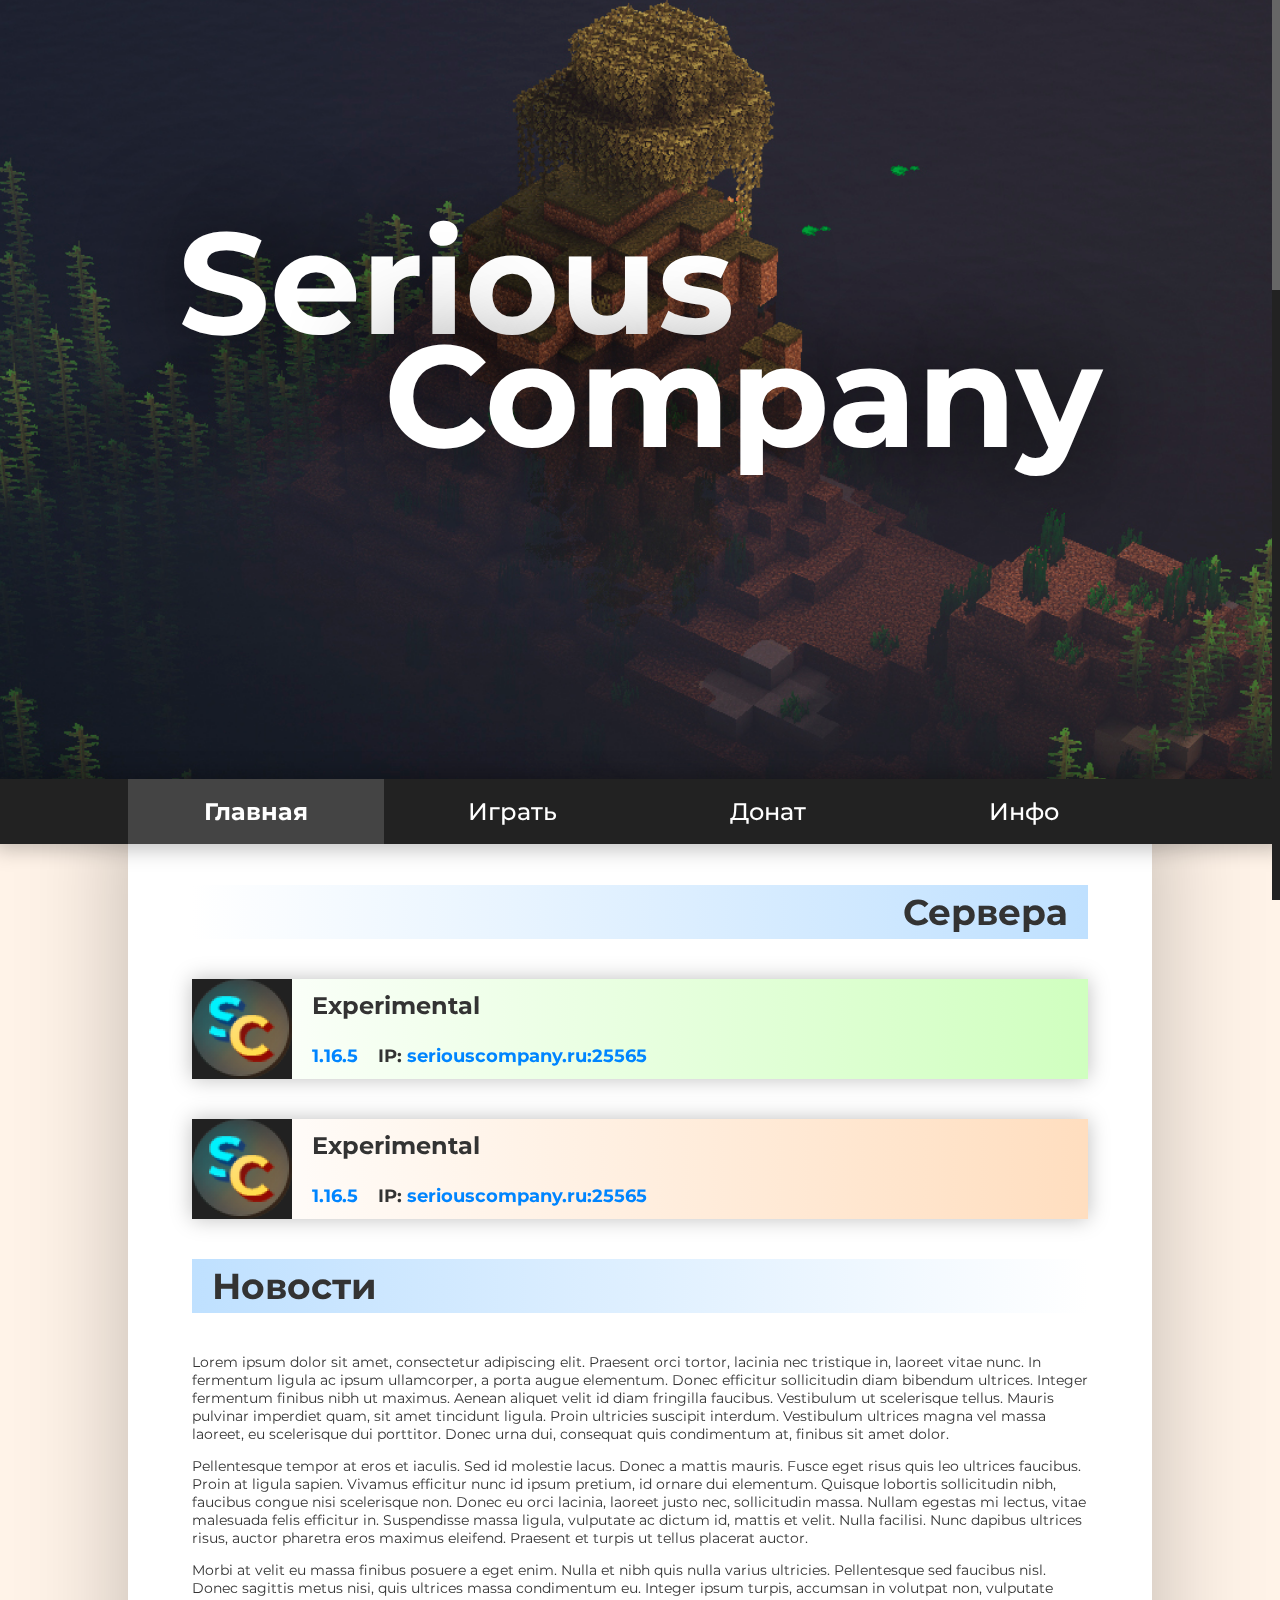
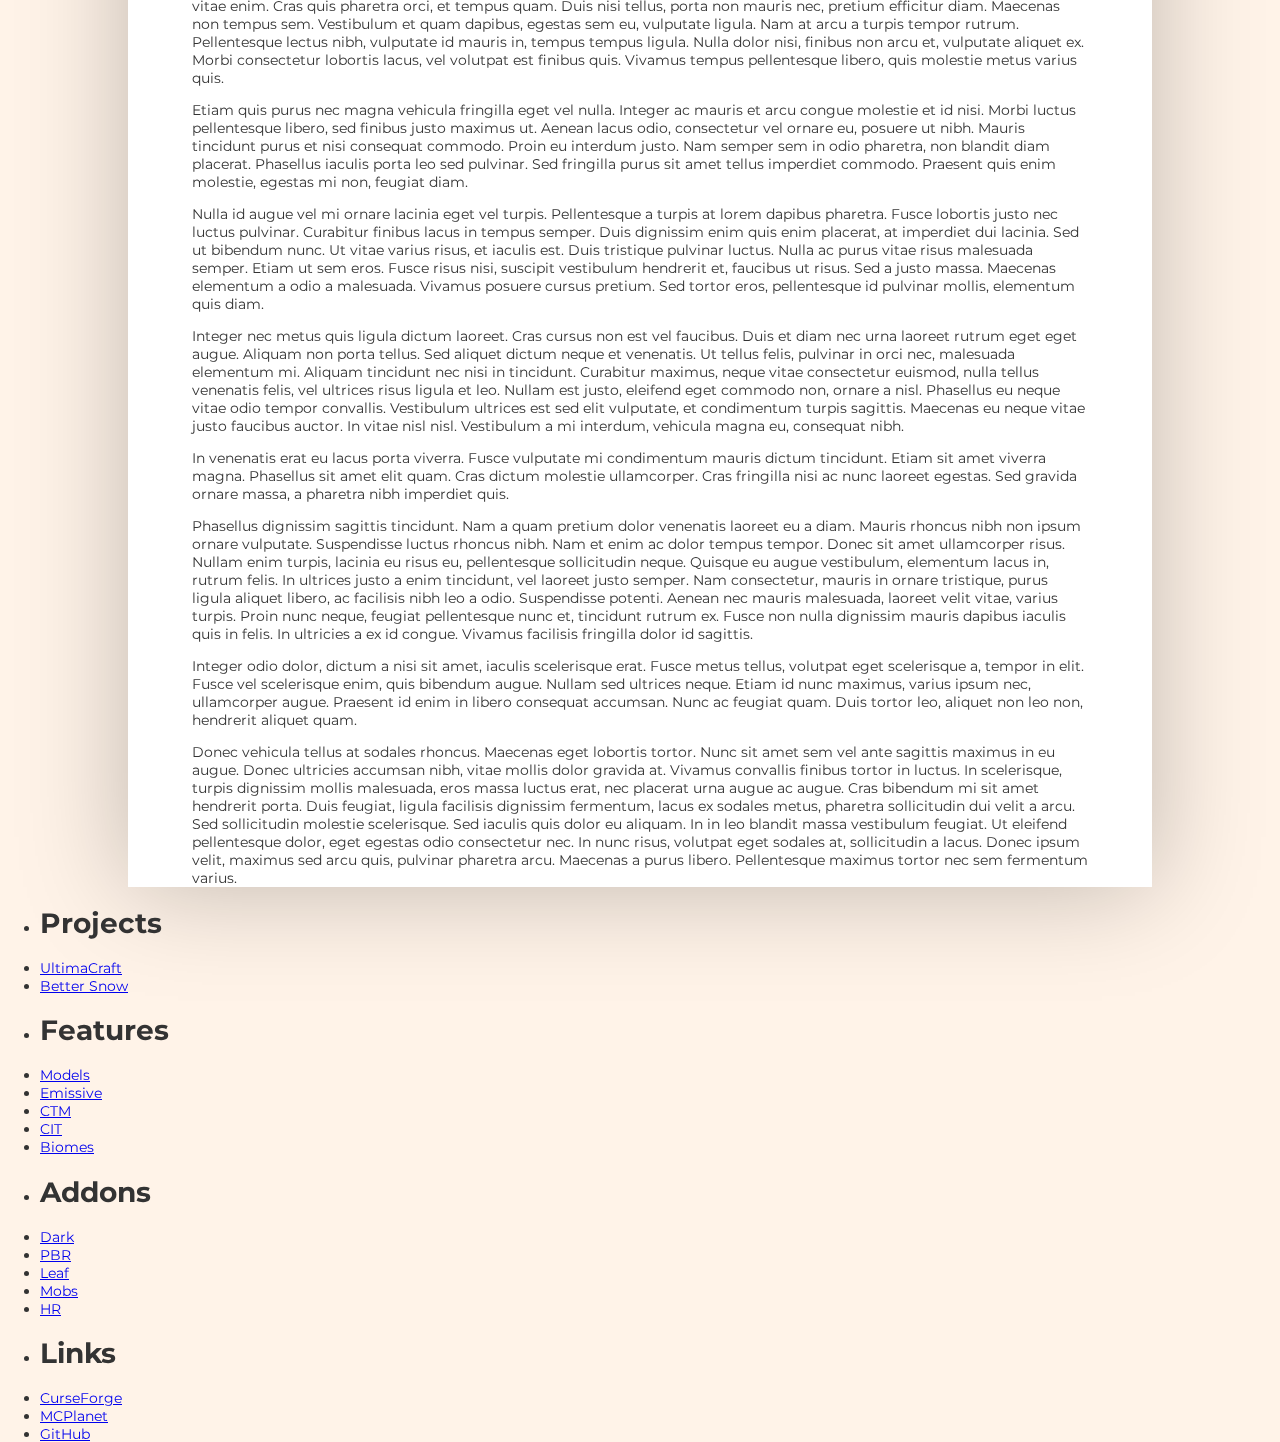
==== index.html @ ab9deaf8 "Update v.1.0" ====
<!DOCTYPE html>
<html lang="en">
  <head>
    <link rel="shortcut icon" href="images/u_favicon.ico" type="image/x-icon">
    <link rel="stylesheet" href="css/style.css">
    <script src="libs/jquery.js"></script>
    <script src="libs/smooth-scrollbar.js"></script>
    <meta charset="utf-8">
    <meta name="viewport" content="width=device-width">
    <title>UltimaCraft</title>
  </head>
  <body id="smooth-scroll">
    <header>
      <div id="logotype">
        <p class="parallax_close" id="serious">Serious</p>
        <p class="parallax_normal" id="company">Company</p>
      </div>
      <div id="header_slider_box">
        <ul id="header_slider"> 
          <li class="img_box"><img class="parallax_far" src="images/header_slider/main_bg1.jpg" alt=""></li>
        </ul>
      </div>
    </header>
        <menu class="menu_bar">
          <ul class="menu">
            <li class="menu_button active_page"><a class="menu_link" href="index.html">Главная</a></li>
            <li class="menu_button"><a class="menu_link" href="index.html">Играть</a></li>
            <li class="menu_button"><a class="menu_link" href="index.html">Донат</a></li>
            <li class="menu_button"><a class="menu_link" href="index.html">Инфо</a></li>
          </ul>
        </menu>
    <div id="page">
      <h1>Сервера</h1>
      <div class="server_box online"><img src="images/server_logos/logo_1.png" alt="">
        <div class="info">
          <h2>Experimental</h2>
          <div class="ip"><a>1.16.5</a>
            <p>IP: <a>seriouscompany.ru:25565</a></p>
          </div>
        </div>
      </div>
      <div class="server_box offline"><img src="images/server_logos/logo_1.png" alt="">
        <div class="info">
          <h2>Experimental</h2>
          <div class="ip"><a>1.16.5</a>
            <p>IP: <a>seriouscompany.ru:25565</a></p>
          </div>
        </div>
      </div>
      <h1>Новости</h1>
      <p>Lorem ipsum dolor sit amet, consectetur adipiscing elit. Praesent orci tortor, lacinia nec tristique in, laoreet vitae nunc. In fermentum ligula ac ipsum ullamcorper, a porta augue elementum. Donec efficitur sollicitudin diam bibendum ultrices. Integer fermentum finibus nibh ut maximus. Aenean aliquet velit id diam fringilla faucibus. Vestibulum ut scelerisque tellus. Mauris pulvinar imperdiet quam, sit amet tincidunt ligula. Proin ultricies suscipit interdum. Vestibulum ultrices magna vel massa laoreet, eu scelerisque dui porttitor. Donec urna dui, consequat quis condimentum at, finibus sit amet dolor.</p>
      <p>Pellentesque tempor at eros et iaculis. Sed id molestie lacus. Donec a mattis mauris. Fusce eget risus quis leo ultrices faucibus. Proin at ligula sapien. Vivamus efficitur nunc id ipsum pretium, id ornare dui elementum. Quisque lobortis sollicitudin nibh, faucibus congue nisi scelerisque non. Donec eu orci lacinia, laoreet justo nec, sollicitudin massa. Nullam egestas mi lectus, vitae malesuada felis efficitur in. Suspendisse massa ligula, vulputate ac dictum id, mattis et velit. Nulla facilisi. Nunc dapibus ultrices risus, auctor pharetra eros maximus eleifend. Praesent et turpis ut tellus placerat auctor.</p>
      <p>Morbi at velit eu massa finibus posuere a eget enim. Nulla et nibh quis nulla varius ultricies. Pellentesque sed faucibus nisl. Donec sagittis metus nisi, quis ultrices massa condimentum eu. Integer ipsum turpis, accumsan in volutpat non, vulputate vitae enim. Cras quis pharetra orci, et tempus quam. Duis nisi tellus, porta non mauris nec, pretium efficitur diam. Maecenas non tempus sem. Vestibulum et quam dapibus, egestas sem eu, vulputate ligula. Nam at arcu a turpis tempor rutrum. Pellentesque lectus nibh, vulputate id mauris in, tempus tempus ligula. Nulla dolor nisi, finibus non arcu et, vulputate aliquet ex. Morbi consectetur lobortis lacus, vel volutpat est finibus quis. Vivamus tempus pellentesque libero, quis molestie metus varius quis.</p>
      <p>Etiam quis purus nec magna vehicula fringilla eget vel nulla. Integer ac mauris et arcu congue molestie et id nisi. Morbi luctus pellentesque libero, sed finibus justo maximus ut. Aenean lacus odio, consectetur vel ornare eu, posuere ut nibh. Mauris tincidunt purus et nisi consequat commodo. Proin eu interdum justo. Nam semper sem in odio pharetra, non blandit diam placerat. Phasellus iaculis porta leo sed pulvinar. Sed fringilla purus sit amet tellus imperdiet commodo. Praesent quis enim molestie, egestas mi non, feugiat diam.</p>
      <p>Nulla id augue vel mi ornare lacinia eget vel turpis. Pellentesque a turpis at lorem dapibus pharetra. Fusce lobortis justo nec luctus pulvinar. Curabitur finibus lacus in tempus semper. Duis dignissim enim quis enim placerat, at imperdiet dui lacinia. Sed ut bibendum nunc. Ut vitae varius risus, et iaculis est. Duis tristique pulvinar luctus. Nulla ac purus vitae risus malesuada semper. Etiam ut sem eros. Fusce risus nisi, suscipit vestibulum hendrerit et, faucibus ut risus. Sed a justo massa. Maecenas elementum a odio a malesuada. Vivamus posuere cursus pretium. Sed tortor eros, pellentesque id pulvinar mollis, elementum quis diam.</p>
      <p>Integer nec metus quis ligula dictum laoreet. Cras cursus non est vel faucibus. Duis et diam nec urna laoreet rutrum eget eget augue. Aliquam non porta tellus. Sed aliquet dictum neque et venenatis. Ut tellus felis, pulvinar in orci nec, malesuada elementum mi. Aliquam tincidunt nec nisi in tincidunt. Curabitur maximus, neque vitae consectetur euismod, nulla tellus venenatis felis, vel ultrices risus ligula et leo. Nullam est justo, eleifend eget commodo non, ornare a nisl. Phasellus eu neque vitae odio tempor convallis. Vestibulum ultrices est sed elit vulputate, et condimentum turpis sagittis. Maecenas eu neque vitae justo faucibus auctor. In vitae nisl nisl. Vestibulum a mi interdum, vehicula magna eu, consequat nibh.</p>
      <p>In venenatis erat eu lacus porta viverra. Fusce vulputate mi condimentum mauris dictum tincidunt. Etiam sit amet viverra magna. Phasellus sit amet elit quam. Cras dictum molestie ullamcorper. Cras fringilla nisi ac nunc laoreet egestas. Sed gravida ornare massa, a pharetra nibh imperdiet quis.</p>
      <p>Phasellus dignissim sagittis tincidunt. Nam a quam pretium dolor venenatis laoreet eu a diam. Mauris rhoncus nibh non ipsum ornare vulputate. Suspendisse luctus rhoncus nibh. Nam et enim ac dolor tempus tempor. Donec sit amet ullamcorper risus. Nullam enim turpis, lacinia eu risus eu, pellentesque sollicitudin neque. Quisque eu augue vestibulum, elementum lacus in, rutrum felis. In ultrices justo a enim tincidunt, vel laoreet justo semper. Nam consectetur, mauris in ornare tristique, purus ligula aliquet libero, ac facilisis nibh leo a odio. Suspendisse potenti. Aenean nec mauris malesuada, laoreet velit vitae, varius turpis. Proin nunc neque, feugiat pellentesque nunc et, tincidunt rutrum ex. Fusce non nulla dignissim mauris dapibus iaculis quis in felis. In ultricies a ex id congue. Vivamus facilisis fringilla dolor id sagittis.</p>
      <p>Integer odio dolor, dictum a nisi sit amet, iaculis scelerisque erat. Fusce metus tellus, volutpat eget scelerisque a, tempor in elit. Fusce vel scelerisque enim, quis bibendum augue. Nullam sed ultrices neque. Etiam id nunc maximus, varius ipsum nec, ullamcorper augue. Praesent id enim in libero consequat accumsan. Nunc ac feugiat quam. Duis tortor leo, aliquet non leo non, hendrerit aliquet quam.</p>
      <p>Donec vehicula tellus at sodales rhoncus. Maecenas eget lobortis tortor. Nunc sit amet sem vel ante sagittis maximus in eu augue. Donec ultricies accumsan nibh, vitae mollis dolor gravida at. Vivamus convallis finibus tortor in luctus. In scelerisque, turpis dignissim mollis malesuada, eros massa luctus erat, nec placerat urna augue ac augue. Cras bibendum mi sit amet hendrerit porta. Duis feugiat, ligula facilisis dignissim fermentum, lacus ex sodales metus, pharetra sollicitudin dui velit a arcu. Sed sollicitudin molestie scelerisque. Sed iaculis quis dolor eu aliquam. In in leo blandit massa vestibulum feugiat. Ut eleifend pellentesque dolor, eget egestas odio consectetur nec. In nunc risus, volutpat eget sodales at, sollicitudin a lacus. Donec ipsum velit, maximus sed arcu quis, pulvinar pharetra arcu. Maecenas a purus libero. Pellentesque maximus tortor nec sem fermentum varius.</p>
    </div>
    <footer>
      <div id="navigation">
        <ul class="navList">
          <li class="navItem">
            <h1>Projects</h1>
          </li>
          <li class="navItem"><a href="index.html">UltimaCraft</a></li>
          <li class="navItem"><a href="better_snow.html" target="_blank">Better Snow</a></li>
        </ul>
        <ul class="navList">
          <li class="navItem">
            <h1>Features</h1>
          </li>
          <li class="navItem"><a href="models.html">Models</a></li>
          <li class="navItem"><a href="emissive.html">Emissive</a></li>
          <li class="navItem"><a href="ctm.html">CTM</a></li>
          <li class="navItem"><a href="cit.html">CIT</a></li>
          <li class="navItem"><a href="enhanced_biomes.html">Biomes</a></li>
        </ul>
        <ul class="navList">
          <li class="navItem">
            <h1>Addons</h1>
          </li>
          <li class="navItem"><a href="ultimacraft_dark.html">Dark</a></li>
          <li class="navItem"><a href="ultimacraft_pbr.html">PBR</a></li>
          <li class="navItem"><a href="ultimacraft_leaf.html">Leaf</a></li>
          <li class="navItem"><a href="ultimacraft_mobs.html">Mobs</a></li>
          <li class="navItem"><a href="ultimacraft_hr.html">HR</a></li>
        </ul>
        <ul class="navList">
          <li class="navItem">
            <h1>Links</h1>
          </li>
          <li class="navItem"><a href="https://www.curseforge.com/minecraft/texture-packs/ultimacraft" target="_blank">CurseForge</a></li>
          <li class="navItem"><a href="https://www.planetminecraft.com/texture-pack/ultimacraft-4486358" target="_blank">MCPlanet</a></li>
          <li class="navItem"><a href="#">GitHub</a></li>
        </ul>
      </div>
    </footer>
    <script src="js/main.js"></script>
    <script src="js/slides.js"></script>
    <script src="js/scroll-bar.js"></script>
  </body>
</html>
---- css/style.css ----
@import url("https://fonts.googleapis.com/css2?family=Montserrat:ital,wght@0,100;0,200;0,300;0,400;0,500;0,600;0,700;0,800;0,900;1,100;1,200;1,300;1,400;1,500;1,600;1,700;1,800;1,900&display=swap");
body {
  height: 100vh;
  width: 100vw;
  padding: 0;
  margin: 0;
  background-color: #FFF3E8;
  font-size: 1.4rem;
  color: #333333;
}

html {
  font-family: 'Montserrat', sans-serif;
  padding: 0;
  margin: 0;
  font-size: 62.5%;
}

.fixed {
  position: fixed;
  top: 0;
  left: 0;
}

.custom-scrollbar-thumb {
  background-color: #666666 !important;
  border-radius: 0 !important;
  transition: background-color .5s;
}

.custom-scrollbar-thumb:hover {
  background-color: #0085FF !important;
}

.custom-scrollbar-track {
  background-color: #222222 !important;
}

header {
  height: calc(600px + 20vh);
  width: 100%;
  background-color: #222222;
  background-size: cover;
  display: flex;
  justify-content: center;
  align-items: center;
}

#logotype {
  margin-top: 5%;
  width: 924px;
  z-index: 1;
}

#logotype p {
  margin: 0;
  font-size: 14.4rem;
  line-height: 12.8rem;
  font-weight: bold;
  color: white;
  display: block;
  text-shadow: 0 0 100px black;
}

#company {
  text-align: right;
}

#header_slider_box {
  position: absolute;
  overflow: hidden;
  width: inherit;
  height: inherit;
}

#header_slider {
  display: flex;
  position: relative;
  list-style-type: none;
  justify-content: center;
  width: inherit;
  height: inherit;
  margin: 0;
  padding: 0;
  overflow: hidden;
  z-index: 0;
}

.img_box {
  position: absolute;
  box-sizing: border-box;
  width: auto;
  height: auto;
  opacity: 0;
  -webkit-transition: opacity 5s;
  -moz-transition: opacity 5s;
  -o-transition: opacity 5s;
  transition: opacity 5s;
}

.img_box img {
  pointer-events: none;
  width: inherit;
  height: inherit;
}

.showing {
  opacity: 1;
}

.menu_bar {
  margin: 0;
  margin-top: -1px;
  padding: 0;
  box-sizing: border-box;
  width: 100%;
  background-color: #222222;
  position: absolute;
  box-shadow: 0 0 20px 5px rgba(0, 0, 0, 0.25);
  z-index: 4;
}

.menu {
  margin: 0 auto 0 auto;
  padding: 0;
  width: 1024px;
  display: flex;
  justify-content: space-between;
  flex-flow: row;
  list-style-type: none;
}

.menu_button {
  width: 100%;
}

.menu_link {
  font-size: 2.4rem;
  font-weight: 500;
  text-decoration: none;
  color: #ffffff;
  display: block;
  text-align: center;
  vertical-align: middle;
  padding: 1.8rem;
  transition: background-color .5s, color .5s;
}

.menu_link:hover {
  background-color: #0085FF;
}

.active_page .menu_link {
  background-color: #444444;
  font-weight: 700;
}

#page {
  max-width: 1024px;
  margin: 0 auto 0 auto;
  box-sizing: border-box;
  padding: 0 5vw;
  background-color: #ffffff;
  box-shadow: 0 0 100px rgba(0, 0, 0, 0.25);
}

#page h1 {
  font-size: 3.6rem;
  background: linear-gradient(0.25turn, rgba(0, 133, 255, 0.25), #ffffff);
  padding: .5rem 2rem;
  margin: 4rem 0;
}

#page h1:nth-child(odd) {
  text-align: right;
  background: linear-gradient(0.25turn, #ffffff, rgba(0, 133, 255, 0.25));
}

.server_box {
  box-shadow: 0 0 20px rgba(0, 0, 0, 0.25);
  box-sizing: border-box;
  background-color: #ffffff;
  display: flex;
  margin-bottom: 4rem;
}

.server_box::last-child {
  margin-bottom: 0;
}

.server_box img {
  width: 10rem;
  height: 10rem;
}

.server_box .info {
  margin-left: 2rem;
  display: flex;
  flex-direction: column;
  justify-content: space-around;
}

.server_box .info h2 {
  font-weight: bold;
  font-size: 2.4rem;
  margin: 0;
}

.server_box .ip {
  display: flex;
  flex-direction: row;
  justify-content: space-between;
}

.server_box .ip a, .server_box .ip p {
  font-weight: bold;
  font-size: 1.8rem;
  margin: 0;
  margin-right: 2rem;
}

.server_box .ip a {
  color: #0085FF;
}

.online {
  background: linear-gradient(0.25turn, #ffffff, rgba(67, 255, 1, 0.25));
}

.offline {
  background: linear-gradient(0.25turn, #ffffff, rgba(255, 123, 1, 0.25));
}
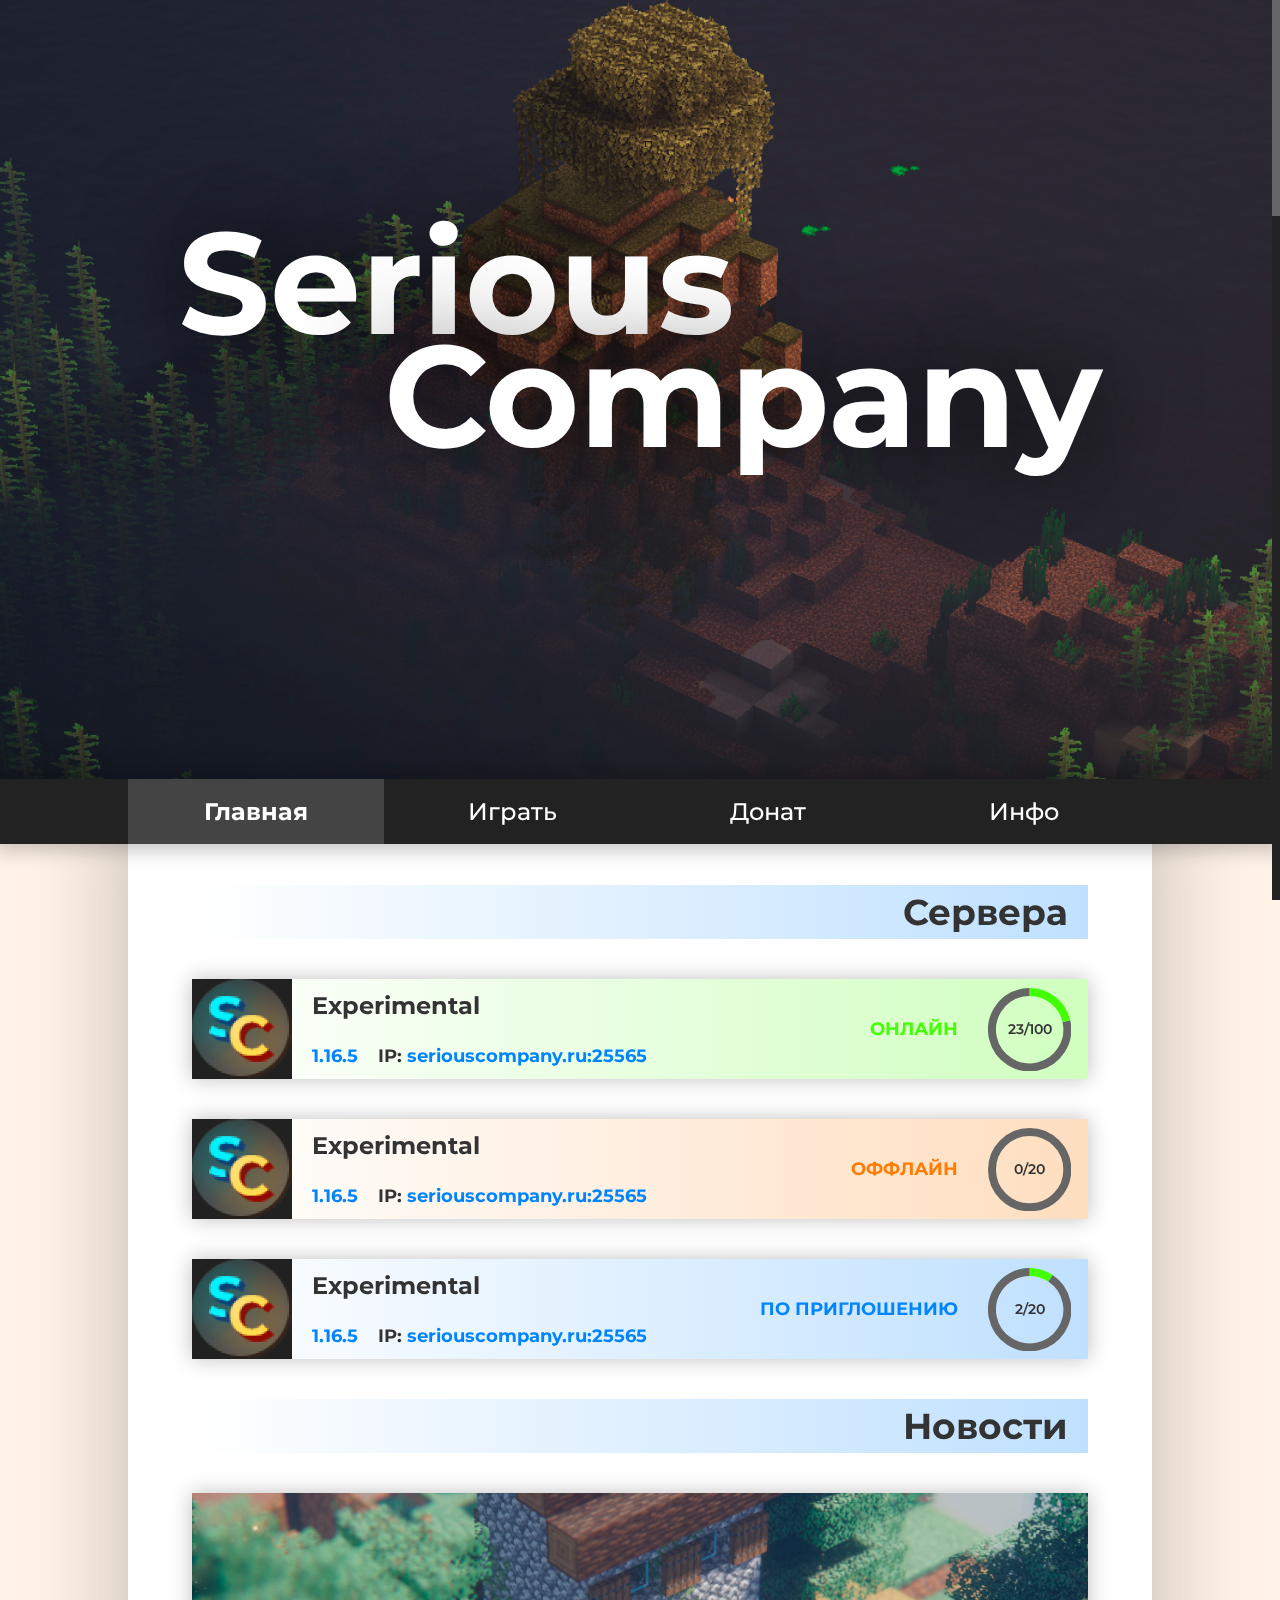
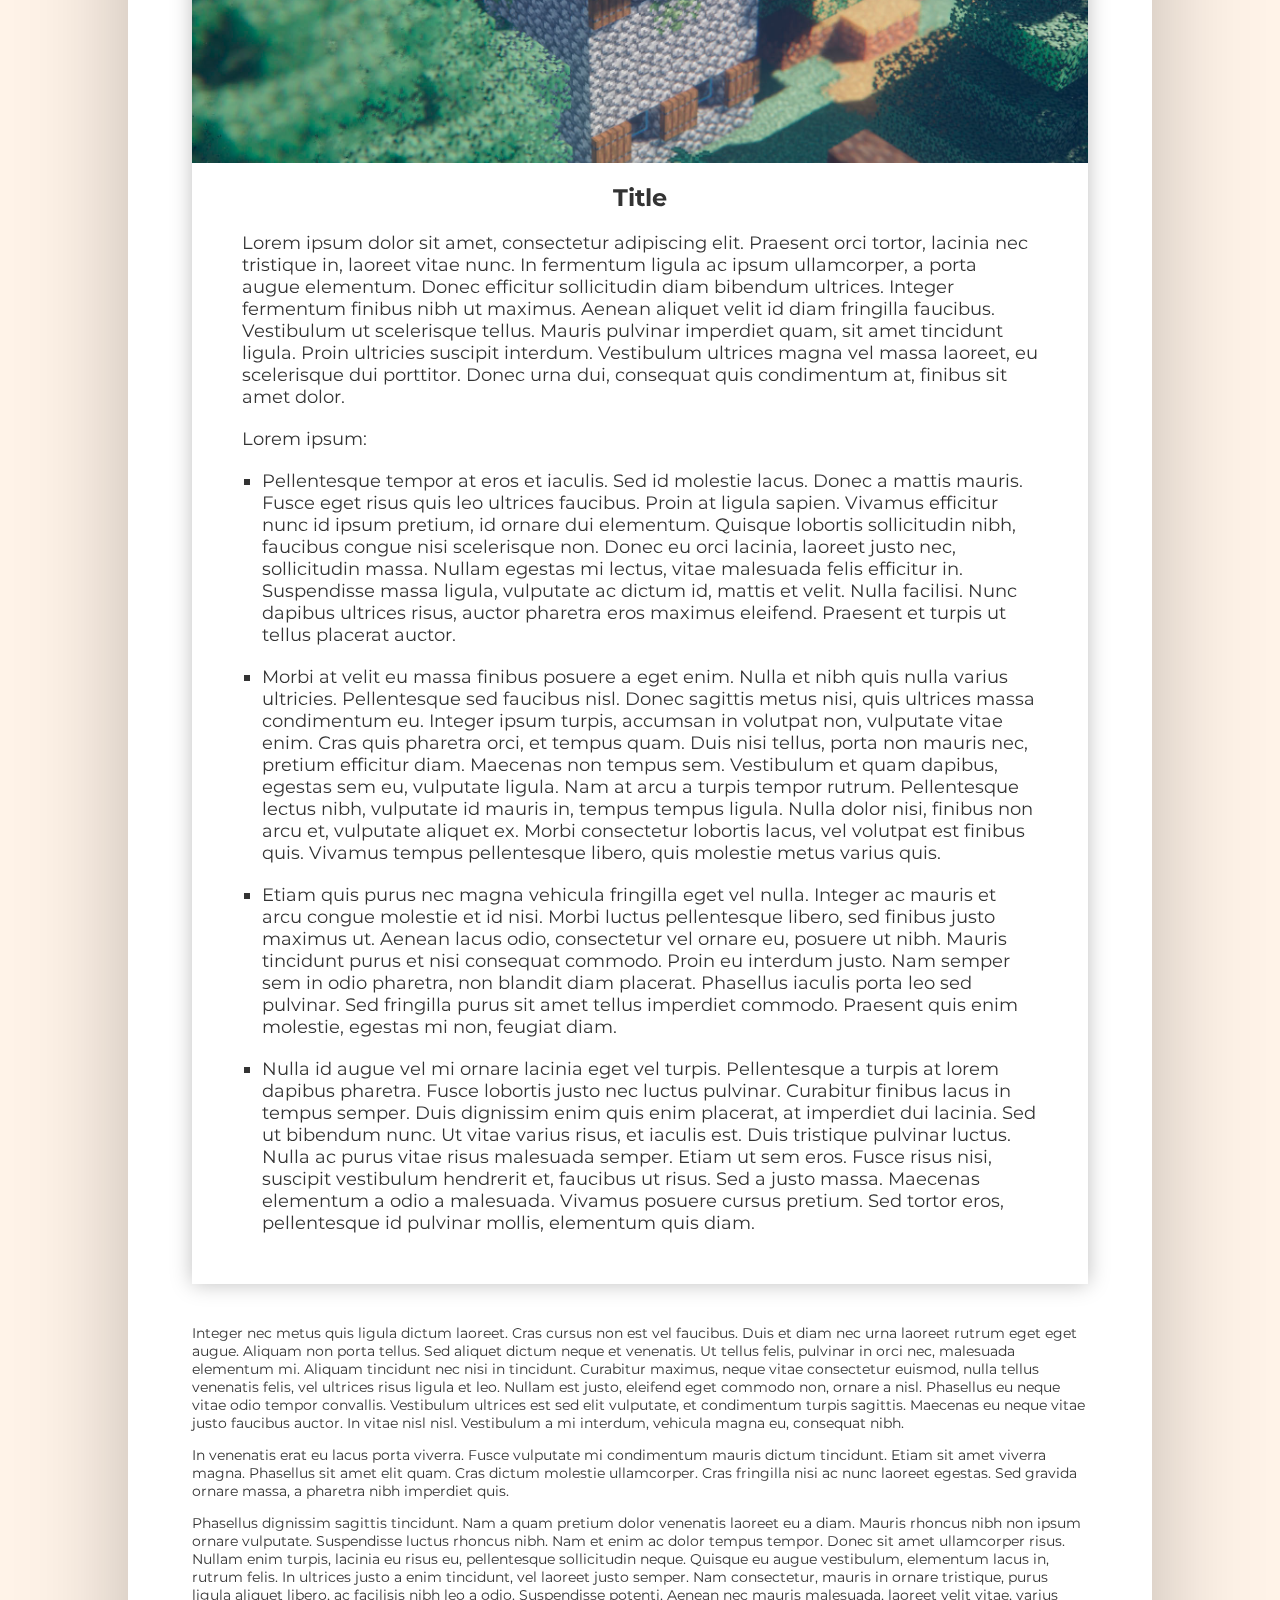
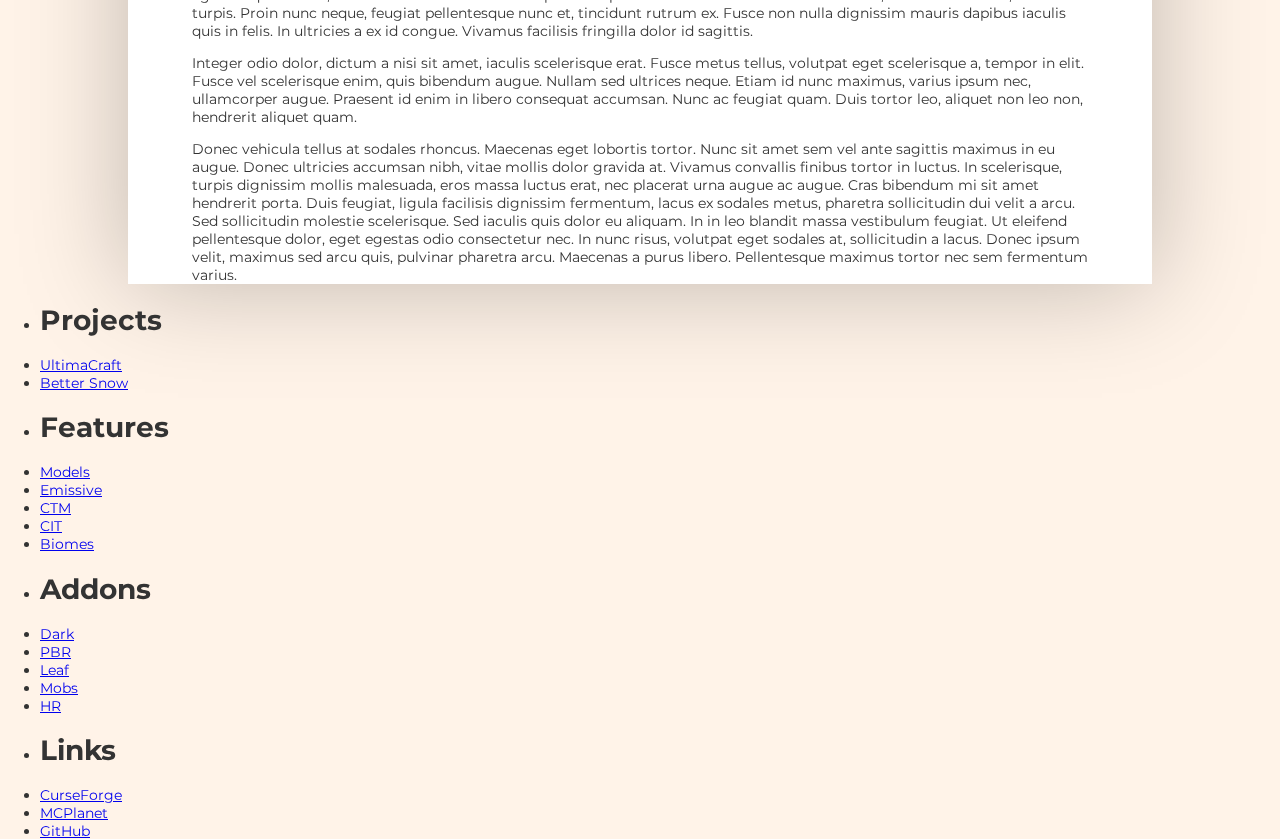
==== commit 693f1b22: "Update v.1.1" ====
--- a/index.html
+++ b/index.html
@@ -5,8 +5,10 @@
     <link rel="stylesheet" href="css/style.css">
     <script src="libs/jquery.js"></script>
     <script src="libs/smooth-scrollbar.js"></script>
+    <script src="libs/circle-progress.min.js"></script>
     <meta charset="utf-8">
     <meta name="viewport" content="width=device-width">
+    <meta content="width=1180" name="viewport" id="viewport">
     <title>UltimaCraft</title>
   </head>
   <body id="smooth-scroll">
@@ -31,28 +33,66 @@
         </menu>
     <div id="page">
       <h1>Сервера</h1>
-      <div class="server_box online"><img src="images/server_logos/logo_1.png" alt="">
-        <div class="info">
-          <h2>Experimental</h2>
-          <div class="ip"><a>1.16.5</a>
-            <p>IP: <a>seriouscompany.ru:25565</a></p>
+      <div class="server_box online">
+        <div class="left_part"><img src="images/server_logos/logo_1.png" alt=""/>
+          <div class="info">
+            <h2>Experimental</h2>
+            <div class="ip"><a>1.16.5</a>
+              <p>IP: <a>seriouscompany.ru:25565</a></p>
+            </div>
+          </div>
+        </div>
+        <div class="right_part"> 
+          <div class="status"> 
+            <p>онлайн</p>
+            <div class="circle_bar" id="server1"><span>23/100</span></div>
           </div>
         </div>
       </div>
-      <div class="server_box offline"><img src="images/server_logos/logo_1.png" alt="">
-        <div class="info">
-          <h2>Experimental</h2>
-          <div class="ip"><a>1.16.5</a>
-            <p>IP: <a>seriouscompany.ru:25565</a></p>
+      <div class="server_box offline">
+        <div class="left_part"><img src="images/server_logos/logo_1.png" alt=""/>
+          <div class="info">
+            <h2>Experimental</h2>
+            <div class="ip"><a>1.16.5</a>
+              <p>IP: <a>seriouscompany.ru:25565</a></p>
+            </div>
+          </div>
+        </div>
+        <div class="right_part"> 
+          <div class="status"> 
+            <p>оффлайн</p>
+            <div class="circle_bar" id="server2"><span>0/20</span></div>
+          </div>
+        </div>
+      </div>
+      <div class="server_box only_registered">
+        <div class="left_part"><img src="images/server_logos/logo_1.png" alt=""/>
+          <div class="info">
+            <h2>Experimental</h2>
+            <div class="ip"><a>1.16.5</a>
+              <p>IP: <a>seriouscompany.ru:25565</a></p>
+            </div>
+          </div>
+        </div>
+        <div class="right_part"> 
+          <div class="status"> 
+            <p>по приглошению</p>
+            <div class="circle_bar" id="server3"><span>2/20</span></div>
           </div>
         </div>
       </div>
       <h1>Новости</h1>
-      <p>Lorem ipsum dolor sit amet, consectetur adipiscing elit. Praesent orci tortor, lacinia nec tristique in, laoreet vitae nunc. In fermentum ligula ac ipsum ullamcorper, a porta augue elementum. Donec efficitur sollicitudin diam bibendum ultrices. Integer fermentum finibus nibh ut maximus. Aenean aliquet velit id diam fringilla faucibus. Vestibulum ut scelerisque tellus. Mauris pulvinar imperdiet quam, sit amet tincidunt ligula. Proin ultricies suscipit interdum. Vestibulum ultrices magna vel massa laoreet, eu scelerisque dui porttitor. Donec urna dui, consequat quis condimentum at, finibus sit amet dolor.</p>
-      <p>Pellentesque tempor at eros et iaculis. Sed id molestie lacus. Donec a mattis mauris. Fusce eget risus quis leo ultrices faucibus. Proin at ligula sapien. Vivamus efficitur nunc id ipsum pretium, id ornare dui elementum. Quisque lobortis sollicitudin nibh, faucibus congue nisi scelerisque non. Donec eu orci lacinia, laoreet justo nec, sollicitudin massa. Nullam egestas mi lectus, vitae malesuada felis efficitur in. Suspendisse massa ligula, vulputate ac dictum id, mattis et velit. Nulla facilisi. Nunc dapibus ultrices risus, auctor pharetra eros maximus eleifend. Praesent et turpis ut tellus placerat auctor.</p>
-      <p>Morbi at velit eu massa finibus posuere a eget enim. Nulla et nibh quis nulla varius ultricies. Pellentesque sed faucibus nisl. Donec sagittis metus nisi, quis ultrices massa condimentum eu. Integer ipsum turpis, accumsan in volutpat non, vulputate vitae enim. Cras quis pharetra orci, et tempus quam. Duis nisi tellus, porta non mauris nec, pretium efficitur diam. Maecenas non tempus sem. Vestibulum et quam dapibus, egestas sem eu, vulputate ligula. Nam at arcu a turpis tempor rutrum. Pellentesque lectus nibh, vulputate id mauris in, tempus tempus ligula. Nulla dolor nisi, finibus non arcu et, vulputate aliquet ex. Morbi consectetur lobortis lacus, vel volutpat est finibus quis. Vivamus tempus pellentesque libero, quis molestie metus varius quis.</p>
-      <p>Etiam quis purus nec magna vehicula fringilla eget vel nulla. Integer ac mauris et arcu congue molestie et id nisi. Morbi luctus pellentesque libero, sed finibus justo maximus ut. Aenean lacus odio, consectetur vel ornare eu, posuere ut nibh. Mauris tincidunt purus et nisi consequat commodo. Proin eu interdum justo. Nam semper sem in odio pharetra, non blandit diam placerat. Phasellus iaculis porta leo sed pulvinar. Sed fringilla purus sit amet tellus imperdiet commodo. Praesent quis enim molestie, egestas mi non, feugiat diam.</p>
-      <p>Nulla id augue vel mi ornare lacinia eget vel turpis. Pellentesque a turpis at lorem dapibus pharetra. Fusce lobortis justo nec luctus pulvinar. Curabitur finibus lacus in tempus semper. Duis dignissim enim quis enim placerat, at imperdiet dui lacinia. Sed ut bibendum nunc. Ut vitae varius risus, et iaculis est. Duis tristique pulvinar luctus. Nulla ac purus vitae risus malesuada semper. Etiam ut sem eros. Fusce risus nisi, suscipit vestibulum hendrerit et, faucibus ut risus. Sed a justo massa. Maecenas elementum a odio a malesuada. Vivamus posuere cursus pretium. Sed tortor eros, pellentesque id pulvinar mollis, elementum quis diam.</p>
+      <div class="news_block">
+        <div class="news_header"><img src="images/header_slider/main_bg3.jpg" alt=""></div>
+        <h2>Title</h2>
+        <p>Lorem ipsum dolor sit amet, consectetur adipiscing elit. Praesent orci tortor, lacinia nec tristique in, laoreet vitae nunc. In fermentum ligula ac ipsum ullamcorper, a porta augue elementum. Donec efficitur sollicitudin diam bibendum ultrices. Integer fermentum finibus nibh ut maximus. Aenean aliquet velit id diam fringilla faucibus. Vestibulum ut scelerisque tellus. Mauris pulvinar imperdiet quam, sit amet tincidunt ligula. Proin ultricies suscipit interdum. Vestibulum ultrices magna vel massa laoreet, eu scelerisque dui porttitor. Donec urna dui, consequat quis condimentum at, finibus sit amet dolor.</p>
+        <ul>Lorem ipsum: 
+          <li>Pellentesque tempor at eros et iaculis. Sed id molestie lacus. Donec a mattis mauris. Fusce eget risus quis leo ultrices faucibus. Proin at ligula sapien. Vivamus efficitur nunc id ipsum pretium, id ornare dui elementum. Quisque lobortis sollicitudin nibh, faucibus congue nisi scelerisque non. Donec eu orci lacinia, laoreet justo nec, sollicitudin massa. Nullam egestas mi lectus, vitae malesuada felis efficitur in. Suspendisse massa ligula, vulputate ac dictum id, mattis et velit. Nulla facilisi. Nunc dapibus ultrices risus, auctor pharetra eros maximus eleifend. Praesent et turpis ut tellus placerat auctor.</li>
+          <li>Morbi at velit eu massa finibus posuere a eget enim. Nulla et nibh quis nulla varius ultricies. Pellentesque sed faucibus nisl. Donec sagittis metus nisi, quis ultrices massa condimentum eu. Integer ipsum turpis, accumsan in volutpat non, vulputate vitae enim. Cras quis pharetra orci, et tempus quam. Duis nisi tellus, porta non mauris nec, pretium efficitur diam. Maecenas non tempus sem. Vestibulum et quam dapibus, egestas sem eu, vulputate ligula. Nam at arcu a turpis tempor rutrum. Pellentesque lectus nibh, vulputate id mauris in, tempus tempus ligula. Nulla dolor nisi, finibus non arcu et, vulputate aliquet ex. Morbi consectetur lobortis lacus, vel volutpat est finibus quis. Vivamus tempus pellentesque libero, quis molestie metus varius quis.</li>
+          <li>Etiam quis purus nec magna vehicula fringilla eget vel nulla. Integer ac mauris et arcu congue molestie et id nisi. Morbi luctus pellentesque libero, sed finibus justo maximus ut. Aenean lacus odio, consectetur vel ornare eu, posuere ut nibh. Mauris tincidunt purus et nisi consequat commodo. Proin eu interdum justo. Nam semper sem in odio pharetra, non blandit diam placerat. Phasellus iaculis porta leo sed pulvinar. Sed fringilla purus sit amet tellus imperdiet commodo. Praesent quis enim molestie, egestas mi non, feugiat diam.</li>
+          <li>Nulla id augue vel mi ornare lacinia eget vel turpis. Pellentesque a turpis at lorem dapibus pharetra. Fusce lobortis justo nec luctus pulvinar. Curabitur finibus lacus in tempus semper. Duis dignissim enim quis enim placerat, at imperdiet dui lacinia. Sed ut bibendum nunc. Ut vitae varius risus, et iaculis est. Duis tristique pulvinar luctus. Nulla ac purus vitae risus malesuada semper. Etiam ut sem eros. Fusce risus nisi, suscipit vestibulum hendrerit et, faucibus ut risus. Sed a justo massa. Maecenas elementum a odio a malesuada. Vivamus posuere cursus pretium. Sed tortor eros, pellentesque id pulvinar mollis, elementum quis diam.</li>
+        </ul>
+      </div>
       <p>Integer nec metus quis ligula dictum laoreet. Cras cursus non est vel faucibus. Duis et diam nec urna laoreet rutrum eget eget augue. Aliquam non porta tellus. Sed aliquet dictum neque et venenatis. Ut tellus felis, pulvinar in orci nec, malesuada elementum mi. Aliquam tincidunt nec nisi in tincidunt. Curabitur maximus, neque vitae consectetur euismod, nulla tellus venenatis felis, vel ultrices risus ligula et leo. Nullam est justo, eleifend eget commodo non, ornare a nisl. Phasellus eu neque vitae odio tempor convallis. Vestibulum ultrices est sed elit vulputate, et condimentum turpis sagittis. Maecenas eu neque vitae justo faucibus auctor. In vitae nisl nisl. Vestibulum a mi interdum, vehicula magna eu, consequat nibh.</p>
       <p>In venenatis erat eu lacus porta viverra. Fusce vulputate mi condimentum mauris dictum tincidunt. Etiam sit amet viverra magna. Phasellus sit amet elit quam. Cras dictum molestie ullamcorper. Cras fringilla nisi ac nunc laoreet egestas. Sed gravida ornare massa, a pharetra nibh imperdiet quis.</p>
       <p>Phasellus dignissim sagittis tincidunt. Nam a quam pretium dolor venenatis laoreet eu a diam. Mauris rhoncus nibh non ipsum ornare vulputate. Suspendisse luctus rhoncus nibh. Nam et enim ac dolor tempus tempor. Donec sit amet ullamcorper risus. Nullam enim turpis, lacinia eu risus eu, pellentesque sollicitudin neque. Quisque eu augue vestibulum, elementum lacus in, rutrum felis. In ultrices justo a enim tincidunt, vel laoreet justo semper. Nam consectetur, mauris in ornare tristique, purus ligula aliquet libero, ac facilisis nibh leo a odio. Suspendisse potenti. Aenean nec mauris malesuada, laoreet velit vitae, varius turpis. Proin nunc neque, feugiat pellentesque nunc et, tincidunt rutrum ex. Fusce non nulla dignissim mauris dapibus iaculis quis in felis. In ultricies a ex id congue. Vivamus facilisis fringilla dolor id sagittis.</p>
@@ -101,5 +141,6 @@
     <script src="js/main.js"></script>
     <script src="js/slides.js"></script>
     <script src="js/scroll-bar.js"></script>
+    <script src="js/online_circles.js"></script>
   </body>
 </html>--- a/css/style.css
+++ b/css/style.css
@@ -168,6 +168,7 @@
   font-size: 3.6rem;
   background: linear-gradient(0.25turn, rgba(0, 133, 255, 0.25), #ffffff);
   padding: .5rem 2rem;
+  font-weight: bold;
   margin: 4rem 0;
 }
 
@@ -181,6 +182,7 @@
   box-sizing: border-box;
   background-color: #ffffff;
   display: flex;
+  justify-content: space-between;
   margin-bottom: 4rem;
 }
 
@@ -188,45 +190,144 @@
   margin-bottom: 0;
 }
 
-.server_box img {
+.server_box .left_part {
+  display: flex;
+}
+
+.server_box .left_part img {
   width: 10rem;
   height: 10rem;
 }
 
-.server_box .info {
+.server_box .left_part .info {
   margin-left: 2rem;
   display: flex;
   flex-direction: column;
   justify-content: space-around;
 }
 
-.server_box .info h2 {
+.server_box .left_part .info h2 {
   font-weight: bold;
   font-size: 2.4rem;
   margin: 0;
 }
 
-.server_box .ip {
+.server_box .left_part .ip {
   display: flex;
   flex-direction: row;
   justify-content: space-between;
 }
 
-.server_box .ip a, .server_box .ip p {
+.server_box .left_part .ip a, .server_box .left_part .ip p {
   font-weight: bold;
   font-size: 1.8rem;
   margin: 0;
   margin-right: 2rem;
 }
 
-.server_box .ip a {
+.server_box .left_part .ip a {
   color: #0085FF;
+}
+
+.server_box .right_part {
+  display: flex;
+  align-items: center;
+}
+
+.status {
+  display: flex;
+  align-items: center;
+}
+
+.status p {
+  margin-left: auto;
+  text-align: right;
+  font-weight: bold;
+  margin-right: 3rem;
+  text-transform: uppercase;
+  font-size: 1.8rem;
 }
 
 .online {
   background: linear-gradient(0.25turn, #ffffff, rgba(67, 255, 1, 0.25));
 }
 
+.online .status p {
+  color: #43FF01;
+}
+
 .offline {
   background: linear-gradient(0.25turn, #ffffff, rgba(255, 123, 1, 0.25));
 }
+
+.offline .status p {
+  color: #FF7B01;
+}
+
+.only_registered {
+  background: linear-gradient(0.25turn, #ffffff, rgba(0, 133, 255, 0.25));
+}
+
+.only_registered .status p {
+  color: #0085FF;
+}
+
+.circle_bar {
+  position: relative;
+  display: flex;
+  justify-content: center;
+  align-items: center;
+}
+
+.circle_bar span {
+  font-size: 1.4rem;
+  font-weight: 600;
+  position: absolute;
+}
+
+.news_block {
+  box-shadow: 0 0 20px rgba(0, 0, 0, 0.25);
+  box-sizing: border-box;
+  background-color: #ffffff;
+  position: relative;
+  display: flex;
+  flex-direction: column;
+  justify-content: space-between;
+  margin-bottom: 4rem;
+  padding-bottom: 5rem;
+}
+
+.news_block::last-child {
+  margin-bottom: 0;
+}
+
+.news_block .news_header {
+  max-height: 30vh;
+  overflow: hidden;
+  display: flex;
+  align-items: center;
+}
+
+.news_block .news_header img {
+  width: 100%;
+}
+
+.news_block h2 {
+  font-size: 2.4rem;
+  text-align: center;
+  margin: 2rem 0 0 0;
+}
+
+.news_block p, .news_block ul, .news_block li {
+  margin: 2rem 5rem 0 5rem;
+  padding: 0;
+  font-size: 1.8rem;
+}
+
+.news_block ul {
+  list-style: square;
+}
+
+.news_block li {
+  margin: 2rem 0 0 2rem;
+}
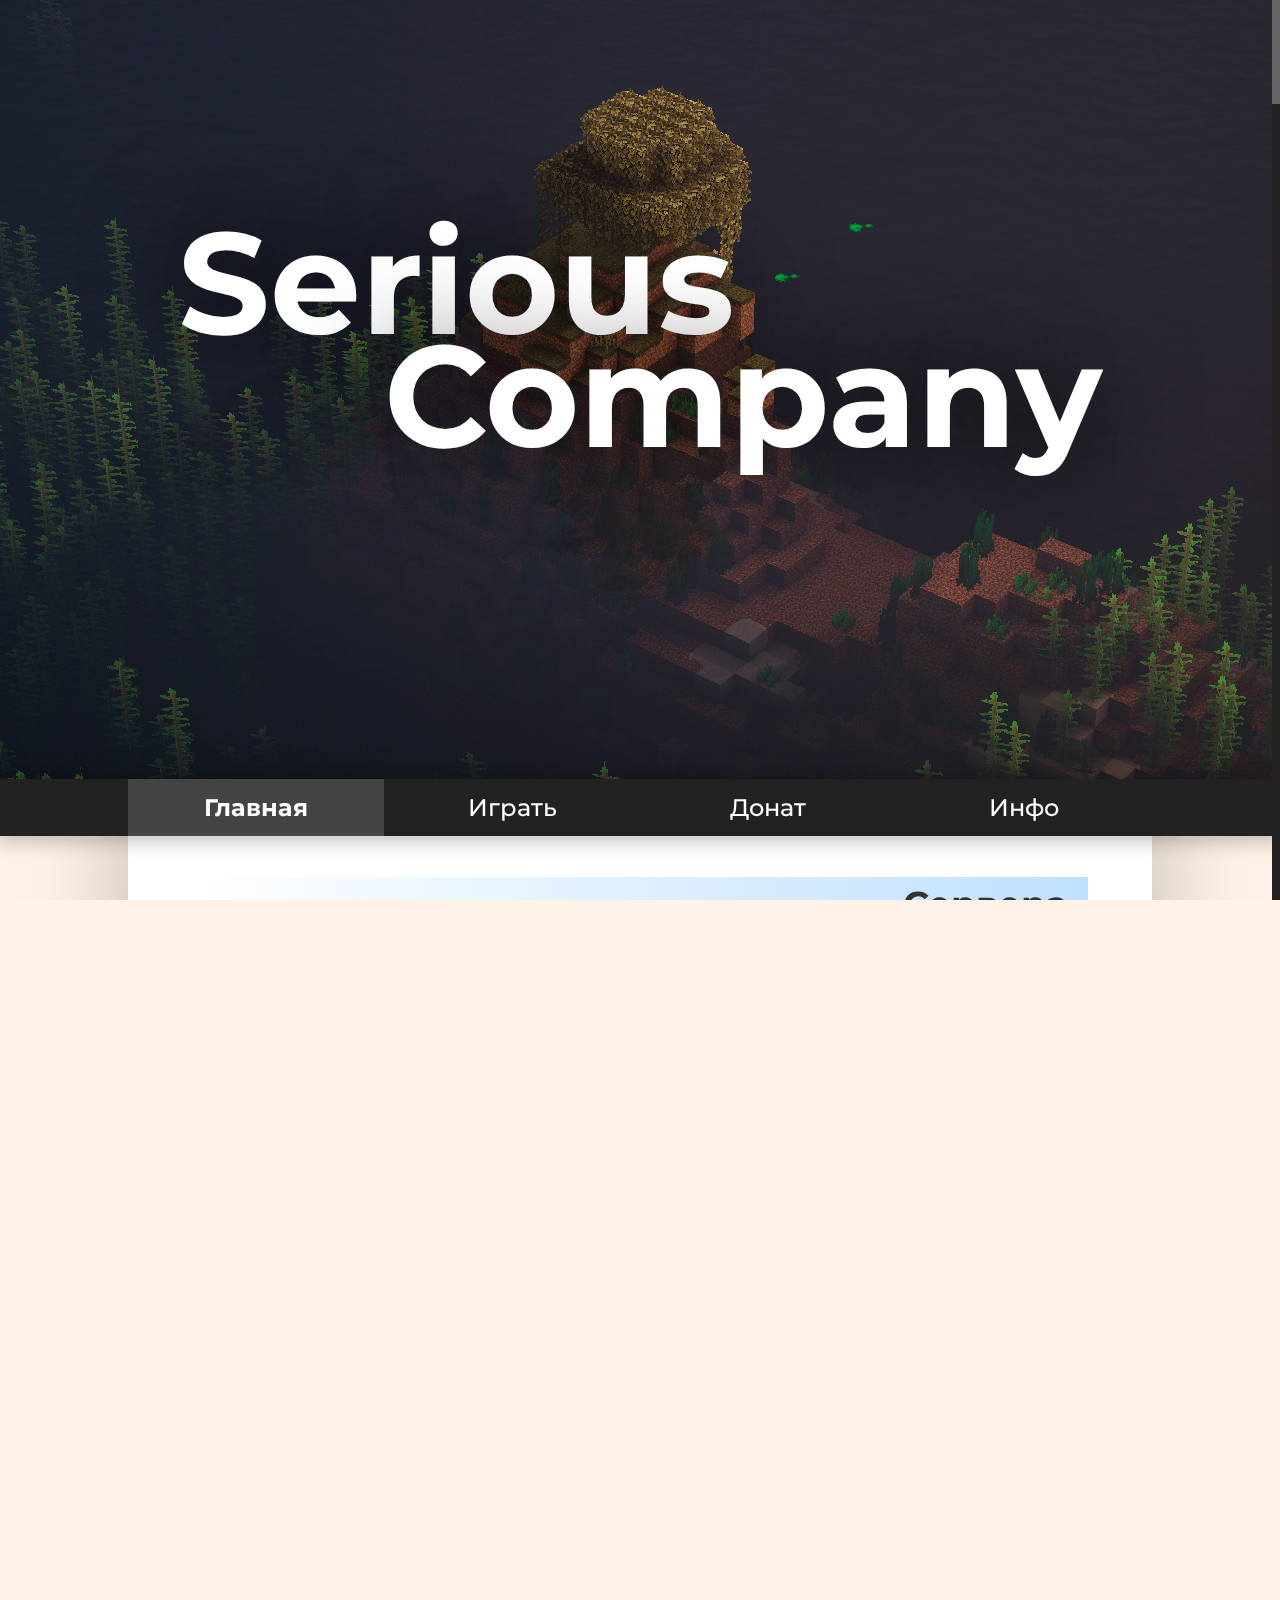
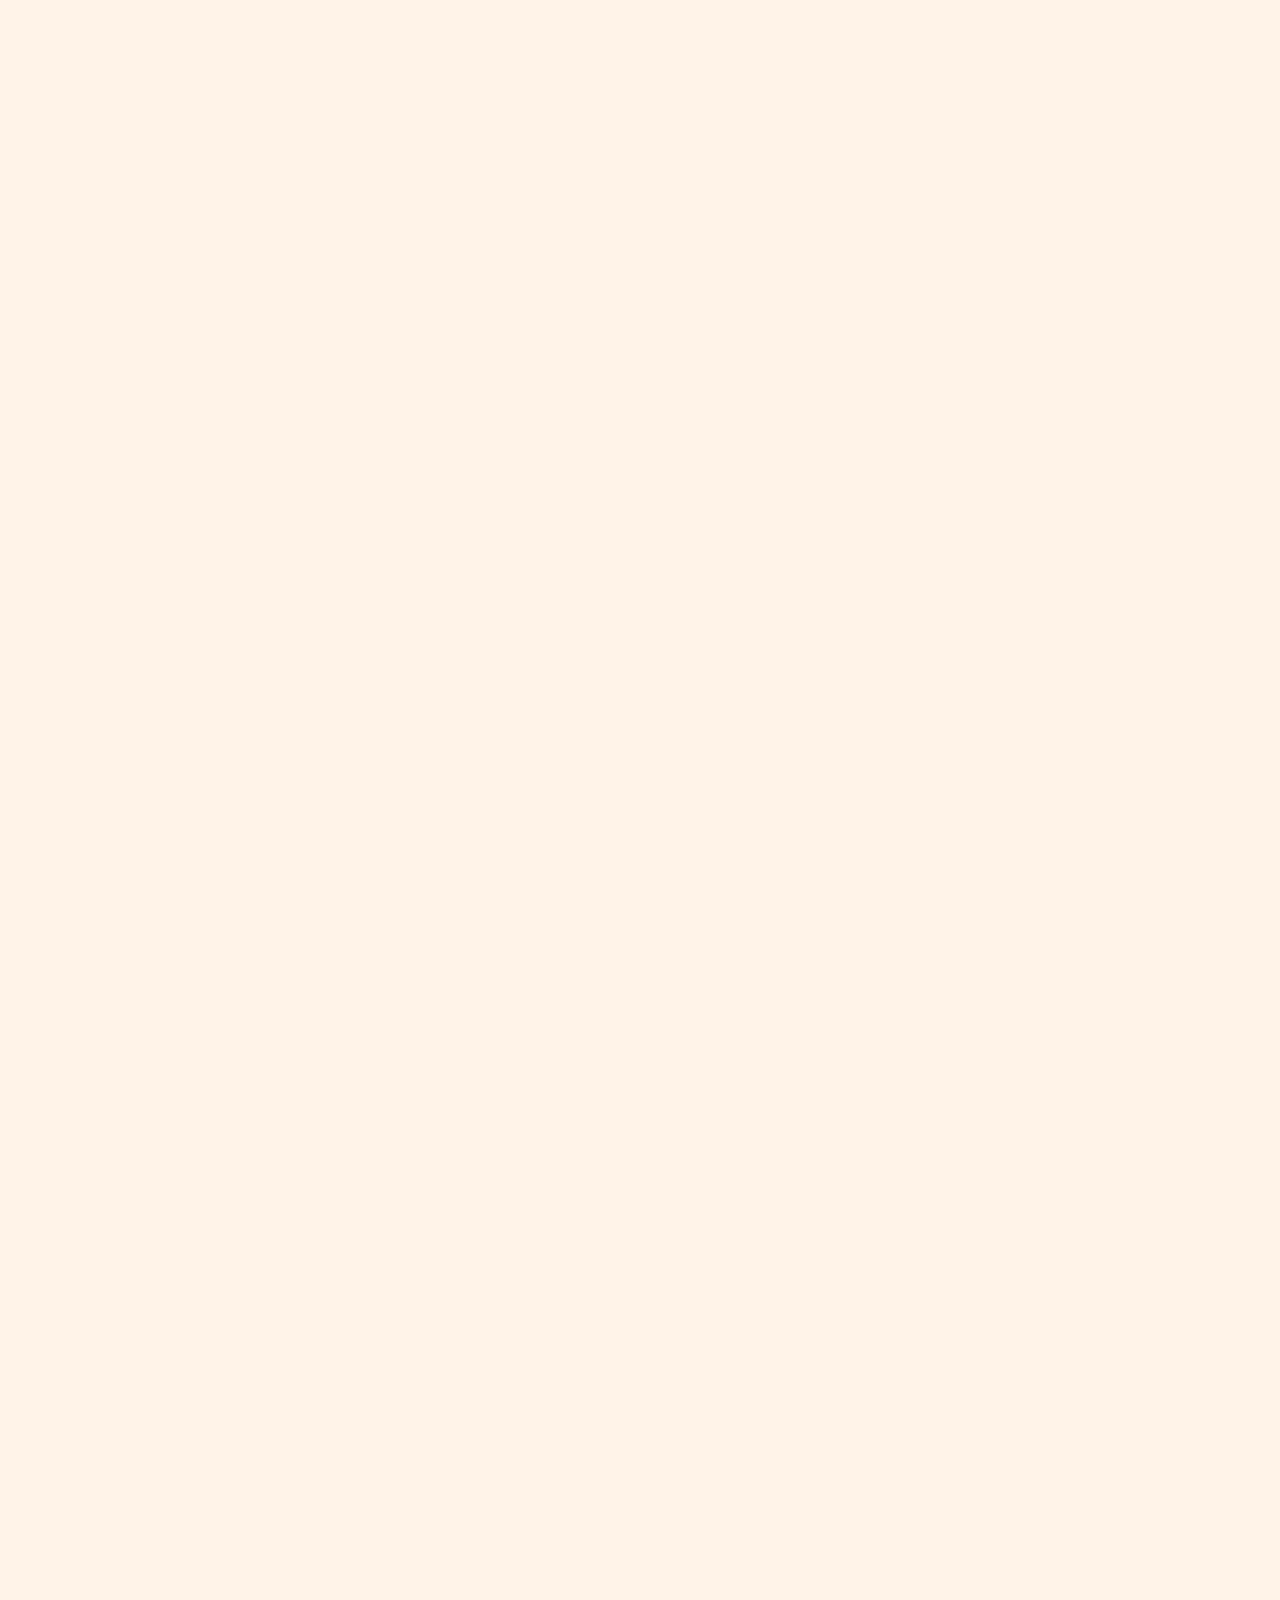
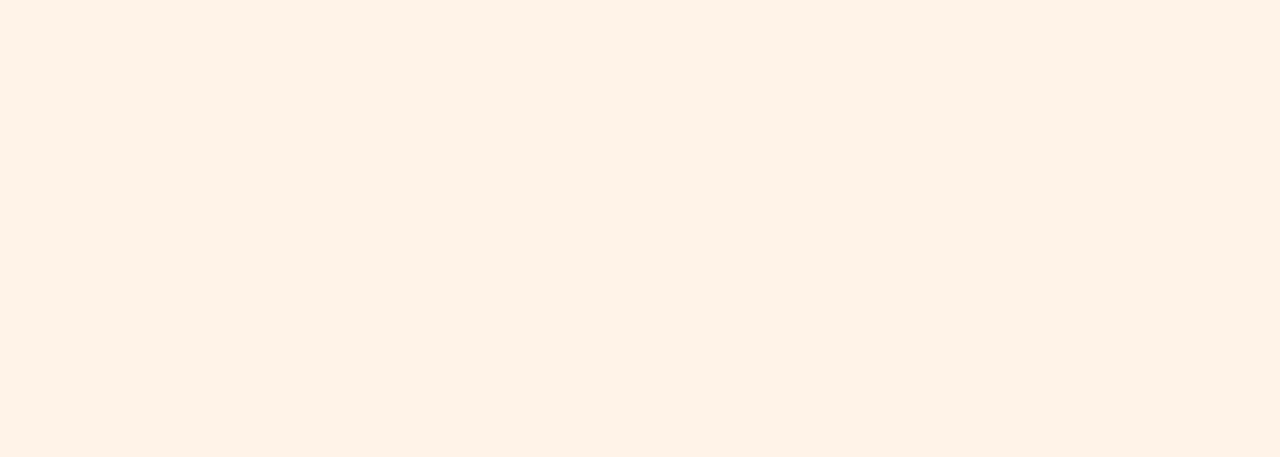
==== commit b4203b26: "Update v.1.2" ====
--- a/index.html
+++ b/index.html
@@ -32,7 +32,7 @@
           </ul>
         </menu>
     <div id="page">
-      <h1>Сервера</h1>
+      <h1 class="right">Сервера</h1>
       <div class="server_box online">
         <div class="left_part"><img src="images/server_logos/logo_1.png" alt=""/>
           <div class="info">
@@ -81,23 +81,60 @@
           </div>
         </div>
       </div>
-      <h1>Новости</h1>
-      <div class="news_block">
-        <div class="news_header"><img src="images/header_slider/main_bg3.jpg" alt=""></div>
+      <h1 class="left">Новости</h1>
+      <div class="news_block" id="post1">
+        <div class="news_header"><img class="parallax_poster" src="images/header_slider/main_bg3.jpg" alt=""></div>
         <h2>Title</h2>
-        <p>Lorem ipsum dolor sit amet, consectetur adipiscing elit. Praesent orci tortor, lacinia nec tristique in, laoreet vitae nunc. In fermentum ligula ac ipsum ullamcorper, a porta augue elementum. Donec efficitur sollicitudin diam bibendum ultrices. Integer fermentum finibus nibh ut maximus. Aenean aliquet velit id diam fringilla faucibus. Vestibulum ut scelerisque tellus. Mauris pulvinar imperdiet quam, sit amet tincidunt ligula. Proin ultricies suscipit interdum. Vestibulum ultrices magna vel massa laoreet, eu scelerisque dui porttitor. Donec urna dui, consequat quis condimentum at, finibus sit amet dolor.</p>
-        <ul>Lorem ipsum: 
-          <li>Pellentesque tempor at eros et iaculis. Sed id molestie lacus. Donec a mattis mauris. Fusce eget risus quis leo ultrices faucibus. Proin at ligula sapien. Vivamus efficitur nunc id ipsum pretium, id ornare dui elementum. Quisque lobortis sollicitudin nibh, faucibus congue nisi scelerisque non. Donec eu orci lacinia, laoreet justo nec, sollicitudin massa. Nullam egestas mi lectus, vitae malesuada felis efficitur in. Suspendisse massa ligula, vulputate ac dictum id, mattis et velit. Nulla facilisi. Nunc dapibus ultrices risus, auctor pharetra eros maximus eleifend. Praesent et turpis ut tellus placerat auctor.</li>
-          <li>Morbi at velit eu massa finibus posuere a eget enim. Nulla et nibh quis nulla varius ultricies. Pellentesque sed faucibus nisl. Donec sagittis metus nisi, quis ultrices massa condimentum eu. Integer ipsum turpis, accumsan in volutpat non, vulputate vitae enim. Cras quis pharetra orci, et tempus quam. Duis nisi tellus, porta non mauris nec, pretium efficitur diam. Maecenas non tempus sem. Vestibulum et quam dapibus, egestas sem eu, vulputate ligula. Nam at arcu a turpis tempor rutrum. Pellentesque lectus nibh, vulputate id mauris in, tempus tempus ligula. Nulla dolor nisi, finibus non arcu et, vulputate aliquet ex. Morbi consectetur lobortis lacus, vel volutpat est finibus quis. Vivamus tempus pellentesque libero, quis molestie metus varius quis.</li>
-          <li>Etiam quis purus nec magna vehicula fringilla eget vel nulla. Integer ac mauris et arcu congue molestie et id nisi. Morbi luctus pellentesque libero, sed finibus justo maximus ut. Aenean lacus odio, consectetur vel ornare eu, posuere ut nibh. Mauris tincidunt purus et nisi consequat commodo. Proin eu interdum justo. Nam semper sem in odio pharetra, non blandit diam placerat. Phasellus iaculis porta leo sed pulvinar. Sed fringilla purus sit amet tellus imperdiet commodo. Praesent quis enim molestie, egestas mi non, feugiat diam.</li>
-          <li>Nulla id augue vel mi ornare lacinia eget vel turpis. Pellentesque a turpis at lorem dapibus pharetra. Fusce lobortis justo nec luctus pulvinar. Curabitur finibus lacus in tempus semper. Duis dignissim enim quis enim placerat, at imperdiet dui lacinia. Sed ut bibendum nunc. Ut vitae varius risus, et iaculis est. Duis tristique pulvinar luctus. Nulla ac purus vitae risus malesuada semper. Etiam ut sem eros. Fusce risus nisi, suscipit vestibulum hendrerit et, faucibus ut risus. Sed a justo massa. Maecenas elementum a odio a malesuada. Vivamus posuere cursus pretium. Sed tortor eros, pellentesque id pulvinar mollis, elementum quis diam.</li>
-        </ul>
+        <p>Lorem ipsum dolor sit amet, consectetur adipiscing elit. <b>Praesent orci tortor</b>, lacinia nec tristique in, laoreet vitae nunc. </p>
+        <hr>
+        <p>In fermentum ligula ac ipsum ullamcorper, a porta augue elementum. Donec efficitur sollicitudin diam bibendum ultrices. Integer fermentum finibus nibh ut maximus. Aenean aliquet velit id diam fringilla faucibus. Vestibulum ut scelerisque tellus. Mauris pulvinar imperdiet quam, sit amet tincidunt ligula. Proin ultricies suscipit interdum. Vestibulum ultrices magna vel massa laoreet, eu scelerisque dui porttitor. Donec urna dui, consequat quis condimentum at, finibus sit amet dolor. </p><a class="show" href="#" alt="">↓ more ↓</a>
+        <div class="content"><img src="images/header_slider/main_bg5.jpg" alt="">
+          <p>In fermentum ligula ac ipsum ullamcorper, a porta augue elementum. Donec efficitur sollicitudin diam bibendum ultrices. Integer fermentum finibus nibh ut maximus. Aenean aliquet velit id diam fringilla faucibus. Vestibulum ut scelerisque tellus. Mauris pulvinar imperdiet quam, sit amet tincidunt ligula. Proin ultricies suscipit interdum. Vestibulum ultrices magna vel massa laoreet, eu scelerisque dui porttitor. Donec urna dui, consequat quis condimentum at, finibus sit amet dolor. </p><iframe width="560" height="315" src="https://www.youtube.com/embed/nravt7tOcFU" frameborder="0" allow="accelerometer; autoplay; clipboard-write; encrypted-media; gyroscope; picture-in-picture" allowfullscreen></iframe>
+          <ul>Lorem ipsum: 
+            <li><i>Pellentesque tempor at eros et iaculis</i>. Sed id molestie lacus. Donec a mattis mauris. Fusce eget risus quis leo ultrices faucibus. Proin at ligula sapien. Vivamus efficitur nunc id ipsum pretium, id ornare dui elementum. Quisque lobortis sollicitudin nibh, faucibus congue nisi scelerisque non. Donec eu orci lacinia, laoreet justo nec, sollicitudin massa. Nullam egestas mi lectus, vitae malesuada felis efficitur in. Suspendisse massa ligula, vulputate ac dictum id, mattis et velit. Nulla facilisi. Nunc dapibus ultrices risus, auctor pharetra eros maximus eleifend. Praesent et turpis ut tellus placerat auctor.</li>
+            <li><u>Morbi at velit eu massa finibus posuere a eget enim</u>. Nulla et nibh quis nulla varius ultricies. Pellentesque sed faucibus nisl. Donec sagittis metus nisi, quis ultrices massa condimentum eu. Integer ipsum turpis, accumsan in volutpat non, vulputate vitae enim. Cras quis pharetra orci, et tempus quam. Duis nisi tellus, porta non mauris nec, pretium efficitur diam. Maecenas non tempus sem. Vestibulum et quam dapibus, egestas sem eu, vulputate ligula. Nam at arcu a turpis tempor rutrum. Pellentesque lectus nibh, vulputate id mauris in, tempus tempus ligula. Nulla dolor nisi, finibus non arcu et, vulputate aliquet ex. Morbi consectetur lobortis lacus, vel volutpat est finibus quis. Vivamus tempus pellentesque libero, quis molestie metus varius quis.</li>
+            <li><a href="#">Etiam quis purus nec magna vehicula fringilla eget vel nulla</a>. Integer ac mauris et arcu congue molestie et id nisi. Morbi luctus pellentesque libero, sed finibus justo maximus ut. Aenean lacus odio, consectetur vel ornare eu, posuere ut nibh. Mauris tincidunt purus et nisi consequat commodo. Proin eu interdum justo. Nam semper sem in odio pharetra, non blandit diam placerat. Phasellus iaculis porta leo sed pulvinar. Sed fringilla purus sit amet tellus imperdiet commodo. Praesent quis enim molestie, egestas mi non, feugiat diam.</li>
+            <li>Nulla id augue vel mi ornare lacinia eget vel turpis. Pellentesque a turpis at lorem dapibus pharetra. Fusce lobortis justo nec luctus pulvinar. Curabitur finibus lacus in tempus semper. Duis dignissim enim quis enim placerat, at imperdiet dui lacinia. Sed ut bibendum nunc. Ut vitae varius risus, et iaculis est. Duis tristique pulvinar luctus. Nulla ac purus vitae risus malesuada semper. Etiam ut sem eros. Fusce risus nisi, suscipit vestibulum hendrerit et, faucibus ut risus. Sed a justo massa. Maecenas elementum a odio a malesuada. Vivamus posuere cursus pretium. Sed tortor eros, pellentesque id pulvinar mollis, elementum quis diam.</li>
+          </ul>
+        </div><a class="hide" href="#" alt="">↑ less ↑</a>
+        <div class="publication">
+          <time datetime="2021-03-23 10:37">23.03.2021 10:37</time><span>published by _GrandMagus_</span>
+        </div>
       </div>
-      <p>Integer nec metus quis ligula dictum laoreet. Cras cursus non est vel faucibus. Duis et diam nec urna laoreet rutrum eget eget augue. Aliquam non porta tellus. Sed aliquet dictum neque et venenatis. Ut tellus felis, pulvinar in orci nec, malesuada elementum mi. Aliquam tincidunt nec nisi in tincidunt. Curabitur maximus, neque vitae consectetur euismod, nulla tellus venenatis felis, vel ultrices risus ligula et leo. Nullam est justo, eleifend eget commodo non, ornare a nisl. Phasellus eu neque vitae odio tempor convallis. Vestibulum ultrices est sed elit vulputate, et condimentum turpis sagittis. Maecenas eu neque vitae justo faucibus auctor. In vitae nisl nisl. Vestibulum a mi interdum, vehicula magna eu, consequat nibh.</p>
-      <p>In venenatis erat eu lacus porta viverra. Fusce vulputate mi condimentum mauris dictum tincidunt. Etiam sit amet viverra magna. Phasellus sit amet elit quam. Cras dictum molestie ullamcorper. Cras fringilla nisi ac nunc laoreet egestas. Sed gravida ornare massa, a pharetra nibh imperdiet quis.</p>
-      <p>Phasellus dignissim sagittis tincidunt. Nam a quam pretium dolor venenatis laoreet eu a diam. Mauris rhoncus nibh non ipsum ornare vulputate. Suspendisse luctus rhoncus nibh. Nam et enim ac dolor tempus tempor. Donec sit amet ullamcorper risus. Nullam enim turpis, lacinia eu risus eu, pellentesque sollicitudin neque. Quisque eu augue vestibulum, elementum lacus in, rutrum felis. In ultrices justo a enim tincidunt, vel laoreet justo semper. Nam consectetur, mauris in ornare tristique, purus ligula aliquet libero, ac facilisis nibh leo a odio. Suspendisse potenti. Aenean nec mauris malesuada, laoreet velit vitae, varius turpis. Proin nunc neque, feugiat pellentesque nunc et, tincidunt rutrum ex. Fusce non nulla dignissim mauris dapibus iaculis quis in felis. In ultricies a ex id congue. Vivamus facilisis fringilla dolor id sagittis.</p>
-      <p>Integer odio dolor, dictum a nisi sit amet, iaculis scelerisque erat. Fusce metus tellus, volutpat eget scelerisque a, tempor in elit. Fusce vel scelerisque enim, quis bibendum augue. Nullam sed ultrices neque. Etiam id nunc maximus, varius ipsum nec, ullamcorper augue. Praesent id enim in libero consequat accumsan. Nunc ac feugiat quam. Duis tortor leo, aliquet non leo non, hendrerit aliquet quam.</p>
-      <p>Donec vehicula tellus at sodales rhoncus. Maecenas eget lobortis tortor. Nunc sit amet sem vel ante sagittis maximus in eu augue. Donec ultricies accumsan nibh, vitae mollis dolor gravida at. Vivamus convallis finibus tortor in luctus. In scelerisque, turpis dignissim mollis malesuada, eros massa luctus erat, nec placerat urna augue ac augue. Cras bibendum mi sit amet hendrerit porta. Duis feugiat, ligula facilisis dignissim fermentum, lacus ex sodales metus, pharetra sollicitudin dui velit a arcu. Sed sollicitudin molestie scelerisque. Sed iaculis quis dolor eu aliquam. In in leo blandit massa vestibulum feugiat. Ut eleifend pellentesque dolor, eget egestas odio consectetur nec. In nunc risus, volutpat eget sodales at, sollicitudin a lacus. Donec ipsum velit, maximus sed arcu quis, pulvinar pharetra arcu. Maecenas a purus libero. Pellentesque maximus tortor nec sem fermentum varius.</p>
+      <div class="news_block" id="post2">
+        <h2>Title</h2>
+        <p>Lorem ipsum dolor sit amet, consectetur adipiscing elit. <b>Praesent orci tortor</b>, lacinia nec tristique in, laoreet vitae nunc. </p>
+        <p>In fermentum ligula ac ipsum ullamcorper, a porta augue elementum. Donec efficitur sollicitudin diam bibendum ultrices. Integer fermentum finibus nibh ut maximus. Aenean aliquet velit id diam fringilla faucibus. Vestibulum ut scelerisque tellus. Mauris pulvinar imperdiet quam, sit amet tincidunt ligula. Proin ultricies suscipit interdum. Vestibulum ultrices magna vel massa laoreet, eu scelerisque dui porttitor. Donec urna dui, consequat quis condimentum at, finibus sit amet dolor. </p><a class="show" href="#" alt="">↓ more ↓</a>
+        <div class="content"><img src="images/header_slider/main_bg5.jpg" alt="">
+          <p>In fermentum ligula ac ipsum ullamcorper, a porta augue elementum. Donec efficitur sollicitudin diam bibendum ultrices. Integer fermentum finibus nibh ut maximus. Aenean aliquet velit id diam fringilla faucibus. Vestibulum ut scelerisque tellus. Mauris pulvinar imperdiet quam, sit amet tincidunt ligula. Proin ultricies suscipit interdum. Vestibulum ultrices magna vel massa laoreet, eu scelerisque dui porttitor. Donec urna dui, consequat quis condimentum at, finibus sit amet dolor. </p>
+          <ul>Lorem ipsum: 
+            <li><i>Pellentesque tempor at eros et iaculis</i>. Sed id molestie lacus. Donec a mattis mauris. Fusce eget risus quis leo ultrices faucibus. Proin at ligula sapien. Vivamus efficitur nunc id ipsum pretium, id ornare dui elementum. Quisque lobortis sollicitudin nibh, faucibus congue nisi scelerisque non. Donec eu orci lacinia, laoreet justo nec, sollicitudin massa. Nullam egestas mi lectus, vitae malesuada felis efficitur in. Suspendisse massa ligula, vulputate ac dictum id, mattis et velit. Nulla facilisi. Nunc dapibus ultrices risus, auctor pharetra eros maximus eleifend. Praesent et turpis ut tellus placerat auctor.</li>
+            <li><u>Morbi at velit eu massa finibus posuere a eget enim</u>. Nulla et nibh quis nulla varius ultricies. Pellentesque sed faucibus nisl. Donec sagittis metus nisi, quis ultrices massa condimentum eu. Integer ipsum turpis, accumsan in volutpat non, vulputate vitae enim. Cras quis pharetra orci, et tempus quam. Duis nisi tellus, porta non mauris nec, pretium efficitur diam. Maecenas non tempus sem. Vestibulum et quam dapibus, egestas sem eu, vulputate ligula. Nam at arcu a turpis tempor rutrum. Pellentesque lectus nibh, vulputate id mauris in, tempus tempus ligula. Nulla dolor nisi, finibus non arcu et, vulputate aliquet ex. Morbi consectetur lobortis lacus, vel volutpat est finibus quis. Vivamus tempus pellentesque libero, quis molestie metus varius quis.</li>
+            <li><a href="#">Etiam quis purus nec magna vehicula fringilla eget vel nulla</a>. Integer ac mauris et arcu congue molestie et id nisi. Morbi luctus pellentesque libero, sed finibus justo maximus ut. Aenean lacus odio, consectetur vel ornare eu, posuere ut nibh. Mauris tincidunt purus et nisi consequat commodo. Proin eu interdum justo. Nam semper sem in odio pharetra, non blandit diam placerat. Phasellus iaculis porta leo sed pulvinar. Sed fringilla purus sit amet tellus imperdiet commodo. Praesent quis enim molestie, egestas mi non, feugiat diam.</li>
+            <li>Nulla id augue vel mi ornare lacinia eget vel turpis. Pellentesque a turpis at lorem dapibus pharetra. Fusce lobortis justo nec luctus pulvinar. Curabitur finibus lacus in tempus semper. Duis dignissim enim quis enim placerat, at imperdiet dui lacinia. Sed ut bibendum nunc. Ut vitae varius risus, et iaculis est. Duis tristique pulvinar luctus. Nulla ac purus vitae risus malesuada semper. Etiam ut sem eros. Fusce risus nisi, suscipit vestibulum hendrerit et, faucibus ut risus. Sed a justo massa. Maecenas elementum a odio a malesuada. Vivamus posuere cursus pretium. Sed tortor eros, pellentesque id pulvinar mollis, elementum quis diam.</li>
+          </ul>
+        </div><a class="hide" href="#" alt="">↑ less ↑</a>
+        <div class="publication">
+          <time datetime="2021-03-23 10:37">23.03.2021 10:37</time><span>published by _GrandMagus_</span>
+        </div>
+      </div>
+      <div class="news_block" id="post3">
+        <h2>Title</h2>
+        <p>Lorem ipsum dolor sit amet, consectetur adipiscing elit. <b>Praesent orci tortor</b>, lacinia nec tristique in, laoreet vitae nunc. </p>
+        <p>In fermentum ligula ac ipsum ullamcorper, a porta augue elementum. Donec efficitur sollicitudin diam bibendum ultrices. Integer fermentum finibus nibh ut maximus. Aenean aliquet velit id diam fringilla faucibus. Vestibulum ut scelerisque tellus. Mauris pulvinar imperdiet quam, sit amet tincidunt ligula. Proin ultricies suscipit interdum. Vestibulum ultrices magna vel massa laoreet, eu scelerisque dui porttitor. Donec urna dui, consequat quis condimentum at, finibus sit amet dolor. </p><a class="show" href="#" alt="">↓ more ↓</a>
+        <div class="content"><img src="images/header_slider/main_bg5.jpg" alt="">
+          <p>In fermentum ligula ac ipsum ullamcorper, a porta augue elementum. Donec efficitur sollicitudin diam bibendum ultrices. Integer fermentum finibus nibh ut maximus. Aenean aliquet velit id diam fringilla faucibus. Vestibulum ut scelerisque tellus. Mauris pulvinar imperdiet quam, sit amet tincidunt ligula. Proin ultricies suscipit interdum. Vestibulum ultrices magna vel massa laoreet, eu scelerisque dui porttitor. Donec urna dui, consequat quis condimentum at, finibus sit amet dolor. </p>
+          <ul>Lorem ipsum: 
+            <li><i>Pellentesque tempor at eros et iaculis</i>. Sed id molestie lacus. Donec a mattis mauris. Fusce eget risus quis leo ultrices faucibus. Proin at ligula sapien. Vivamus efficitur nunc id ipsum pretium, id ornare dui elementum. Quisque lobortis sollicitudin nibh, faucibus congue nisi scelerisque non. Donec eu orci lacinia, laoreet justo nec, sollicitudin massa. Nullam egestas mi lectus, vitae malesuada felis efficitur in. Suspendisse massa ligula, vulputate ac dictum id, mattis et velit. Nulla facilisi. Nunc dapibus ultrices risus, auctor pharetra eros maximus eleifend. Praesent et turpis ut tellus placerat auctor.</li>
+            <li><u>Morbi at velit eu massa finibus posuere a eget enim</u>. Nulla et nibh quis nulla varius ultricies. Pellentesque sed faucibus nisl. Donec sagittis metus nisi, quis ultrices massa condimentum eu. Integer ipsum turpis, accumsan in volutpat non, vulputate vitae enim. Cras quis pharetra orci, et tempus quam. Duis nisi tellus, porta non mauris nec, pretium efficitur diam. Maecenas non tempus sem. Vestibulum et quam dapibus, egestas sem eu, vulputate ligula. Nam at arcu a turpis tempor rutrum. Pellentesque lectus nibh, vulputate id mauris in, tempus tempus ligula. Nulla dolor nisi, finibus non arcu et, vulputate aliquet ex. Morbi consectetur lobortis lacus, vel volutpat est finibus quis. Vivamus tempus pellentesque libero, quis molestie metus varius quis.</li>
+            <li><a href="#">Etiam quis purus nec magna vehicula fringilla eget vel nulla</a>. Integer ac mauris et arcu congue molestie et id nisi. Morbi luctus pellentesque libero, sed finibus justo maximus ut. Aenean lacus odio, consectetur vel ornare eu, posuere ut nibh. Mauris tincidunt purus et nisi consequat commodo. Proin eu interdum justo. Nam semper sem in odio pharetra, non blandit diam placerat. Phasellus iaculis porta leo sed pulvinar. Sed fringilla purus sit amet tellus imperdiet commodo. Praesent quis enim molestie, egestas mi non, feugiat diam.</li>
+            <li>Nulla id augue vel mi ornare lacinia eget vel turpis. Pellentesque a turpis at lorem dapibus pharetra. Fusce lobortis justo nec luctus pulvinar. Curabitur finibus lacus in tempus semper. Duis dignissim enim quis enim placerat, at imperdiet dui lacinia. Sed ut bibendum nunc. Ut vitae varius risus, et iaculis est. Duis tristique pulvinar luctus. Nulla ac purus vitae risus malesuada semper. Etiam ut sem eros. Fusce risus nisi, suscipit vestibulum hendrerit et, faucibus ut risus. Sed a justo massa. Maecenas elementum a odio a malesuada. Vivamus posuere cursus pretium. Sed tortor eros, pellentesque id pulvinar mollis, elementum quis diam.</li>
+          </ul>
+        </div><a class="hide" href="#" alt="">↑ less ↑</a>
+        <div class="publication">
+          <time datetime="2021-03-23 10:37">23.03.2021 10:37</time><span>published by _GrandMagus_</span>
+        </div>
+      </div>
     </div>
     <footer>
       <div id="navigation">
@@ -142,5 +179,6 @@
     <script src="js/slides.js"></script>
     <script src="js/scroll-bar.js"></script>
     <script src="js/online_circles.js"></script>
+    <script src="js/toggle_block.js"></script>
   </body>
 </html>--- a/css/style.css
+++ b/css/style.css
@@ -14,6 +14,7 @@
   padding: 0;
   margin: 0;
   font-size: 62.5%;
+  overflow: hidden;
 }
 
 .fixed {
@@ -34,6 +35,7 @@
 
 .custom-scrollbar-track {
   background-color: #222222 !important;
+  margin: 0 !important;
 }
 
 header {
@@ -60,6 +62,10 @@
   color: white;
   display: block;
   text-shadow: 0 0 100px black;
+}
+
+#serious, #company {
+  transition: transform 50ms;
 }
 
 #company {
@@ -142,8 +148,8 @@
   display: block;
   text-align: center;
   vertical-align: middle;
-  padding: 1.8rem;
-  transition: background-color .5s, color .5s;
+  padding: 1.4rem;
+  transition: background-color .5s, color .5s, padding .1s, font-size .1s;
 }
 
 .menu_link:hover {
@@ -159,12 +165,12 @@
   max-width: 1024px;
   margin: 0 auto 0 auto;
   box-sizing: border-box;
-  padding: 0 5vw;
+  padding: 0 5vw 3vh 5vw;
   background-color: #ffffff;
   box-shadow: 0 0 100px rgba(0, 0, 0, 0.25);
 }
 
-#page h1 {
+#page .right, #page .left {
   font-size: 3.6rem;
   background: linear-gradient(0.25turn, rgba(0, 133, 255, 0.25), #ffffff);
   padding: .5rem 2rem;
@@ -172,7 +178,7 @@
   margin: 4rem 0;
 }
 
-#page h1:nth-child(odd) {
+#page .right {
   text-align: right;
   background: linear-gradient(0.25turn, #ffffff, rgba(0, 133, 255, 0.25));
 }
@@ -294,7 +300,10 @@
   flex-direction: column;
   justify-content: space-between;
   margin-bottom: 4rem;
+  overflow: hidden;
   padding-bottom: 5rem;
+  max-width: auto;
+  transition: max-width 1s;
 }
 
 .news_block::last-child {
@@ -310,6 +319,7 @@
 
 .news_block .news_header img {
   width: 100%;
+  margin: 0;
 }
 
 .news_block h2 {
@@ -318,16 +328,90 @@
   margin: 2rem 0 0 0;
 }
 
-.news_block p, .news_block ul, .news_block li {
+.content, .news_block {
+  position: relative;
+  display: flex;
+  flex-direction: column;
+}
+
+.content p, .content ul, .content li, .content hr, .content iframe, .content img, .content .text_box, .news_block p, .news_block ul, .news_block li, .news_block hr, .news_block iframe, .news_block img, .news_block .text_box {
   margin: 2rem 5rem 0 5rem;
   padding: 0;
   font-size: 1.8rem;
 }
 
-.news_block ul {
+.content ul, .news_block ul {
   list-style: square;
 }
 
-.news_block li {
+.content li, .news_block li {
   margin: 2rem 0 0 2rem;
 }
+
+.content a, .news_block a {
+  color: #0085FF;
+}
+
+.content hr, .news_block hr {
+  width: calc(100% - 10rem);
+}
+
+.content iframe, .news_block iframe {
+  margin-right: auto;
+  margin-left: auto;
+}
+
+.content iframe, .content img, .news_block iframe, .news_block img {
+  box-shadow: 0 0 20px rgba(0, 0, 0, 0.25);
+}
+
+.content .blue, .news_block .blue {
+  color: #0085FF;
+}
+
+.content .orange, .news_block .orange {
+  color: #FF7B01;
+}
+
+.content .green, .news_block .green {
+  color: #43FF01;
+}
+
+.content .text_box, .news_block .text_box {
+  position: relative;
+  overflow-y: scroll;
+  height: auto;
+}
+
+.content .text_box p, .news_block .text_box p {
+  margin: 0;
+  margin-top: 2rem;
+}
+
+.show, .hide {
+  display: inline;
+  color: #0085FF;
+  margin: 2rem auto 0 auto;
+  text-decoration: none;
+}
+
+.publication {
+  display: flex;
+  justify-content: space-between;
+  margin: 2rem 5rem 0 5rem;
+  padding: 0;
+  font-size: 1.2rem;
+  word-spacing: .5rem;
+  color: #666666;
+}
+
+.button {
+  padding: 1rem 3rem;
+  background-color: #333333;
+  color: white;
+  transition: background-color .5s;
+}
+
+.button:hover {
+  background-color: #0085FF;
+}
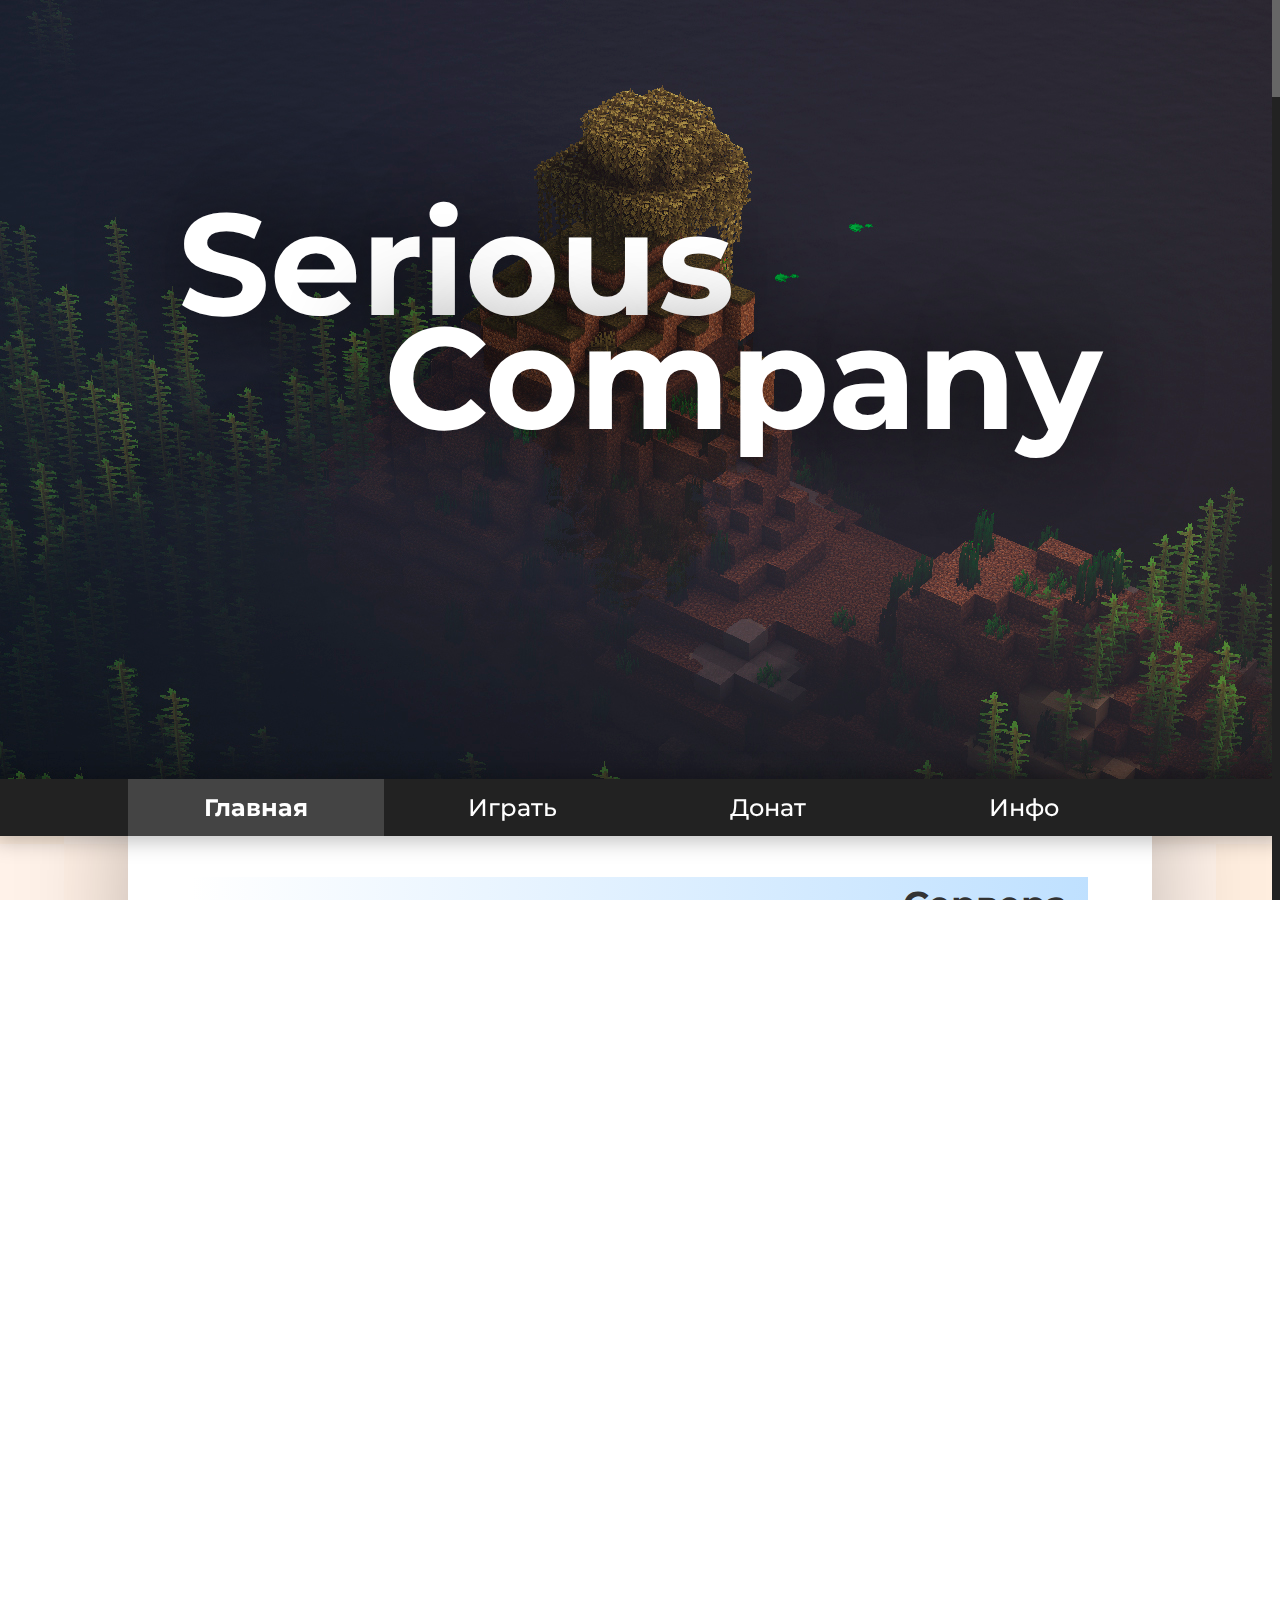
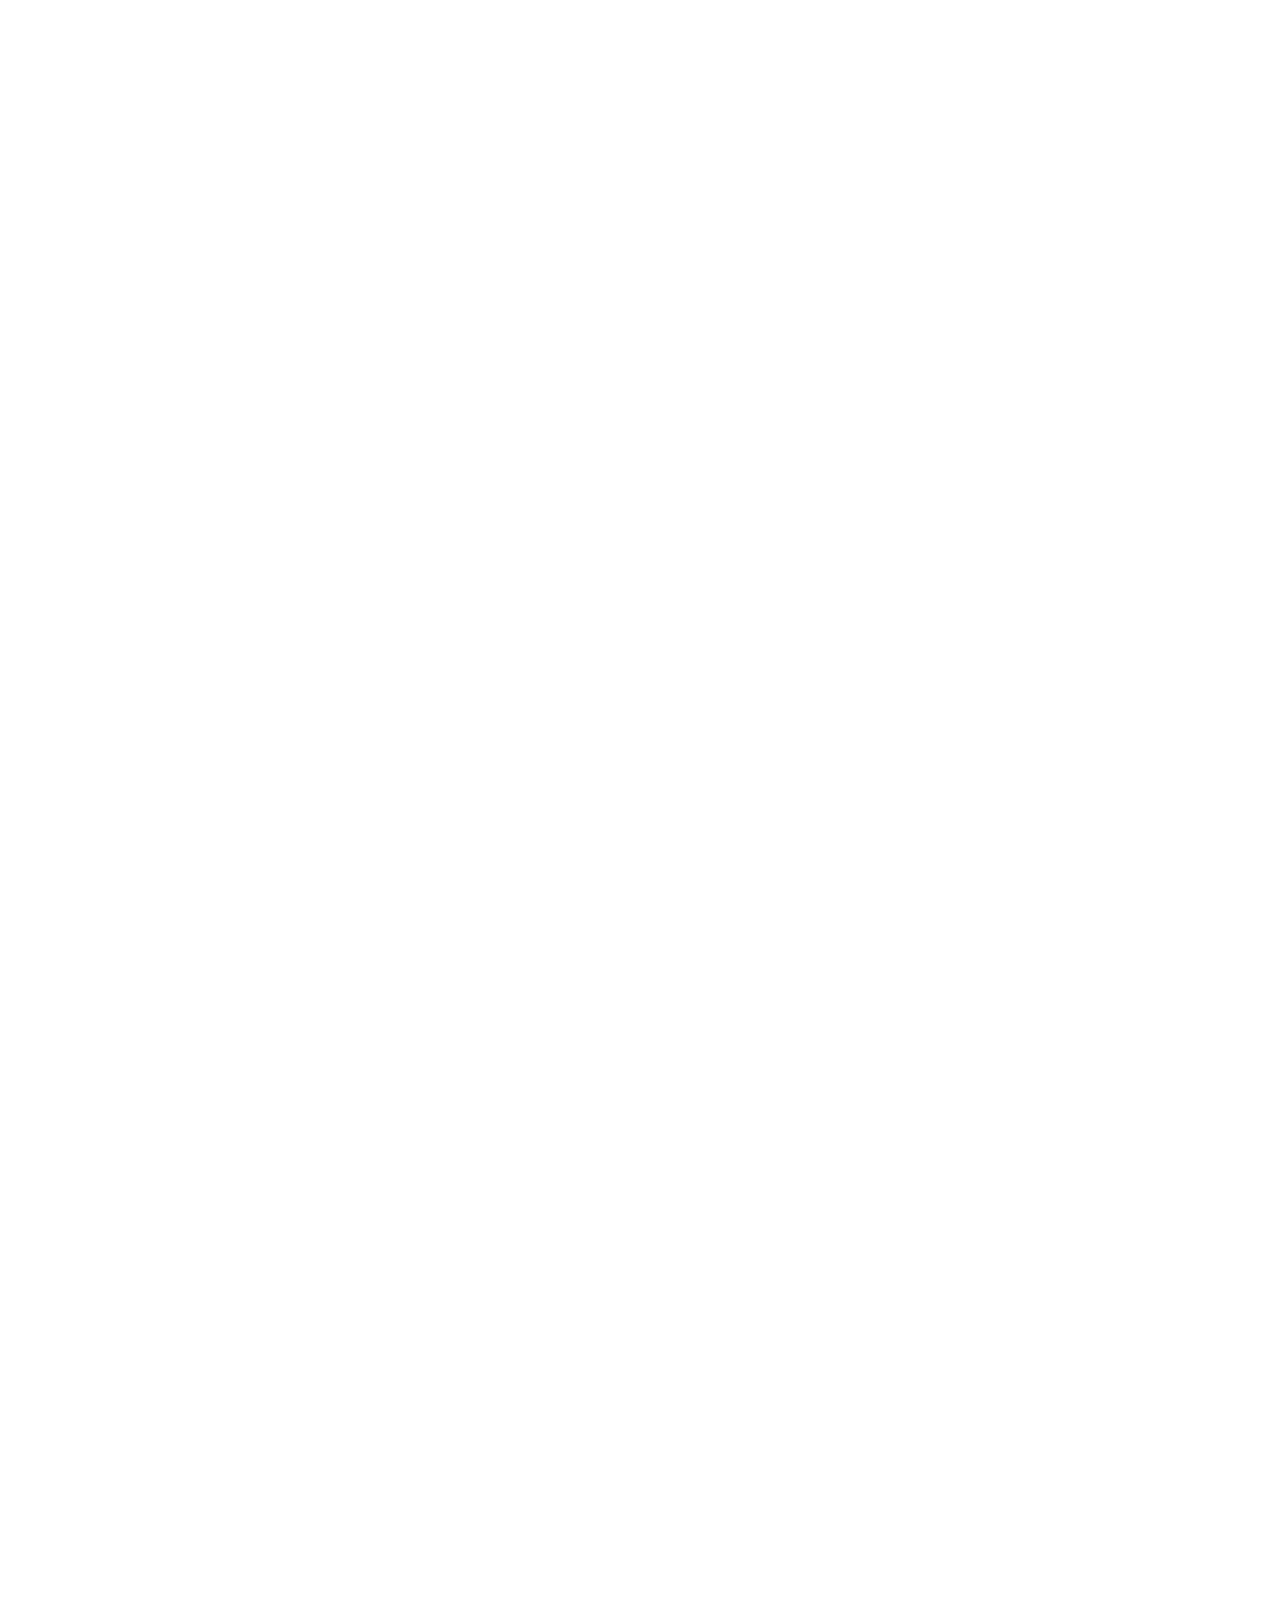
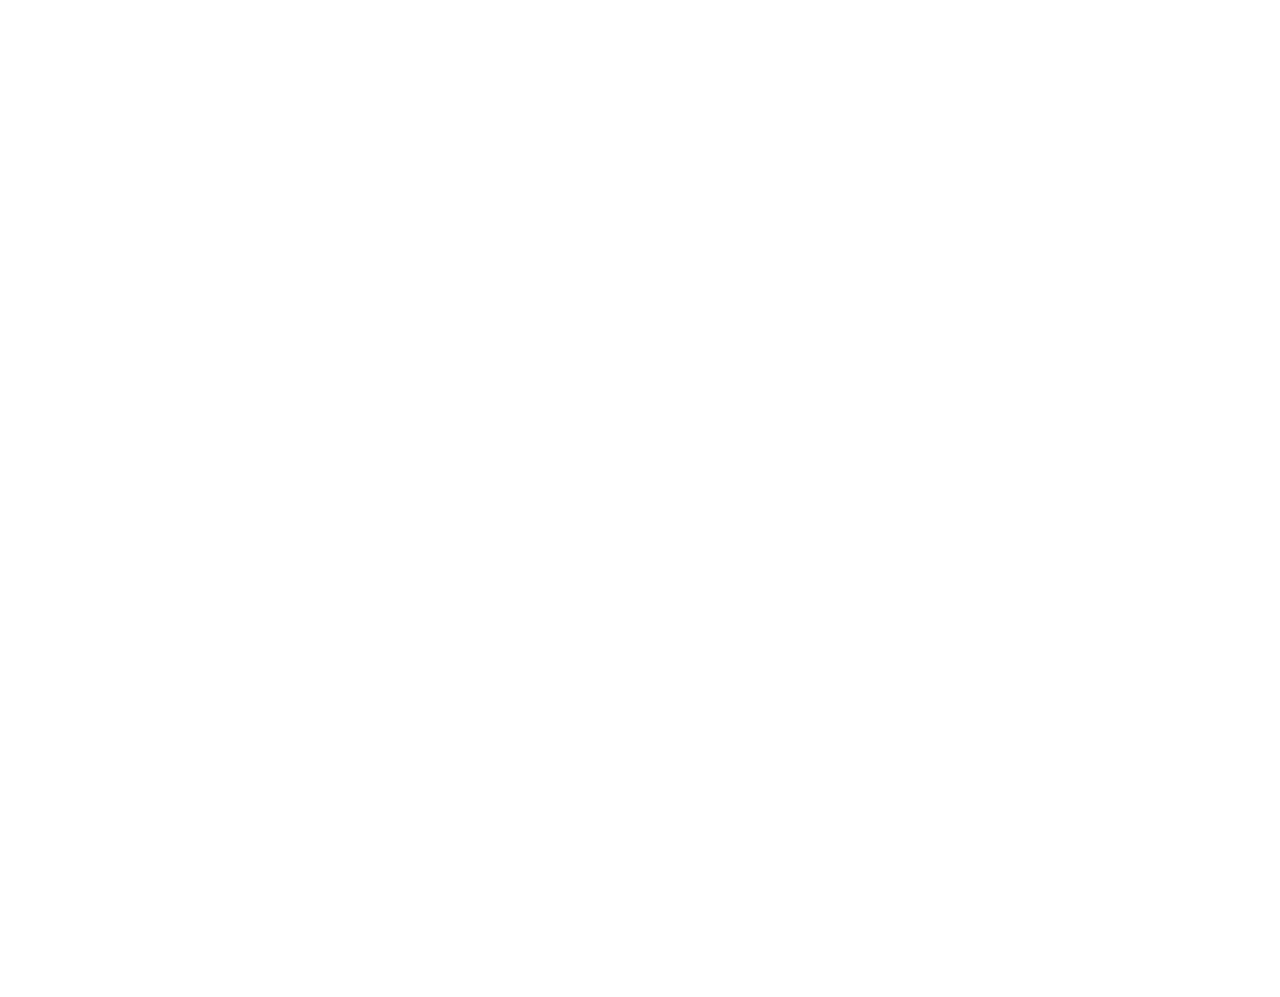
==== commit 923799db: "Update v.1.3" ====
--- a/index.html
+++ b/index.html
@@ -31,108 +31,112 @@
             <li class="menu_button"><a class="menu_link" href="index.html">Инфо</a></li>
           </ul>
         </menu>
-    <div id="page">
-      <h1 class="right">Сервера</h1>
-      <div class="server_box online">
-        <div class="left_part"><img src="images/server_logos/logo_1.png" alt=""/>
-          <div class="info">
-            <h2>Experimental</h2>
-            <div class="ip"><a>1.16.5</a>
-              <p>IP: <a>seriouscompany.ru:25565</a></p>
+    <div id="bg"> 
+      <div id="page">
+        <h1 class="right">Сервера</h1>
+        <div class="server_box online">
+          <div class="left_part"><img src="https://via.placeholder.com/64" alt=""/>
+            <div class="info">
+              <h2>Experimental</h2>
+              <div class="ip"><a>1.16.5</a>
+                <p>IP: <a class="ip_adress">seriouscompany.ru:25565</a></p>
+              </div>
+            </div>
+          </div>
+          <div class="right_part"> 
+            <div class="status"> 
+              <p>онлайн</p>
+              <div class="circle_bar" id="server1"><span>23/100</span></div>
             </div>
           </div>
         </div>
-        <div class="right_part"> 
-          <div class="status"> 
-            <p>онлайн</p>
-            <div class="circle_bar" id="server1"><span>23/100</span></div>
+        <div class="server_box offline">
+          <div class="left_part"><img src="https://via.placeholder.com/64" alt=""/>
+            <div class="info">
+              <h2>Modded</h2>
+              <div class="ip"><a>1.12.2</a>
+                <p>IP: <a class="ip_adress">moddedserver:25565</a></p>
+              </div>
+            </div>
           </div>
-        </div>
-      </div>
-      <div class="server_box offline">
-        <div class="left_part"><img src="images/server_logos/logo_1.png" alt=""/>
-          <div class="info">
-            <h2>Experimental</h2>
-            <div class="ip"><a>1.16.5</a>
-              <p>IP: <a>seriouscompany.ru:25565</a></p>
+          <div class="right_part"> 
+            <div class="status"> 
+              <p>оффлайн</p>
+              <div class="circle_bar" id="server2"><span>0/20</span></div>
             </div>
           </div>
         </div>
-        <div class="right_part"> 
-          <div class="status"> 
-            <p>оффлайн</p>
-            <div class="circle_bar" id="server2"><span>0/20</span></div>
+        <div class="server_box only_registered">
+          <div class="left_part"><img src="https://via.placeholder.com/64" alt=""/>
+            <div class="info">
+              <h2>Test</h2>
+              <div class="ip"><a>1.16.5</a>
+                <p>IP: <a class="ip_adress">testserver:25565</a></p>
+              </div>
+            </div>
           </div>
-        </div>
-      </div>
-      <div class="server_box only_registered">
-        <div class="left_part"><img src="images/server_logos/logo_1.png" alt=""/>
-          <div class="info">
-            <h2>Experimental</h2>
-            <div class="ip"><a>1.16.5</a>
-              <p>IP: <a>seriouscompany.ru:25565</a></p>
+          <div class="right_part"> 
+            <div class="status"> 
+              <p>по приглошению</p>
+              <div class="circle_bar" id="server3"><span>2/20</span></div>
             </div>
           </div>
         </div>
-        <div class="right_part"> 
-          <div class="status"> 
-            <p>по приглошению</p>
-            <div class="circle_bar" id="server3"><span>2/20</span></div>
+        <h1 class="left">Новости</h1>
+        <div class="news_block" id="post1">
+          <div class="news_header"><img class="parallax_poster" src="images/header_slider/main_bg3.jpg" alt=""></div>
+          <h2>Title</h2>
+          <p>Lorem ipsum dolor sit amet, consectetur adipiscing elit. <b>Praesent orci tortor</b>, lacinia nec tristique in, laoreet vitae nunc. </p>
+          <hr>
+          <p>In fermentum ligula ac ipsum ullamcorper, a porta augue elementum. Donec efficitur sollicitudin diam bibendum ultrices. Integer fermentum finibus nibh ut maximus. Aenean aliquet velit id diam fringilla faucibus. Vestibulum ut scelerisque tellus. Mauris pulvinar imperdiet quam, sit amet tincidunt ligula. Proin ultricies suscipit interdum. Vestibulum ultrices magna vel massa laoreet, eu scelerisque dui porttitor. Donec urna dui, consequat quis condimentum at, finibus sit amet dolor. </p><a class="show" href="#" alt="">↓ more ↓</a>
+          <div class="content"><img src="images/header_slider/main_bg5.jpg" alt="">
+            <p>In fermentum ligula ac ipsum ullamcorper, a porta augue elementum. Donec efficitur sollicitudin diam bibendum ultrices. Integer fermentum finibus nibh ut maximus. Aenean aliquet velit id diam fringilla faucibus. Vestibulum ut scelerisque tellus. Mauris pulvinar imperdiet quam, sit amet tincidunt ligula. Proin ultricies suscipit interdum. Vestibulum ultrices magna vel massa laoreet, eu scelerisque dui porttitor. Donec urna dui, consequat quis condimentum at, finibus sit amet dolor. </p><iframe width="560" height="315" src="https://www.youtube.com/embed/nravt7tOcFU" frameborder="0" allow="accelerometer; autoplay; clipboard-write; encrypted-media; gyroscope; picture-in-picture" allowfullscreen></iframe>
+            <ul>Lorem ipsum: 
+              <li><i>Pellentesque tempor at eros et iaculis</i>. Sed id molestie lacus. Donec a mattis mauris. Fusce eget risus quis leo ultrices faucibus. Proin at ligula sapien. Vivamus efficitur nunc id ipsum pretium, id ornare dui elementum. Quisque lobortis sollicitudin nibh, faucibus congue nisi scelerisque non. Donec eu orci lacinia, laoreet justo nec, sollicitudin massa. Nullam egestas mi lectus, vitae malesuada felis efficitur in. Suspendisse massa ligula, vulputate ac dictum id, mattis et velit. Nulla facilisi. Nunc dapibus ultrices risus, auctor pharetra eros maximus eleifend. Praesent et turpis ut tellus placerat auctor.</li>
+              <li><u>Morbi at velit eu massa finibus posuere a eget enim</u>. Nulla et nibh quis nulla varius ultricies. Pellentesque sed faucibus nisl. Donec sagittis metus nisi, quis ultrices massa condimentum eu. Integer ipsum turpis, accumsan in volutpat non, vulputate vitae enim. Cras quis pharetra orci, et tempus quam. Duis nisi tellus, porta non mauris nec, pretium efficitur diam. Maecenas non tempus sem. Vestibulum et quam dapibus, egestas sem eu, vulputate ligula. Nam at arcu a turpis tempor rutrum. Pellentesque lectus nibh, vulputate id mauris in, tempus tempus ligula. Nulla dolor nisi, finibus non arcu et, vulputate aliquet ex. Morbi consectetur lobortis lacus, vel volutpat est finibus quis. Vivamus tempus pellentesque libero, quis molestie metus varius quis.</li>
+              <li><a href="#">Etiam quis purus nec magna vehicula fringilla eget vel nulla</a>. Integer ac mauris et arcu congue molestie et id nisi. Morbi luctus pellentesque libero, sed finibus justo maximus ut. Aenean lacus odio, consectetur vel ornare eu, posuere ut nibh. Mauris tincidunt purus et nisi consequat commodo. Proin eu interdum justo. Nam semper sem in odio pharetra, non blandit diam placerat. Phasellus iaculis porta leo sed pulvinar. Sed fringilla purus sit amet tellus imperdiet commodo. Praesent quis enim molestie, egestas mi non, feugiat diam.</li>
+              <li>Nulla id augue vel mi ornare lacinia eget vel turpis. Pellentesque a turpis at lorem dapibus pharetra. Fusce lobortis justo nec luctus pulvinar. Curabitur finibus lacus in tempus semper. Duis dignissim enim quis enim placerat, at imperdiet dui lacinia. Sed ut bibendum nunc. Ut vitae varius risus, et iaculis est. Duis tristique pulvinar luctus. Nulla ac purus vitae risus malesuada semper. Etiam ut sem eros. Fusce risus nisi, suscipit vestibulum hendrerit et, faucibus ut risus. Sed a justo massa. Maecenas elementum a odio a malesuada. Vivamus posuere cursus pretium. Sed tortor eros, pellentesque id pulvinar mollis, elementum quis diam.</li>
+            </ul>
+          </div><a class="hide" href="#" alt="">↑ less ↑</a>
+          <div class="publication">
+            <time datetime="2021-03-23 10:37">23.03.2021 10:37</time><span>published by _GrandMagus_</span>
           </div>
         </div>
-      </div>
-      <h1 class="left">Новости</h1>
-      <div class="news_block" id="post1">
-        <div class="news_header"><img class="parallax_poster" src="images/header_slider/main_bg3.jpg" alt=""></div>
-        <h2>Title</h2>
-        <p>Lorem ipsum dolor sit amet, consectetur adipiscing elit. <b>Praesent orci tortor</b>, lacinia nec tristique in, laoreet vitae nunc. </p>
-        <hr>
-        <p>In fermentum ligula ac ipsum ullamcorper, a porta augue elementum. Donec efficitur sollicitudin diam bibendum ultrices. Integer fermentum finibus nibh ut maximus. Aenean aliquet velit id diam fringilla faucibus. Vestibulum ut scelerisque tellus. Mauris pulvinar imperdiet quam, sit amet tincidunt ligula. Proin ultricies suscipit interdum. Vestibulum ultrices magna vel massa laoreet, eu scelerisque dui porttitor. Donec urna dui, consequat quis condimentum at, finibus sit amet dolor. </p><a class="show" href="#" alt="">↓ more ↓</a>
-        <div class="content"><img src="images/header_slider/main_bg5.jpg" alt="">
-          <p>In fermentum ligula ac ipsum ullamcorper, a porta augue elementum. Donec efficitur sollicitudin diam bibendum ultrices. Integer fermentum finibus nibh ut maximus. Aenean aliquet velit id diam fringilla faucibus. Vestibulum ut scelerisque tellus. Mauris pulvinar imperdiet quam, sit amet tincidunt ligula. Proin ultricies suscipit interdum. Vestibulum ultrices magna vel massa laoreet, eu scelerisque dui porttitor. Donec urna dui, consequat quis condimentum at, finibus sit amet dolor. </p><iframe width="560" height="315" src="https://www.youtube.com/embed/nravt7tOcFU" frameborder="0" allow="accelerometer; autoplay; clipboard-write; encrypted-media; gyroscope; picture-in-picture" allowfullscreen></iframe>
-          <ul>Lorem ipsum: 
-            <li><i>Pellentesque tempor at eros et iaculis</i>. Sed id molestie lacus. Donec a mattis mauris. Fusce eget risus quis leo ultrices faucibus. Proin at ligula sapien. Vivamus efficitur nunc id ipsum pretium, id ornare dui elementum. Quisque lobortis sollicitudin nibh, faucibus congue nisi scelerisque non. Donec eu orci lacinia, laoreet justo nec, sollicitudin massa. Nullam egestas mi lectus, vitae malesuada felis efficitur in. Suspendisse massa ligula, vulputate ac dictum id, mattis et velit. Nulla facilisi. Nunc dapibus ultrices risus, auctor pharetra eros maximus eleifend. Praesent et turpis ut tellus placerat auctor.</li>
-            <li><u>Morbi at velit eu massa finibus posuere a eget enim</u>. Nulla et nibh quis nulla varius ultricies. Pellentesque sed faucibus nisl. Donec sagittis metus nisi, quis ultrices massa condimentum eu. Integer ipsum turpis, accumsan in volutpat non, vulputate vitae enim. Cras quis pharetra orci, et tempus quam. Duis nisi tellus, porta non mauris nec, pretium efficitur diam. Maecenas non tempus sem. Vestibulum et quam dapibus, egestas sem eu, vulputate ligula. Nam at arcu a turpis tempor rutrum. Pellentesque lectus nibh, vulputate id mauris in, tempus tempus ligula. Nulla dolor nisi, finibus non arcu et, vulputate aliquet ex. Morbi consectetur lobortis lacus, vel volutpat est finibus quis. Vivamus tempus pellentesque libero, quis molestie metus varius quis.</li>
-            <li><a href="#">Etiam quis purus nec magna vehicula fringilla eget vel nulla</a>. Integer ac mauris et arcu congue molestie et id nisi. Morbi luctus pellentesque libero, sed finibus justo maximus ut. Aenean lacus odio, consectetur vel ornare eu, posuere ut nibh. Mauris tincidunt purus et nisi consequat commodo. Proin eu interdum justo. Nam semper sem in odio pharetra, non blandit diam placerat. Phasellus iaculis porta leo sed pulvinar. Sed fringilla purus sit amet tellus imperdiet commodo. Praesent quis enim molestie, egestas mi non, feugiat diam.</li>
-            <li>Nulla id augue vel mi ornare lacinia eget vel turpis. Pellentesque a turpis at lorem dapibus pharetra. Fusce lobortis justo nec luctus pulvinar. Curabitur finibus lacus in tempus semper. Duis dignissim enim quis enim placerat, at imperdiet dui lacinia. Sed ut bibendum nunc. Ut vitae varius risus, et iaculis est. Duis tristique pulvinar luctus. Nulla ac purus vitae risus malesuada semper. Etiam ut sem eros. Fusce risus nisi, suscipit vestibulum hendrerit et, faucibus ut risus. Sed a justo massa. Maecenas elementum a odio a malesuada. Vivamus posuere cursus pretium. Sed tortor eros, pellentesque id pulvinar mollis, elementum quis diam.</li>
-          </ul>
-        </div><a class="hide" href="#" alt="">↑ less ↑</a>
-        <div class="publication">
-          <time datetime="2021-03-23 10:37">23.03.2021 10:37</time><span>published by _GrandMagus_</span>
+        <div class="news_block" id="post2">
+          <div class="news_header"><img class="parallax_poster" src="images/header_slider/main_bg2.jpg" alt=""></div>
+          <h2>Title</h2>
+          <p>Lorem ipsum dolor sit amet, consectetur adipiscing elit. <b>Praesent orci tortor</b>, lacinia nec tristique in, laoreet vitae nunc. </p>
+          <p>In fermentum ligula ac ipsum ullamcorper, a porta augue elementum. Donec efficitur sollicitudin diam bibendum ultrices. Integer fermentum finibus nibh ut maximus. Aenean aliquet velit id diam fringilla faucibus. Vestibulum ut scelerisque tellus. Mauris pulvinar imperdiet quam, sit amet tincidunt ligula. Proin ultricies suscipit interdum. Vestibulum ultrices magna vel massa laoreet, eu scelerisque dui porttitor. Donec urna dui, consequat quis condimentum at, finibus sit amet dolor. </p><a class="show" href="#" alt="">↓ more ↓</a>
+          <div class="content"><img src="images/header_slider/main_bg1.jpg" alt="">
+            <p>In fermentum ligula ac ipsum ullamcorper, a porta augue elementum. Donec efficitur sollicitudin diam bibendum ultrices. Integer fermentum finibus nibh ut maximus. Aenean aliquet velit id diam fringilla faucibus. Vestibulum ut scelerisque tellus. Mauris pulvinar imperdiet quam, sit amet tincidunt ligula. Proin ultricies suscipit interdum. Vestibulum ultrices magna vel massa laoreet, eu scelerisque dui porttitor. Donec urna dui, consequat quis condimentum at, finibus sit amet dolor. </p>
+            <ul>Lorem ipsum: 
+              <li><i>Pellentesque tempor at eros et iaculis</i>. Sed id molestie lacus. Donec a mattis mauris. Fusce eget risus quis leo ultrices faucibus. Proin at ligula sapien. Vivamus efficitur nunc id ipsum pretium, id ornare dui elementum. Quisque lobortis sollicitudin nibh, faucibus congue nisi scelerisque non. Donec eu orci lacinia, laoreet justo nec, sollicitudin massa. Nullam egestas mi lectus, vitae malesuada felis efficitur in. Suspendisse massa ligula, vulputate ac dictum id, mattis et velit. Nulla facilisi. Nunc dapibus ultrices risus, auctor pharetra eros maximus eleifend. Praesent et turpis ut tellus placerat auctor.</li>
+              <li><u>Morbi at velit eu massa finibus posuere a eget enim</u>. Nulla et nibh quis nulla varius ultricies. Pellentesque sed faucibus nisl. Donec sagittis metus nisi, quis ultrices massa condimentum eu. Integer ipsum turpis, accumsan in volutpat non, vulputate vitae enim. Cras quis pharetra orci, et tempus quam. Duis nisi tellus, porta non mauris nec, pretium efficitur diam. Maecenas non tempus sem. Vestibulum et quam dapibus, egestas sem eu, vulputate ligula. Nam at arcu a turpis tempor rutrum. Pellentesque lectus nibh, vulputate id mauris in, tempus tempus ligula. Nulla dolor nisi, finibus non arcu et, vulputate aliquet ex. Morbi consectetur lobortis lacus, vel volutpat est finibus quis. Vivamus tempus pellentesque libero, quis molestie metus varius quis.</li>
+              <li><a href="#">Etiam quis purus nec magna vehicula fringilla eget vel nulla</a>. Integer ac mauris et arcu congue molestie et id nisi. Morbi luctus pellentesque libero, sed finibus justo maximus ut. Aenean lacus odio, consectetur vel ornare eu, posuere ut nibh. Mauris tincidunt purus et nisi consequat commodo. Proin eu interdum justo. Nam semper sem in odio pharetra, non blandit diam placerat. Phasellus iaculis porta leo sed pulvinar. Sed fringilla purus sit amet tellus imperdiet commodo. Praesent quis enim molestie, egestas mi non, feugiat diam.</li>
+              <li>Nulla id augue vel mi ornare lacinia eget vel turpis. Pellentesque a turpis at lorem dapibus pharetra. Fusce lobortis justo nec luctus pulvinar. Curabitur finibus lacus in tempus semper. Duis dignissim enim quis enim placerat, at imperdiet dui lacinia. Sed ut bibendum nunc. Ut vitae varius risus, et iaculis est. Duis tristique pulvinar luctus. Nulla ac purus vitae risus malesuada semper. Etiam ut sem eros. Fusce risus nisi, suscipit vestibulum hendrerit et, faucibus ut risus. Sed a justo massa. Maecenas elementum a odio a malesuada. Vivamus posuere cursus pretium. Sed tortor eros, pellentesque id pulvinar mollis, elementum quis diam.</li>
+            </ul>
+          </div><a class="hide" href="#" alt="">↑ less ↑</a>
+          <div class="publication">
+            <time datetime="2021-03-23 10:37">23.03.2021 10:37</time><span>published by _GrandMagus_</span>
+          </div>
         </div>
-      </div>
-      <div class="news_block" id="post2">
-        <h2>Title</h2>
-        <p>Lorem ipsum dolor sit amet, consectetur adipiscing elit. <b>Praesent orci tortor</b>, lacinia nec tristique in, laoreet vitae nunc. </p>
-        <p>In fermentum ligula ac ipsum ullamcorper, a porta augue elementum. Donec efficitur sollicitudin diam bibendum ultrices. Integer fermentum finibus nibh ut maximus. Aenean aliquet velit id diam fringilla faucibus. Vestibulum ut scelerisque tellus. Mauris pulvinar imperdiet quam, sit amet tincidunt ligula. Proin ultricies suscipit interdum. Vestibulum ultrices magna vel massa laoreet, eu scelerisque dui porttitor. Donec urna dui, consequat quis condimentum at, finibus sit amet dolor. </p><a class="show" href="#" alt="">↓ more ↓</a>
-        <div class="content"><img src="images/header_slider/main_bg5.jpg" alt="">
-          <p>In fermentum ligula ac ipsum ullamcorper, a porta augue elementum. Donec efficitur sollicitudin diam bibendum ultrices. Integer fermentum finibus nibh ut maximus. Aenean aliquet velit id diam fringilla faucibus. Vestibulum ut scelerisque tellus. Mauris pulvinar imperdiet quam, sit amet tincidunt ligula. Proin ultricies suscipit interdum. Vestibulum ultrices magna vel massa laoreet, eu scelerisque dui porttitor. Donec urna dui, consequat quis condimentum at, finibus sit amet dolor. </p>
-          <ul>Lorem ipsum: 
-            <li><i>Pellentesque tempor at eros et iaculis</i>. Sed id molestie lacus. Donec a mattis mauris. Fusce eget risus quis leo ultrices faucibus. Proin at ligula sapien. Vivamus efficitur nunc id ipsum pretium, id ornare dui elementum. Quisque lobortis sollicitudin nibh, faucibus congue nisi scelerisque non. Donec eu orci lacinia, laoreet justo nec, sollicitudin massa. Nullam egestas mi lectus, vitae malesuada felis efficitur in. Suspendisse massa ligula, vulputate ac dictum id, mattis et velit. Nulla facilisi. Nunc dapibus ultrices risus, auctor pharetra eros maximus eleifend. Praesent et turpis ut tellus placerat auctor.</li>
-            <li><u>Morbi at velit eu massa finibus posuere a eget enim</u>. Nulla et nibh quis nulla varius ultricies. Pellentesque sed faucibus nisl. Donec sagittis metus nisi, quis ultrices massa condimentum eu. Integer ipsum turpis, accumsan in volutpat non, vulputate vitae enim. Cras quis pharetra orci, et tempus quam. Duis nisi tellus, porta non mauris nec, pretium efficitur diam. Maecenas non tempus sem. Vestibulum et quam dapibus, egestas sem eu, vulputate ligula. Nam at arcu a turpis tempor rutrum. Pellentesque lectus nibh, vulputate id mauris in, tempus tempus ligula. Nulla dolor nisi, finibus non arcu et, vulputate aliquet ex. Morbi consectetur lobortis lacus, vel volutpat est finibus quis. Vivamus tempus pellentesque libero, quis molestie metus varius quis.</li>
-            <li><a href="#">Etiam quis purus nec magna vehicula fringilla eget vel nulla</a>. Integer ac mauris et arcu congue molestie et id nisi. Morbi luctus pellentesque libero, sed finibus justo maximus ut. Aenean lacus odio, consectetur vel ornare eu, posuere ut nibh. Mauris tincidunt purus et nisi consequat commodo. Proin eu interdum justo. Nam semper sem in odio pharetra, non blandit diam placerat. Phasellus iaculis porta leo sed pulvinar. Sed fringilla purus sit amet tellus imperdiet commodo. Praesent quis enim molestie, egestas mi non, feugiat diam.</li>
-            <li>Nulla id augue vel mi ornare lacinia eget vel turpis. Pellentesque a turpis at lorem dapibus pharetra. Fusce lobortis justo nec luctus pulvinar. Curabitur finibus lacus in tempus semper. Duis dignissim enim quis enim placerat, at imperdiet dui lacinia. Sed ut bibendum nunc. Ut vitae varius risus, et iaculis est. Duis tristique pulvinar luctus. Nulla ac purus vitae risus malesuada semper. Etiam ut sem eros. Fusce risus nisi, suscipit vestibulum hendrerit et, faucibus ut risus. Sed a justo massa. Maecenas elementum a odio a malesuada. Vivamus posuere cursus pretium. Sed tortor eros, pellentesque id pulvinar mollis, elementum quis diam.</li>
-          </ul>
-        </div><a class="hide" href="#" alt="">↑ less ↑</a>
-        <div class="publication">
-          <time datetime="2021-03-23 10:37">23.03.2021 10:37</time><span>published by _GrandMagus_</span>
-        </div>
-      </div>
-      <div class="news_block" id="post3">
-        <h2>Title</h2>
-        <p>Lorem ipsum dolor sit amet, consectetur adipiscing elit. <b>Praesent orci tortor</b>, lacinia nec tristique in, laoreet vitae nunc. </p>
-        <p>In fermentum ligula ac ipsum ullamcorper, a porta augue elementum. Donec efficitur sollicitudin diam bibendum ultrices. Integer fermentum finibus nibh ut maximus. Aenean aliquet velit id diam fringilla faucibus. Vestibulum ut scelerisque tellus. Mauris pulvinar imperdiet quam, sit amet tincidunt ligula. Proin ultricies suscipit interdum. Vestibulum ultrices magna vel massa laoreet, eu scelerisque dui porttitor. Donec urna dui, consequat quis condimentum at, finibus sit amet dolor. </p><a class="show" href="#" alt="">↓ more ↓</a>
-        <div class="content"><img src="images/header_slider/main_bg5.jpg" alt="">
-          <p>In fermentum ligula ac ipsum ullamcorper, a porta augue elementum. Donec efficitur sollicitudin diam bibendum ultrices. Integer fermentum finibus nibh ut maximus. Aenean aliquet velit id diam fringilla faucibus. Vestibulum ut scelerisque tellus. Mauris pulvinar imperdiet quam, sit amet tincidunt ligula. Proin ultricies suscipit interdum. Vestibulum ultrices magna vel massa laoreet, eu scelerisque dui porttitor. Donec urna dui, consequat quis condimentum at, finibus sit amet dolor. </p>
-          <ul>Lorem ipsum: 
-            <li><i>Pellentesque tempor at eros et iaculis</i>. Sed id molestie lacus. Donec a mattis mauris. Fusce eget risus quis leo ultrices faucibus. Proin at ligula sapien. Vivamus efficitur nunc id ipsum pretium, id ornare dui elementum. Quisque lobortis sollicitudin nibh, faucibus congue nisi scelerisque non. Donec eu orci lacinia, laoreet justo nec, sollicitudin massa. Nullam egestas mi lectus, vitae malesuada felis efficitur in. Suspendisse massa ligula, vulputate ac dictum id, mattis et velit. Nulla facilisi. Nunc dapibus ultrices risus, auctor pharetra eros maximus eleifend. Praesent et turpis ut tellus placerat auctor.</li>
-            <li><u>Morbi at velit eu massa finibus posuere a eget enim</u>. Nulla et nibh quis nulla varius ultricies. Pellentesque sed faucibus nisl. Donec sagittis metus nisi, quis ultrices massa condimentum eu. Integer ipsum turpis, accumsan in volutpat non, vulputate vitae enim. Cras quis pharetra orci, et tempus quam. Duis nisi tellus, porta non mauris nec, pretium efficitur diam. Maecenas non tempus sem. Vestibulum et quam dapibus, egestas sem eu, vulputate ligula. Nam at arcu a turpis tempor rutrum. Pellentesque lectus nibh, vulputate id mauris in, tempus tempus ligula. Nulla dolor nisi, finibus non arcu et, vulputate aliquet ex. Morbi consectetur lobortis lacus, vel volutpat est finibus quis. Vivamus tempus pellentesque libero, quis molestie metus varius quis.</li>
-            <li><a href="#">Etiam quis purus nec magna vehicula fringilla eget vel nulla</a>. Integer ac mauris et arcu congue molestie et id nisi. Morbi luctus pellentesque libero, sed finibus justo maximus ut. Aenean lacus odio, consectetur vel ornare eu, posuere ut nibh. Mauris tincidunt purus et nisi consequat commodo. Proin eu interdum justo. Nam semper sem in odio pharetra, non blandit diam placerat. Phasellus iaculis porta leo sed pulvinar. Sed fringilla purus sit amet tellus imperdiet commodo. Praesent quis enim molestie, egestas mi non, feugiat diam.</li>
-            <li>Nulla id augue vel mi ornare lacinia eget vel turpis. Pellentesque a turpis at lorem dapibus pharetra. Fusce lobortis justo nec luctus pulvinar. Curabitur finibus lacus in tempus semper. Duis dignissim enim quis enim placerat, at imperdiet dui lacinia. Sed ut bibendum nunc. Ut vitae varius risus, et iaculis est. Duis tristique pulvinar luctus. Nulla ac purus vitae risus malesuada semper. Etiam ut sem eros. Fusce risus nisi, suscipit vestibulum hendrerit et, faucibus ut risus. Sed a justo massa. Maecenas elementum a odio a malesuada. Vivamus posuere cursus pretium. Sed tortor eros, pellentesque id pulvinar mollis, elementum quis diam.</li>
-          </ul>
-        </div><a class="hide" href="#" alt="">↑ less ↑</a>
-        <div class="publication">
-          <time datetime="2021-03-23 10:37">23.03.2021 10:37</time><span>published by _GrandMagus_</span>
+        <div class="news_block" id="post3">
+          <div class="news_header"><img class="parallax_poster" src="images/header_slider/main_bg4.jpg" alt=""></div>
+          <h2>Title</h2>
+          <p>Lorem ipsum dolor sit amet, consectetur adipiscing elit. <b>Praesent orci tortor</b>, lacinia nec tristique in, laoreet vitae nunc. </p>
+          <p>In fermentum ligula ac ipsum ullamcorper, a porta augue elementum. Donec efficitur sollicitudin diam bibendum ultrices. Integer fermentum finibus nibh ut maximus. Aenean aliquet velit id diam fringilla faucibus. Vestibulum ut scelerisque tellus. Mauris pulvinar imperdiet quam, sit amet tincidunt ligula. Proin ultricies suscipit interdum. Vestibulum ultrices magna vel massa laoreet, eu scelerisque dui porttitor. Donec urna dui, consequat quis condimentum at, finibus sit amet dolor. </p><a class="show" href="#" alt="">↓ more ↓</a>
+          <div class="content"><img src="images/header_slider/main_bg5.jpg" alt="">
+            <p>In fermentum ligula ac ipsum ullamcorper, a porta augue elementum. Donec efficitur sollicitudin diam bibendum ultrices. Integer fermentum finibus nibh ut maximus. Aenean aliquet velit id diam fringilla faucibus. Vestibulum ut scelerisque tellus. Mauris pulvinar imperdiet quam, sit amet tincidunt ligula. Proin ultricies suscipit interdum. Vestibulum ultrices magna vel massa laoreet, eu scelerisque dui porttitor. Donec urna dui, consequat quis condimentum at, finibus sit amet dolor. </p>
+            <ul>Lorem ipsum: 
+              <li><i>Pellentesque tempor at eros et iaculis</i>. Sed id molestie lacus. Donec a mattis mauris. Fusce eget risus quis leo ultrices faucibus. Proin at ligula sapien. Vivamus efficitur nunc id ipsum pretium, id ornare dui elementum. Quisque lobortis sollicitudin nibh, faucibus congue nisi scelerisque non. Donec eu orci lacinia, laoreet justo nec, sollicitudin massa. Nullam egestas mi lectus, vitae malesuada felis efficitur in. Suspendisse massa ligula, vulputate ac dictum id, mattis et velit. Nulla facilisi. Nunc dapibus ultrices risus, auctor pharetra eros maximus eleifend. Praesent et turpis ut tellus placerat auctor.</li>
+              <li><u>Morbi at velit eu massa finibus posuere a eget enim</u>. Nulla et nibh quis nulla varius ultricies. Pellentesque sed faucibus nisl. Donec sagittis metus nisi, quis ultrices massa condimentum eu. Integer ipsum turpis, accumsan in volutpat non, vulputate vitae enim. Cras quis pharetra orci, et tempus quam. Duis nisi tellus, porta non mauris nec, pretium efficitur diam. Maecenas non tempus sem. Vestibulum et quam dapibus, egestas sem eu, vulputate ligula. Nam at arcu a turpis tempor rutrum. Pellentesque lectus nibh, vulputate id mauris in, tempus tempus ligula. Nulla dolor nisi, finibus non arcu et, vulputate aliquet ex. Morbi consectetur lobortis lacus, vel volutpat est finibus quis. Vivamus tempus pellentesque libero, quis molestie metus varius quis.</li>
+              <li><a href="#">Etiam quis purus nec magna vehicula fringilla eget vel nulla</a>. Integer ac mauris et arcu congue molestie et id nisi. Morbi luctus pellentesque libero, sed finibus justo maximus ut. Aenean lacus odio, consectetur vel ornare eu, posuere ut nibh. Mauris tincidunt purus et nisi consequat commodo. Proin eu interdum justo. Nam semper sem in odio pharetra, non blandit diam placerat. Phasellus iaculis porta leo sed pulvinar. Sed fringilla purus sit amet tellus imperdiet commodo. Praesent quis enim molestie, egestas mi non, feugiat diam.</li>
+              <li>Nulla id augue vel mi ornare lacinia eget vel turpis. Pellentesque a turpis at lorem dapibus pharetra. Fusce lobortis justo nec luctus pulvinar. Curabitur finibus lacus in tempus semper. Duis dignissim enim quis enim placerat, at imperdiet dui lacinia. Sed ut bibendum nunc. Ut vitae varius risus, et iaculis est. Duis tristique pulvinar luctus. Nulla ac purus vitae risus malesuada semper. Etiam ut sem eros. Fusce risus nisi, suscipit vestibulum hendrerit et, faucibus ut risus. Sed a justo massa. Maecenas elementum a odio a malesuada. Vivamus posuere cursus pretium. Sed tortor eros, pellentesque id pulvinar mollis, elementum quis diam.</li>
+            </ul>
+          </div><a class="hide" href="#" alt="">↑ less ↑</a>
+          <div class="publication">
+            <time datetime="2021-03-23 10:37">23.03.2021 10:37</time><span>published by _GrandMagus_</span>
+          </div>
         </div>
       </div>
     </div>
@@ -180,5 +184,6 @@
     <script src="js/scroll-bar.js"></script>
     <script src="js/online_circles.js"></script>
     <script src="js/toggle_block.js"></script>
+    <script src="js/server.js"></script>
   </body>
 </html>--- a/css/style.css
+++ b/css/style.css
@@ -4,7 +4,6 @@
   width: 100vw;
   padding: 0;
   margin: 0;
-  background-color: #FFF3E8;
   font-size: 1.4rem;
   color: #333333;
 }
@@ -161,6 +160,10 @@
   font-weight: 700;
 }
 
+#bg {
+  background-image: url(../images/bg_pattern.jpg);
+}
+
 #page {
   max-width: 1024px;
   margin: 0 auto 0 auto;
@@ -235,6 +238,10 @@
   color: #0085FF;
 }
 
+.server_box .left_part .ip .ip_adress {
+  cursor: pointer;
+}
+
 .server_box .right_part {
   display: flex;
   align-items: center;
@@ -415,3 +422,24 @@
 .button:hover {
   background-color: #0085FF;
 }
+
+.copied_popup {
+  position: absolute;
+  color: #ffffff;
+  font-weight: bolder;
+  background-color: #0085FF;
+  padding: 1rem;
+  margin-top: -1rem;
+  box-shadow: 0 0 20px rgba(0, 0, 0, 0.25);
+}
+
+.copied_popup::before {
+  content: '';
+  position: absolute;
+  width: 1.5rem;
+  height: 1.5rem;
+  background-color: #0085FF;
+  transform: rotateZ(45deg);
+  margin-left: -1.8rem;
+  margin-top: 0.3rem;
+}
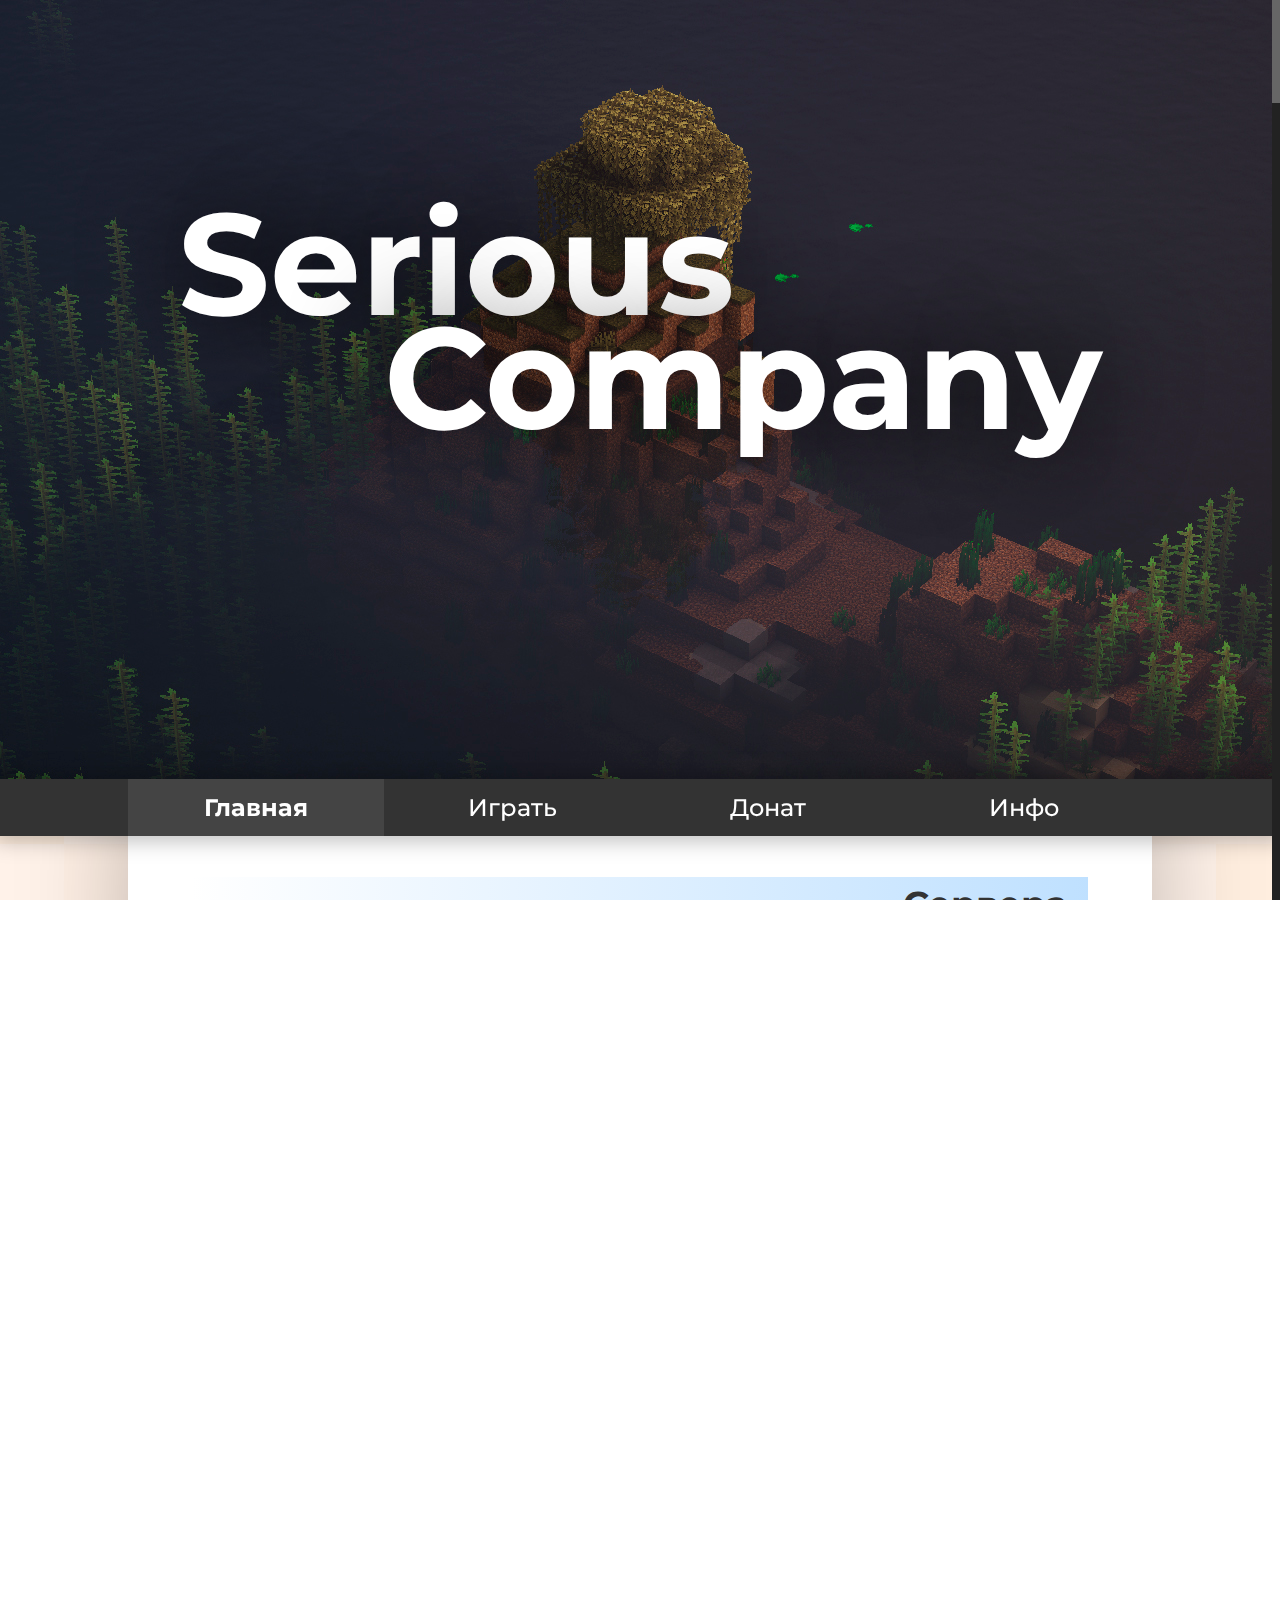
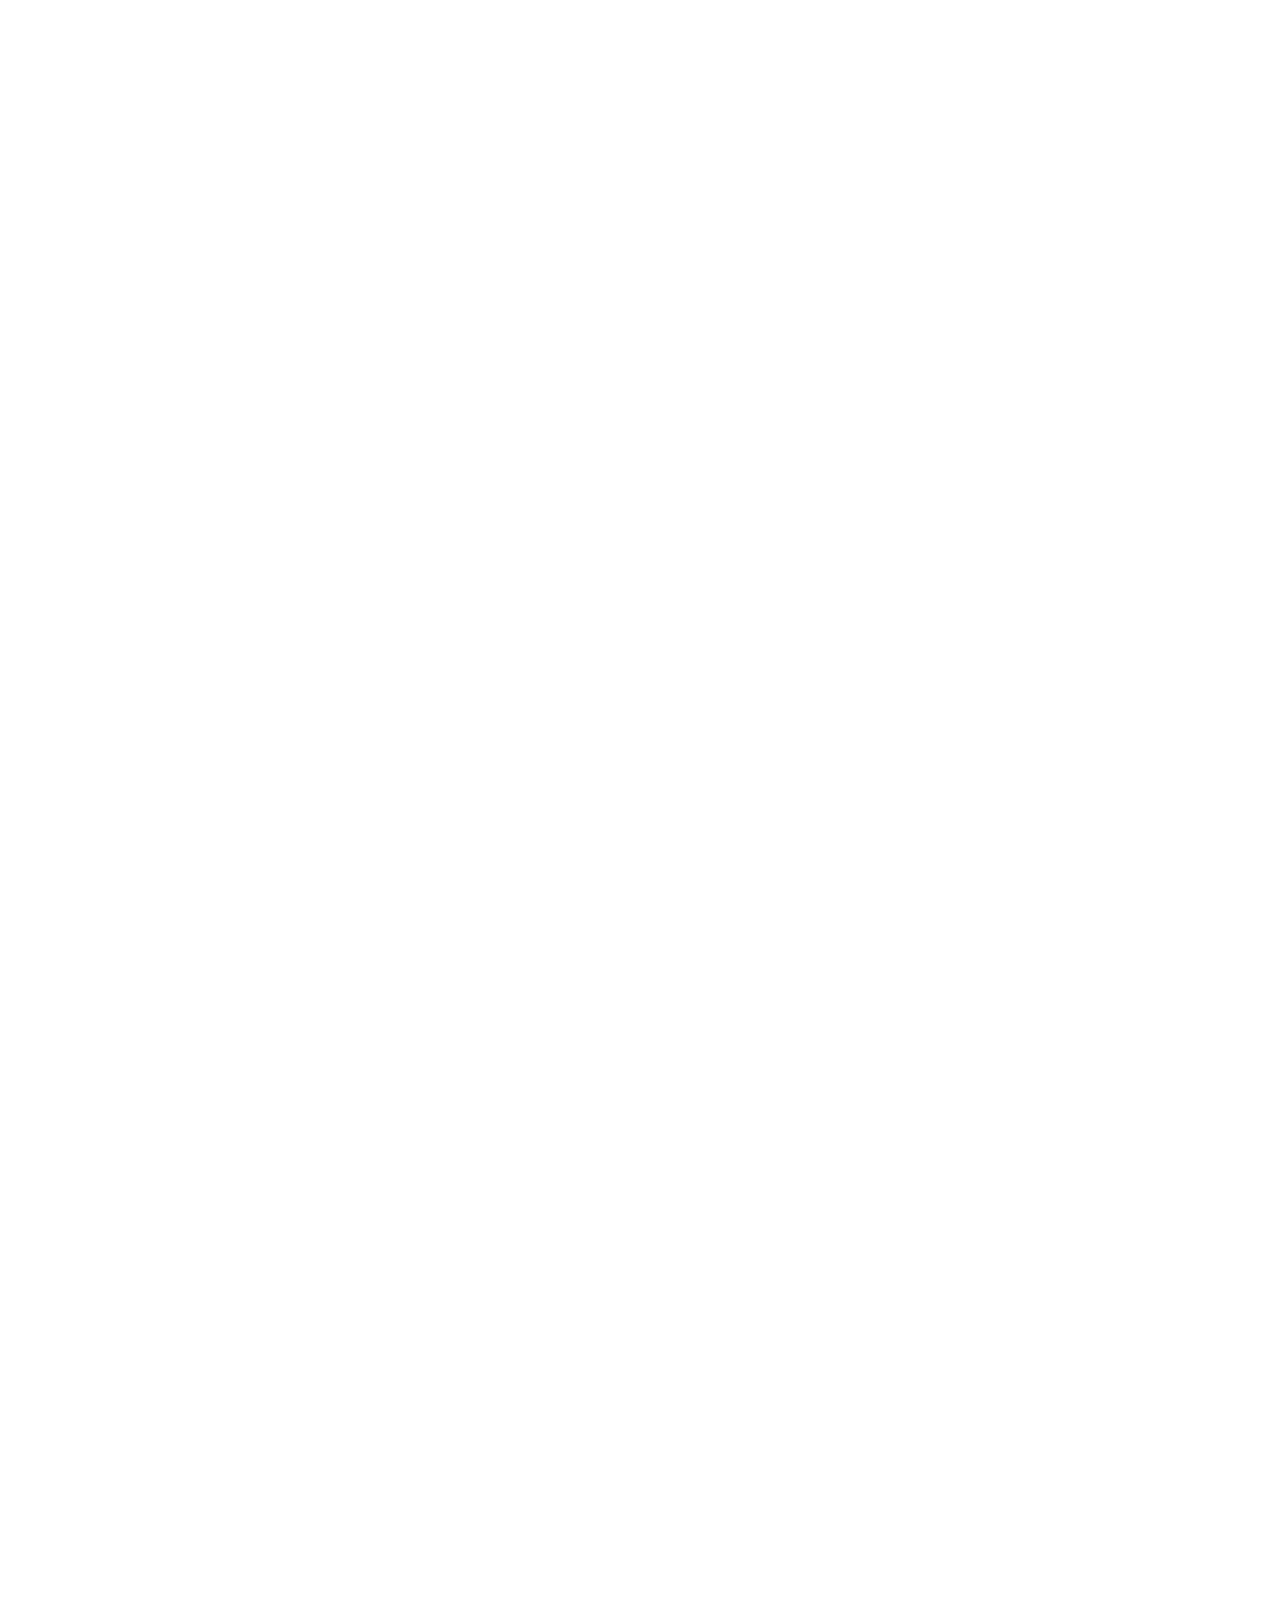
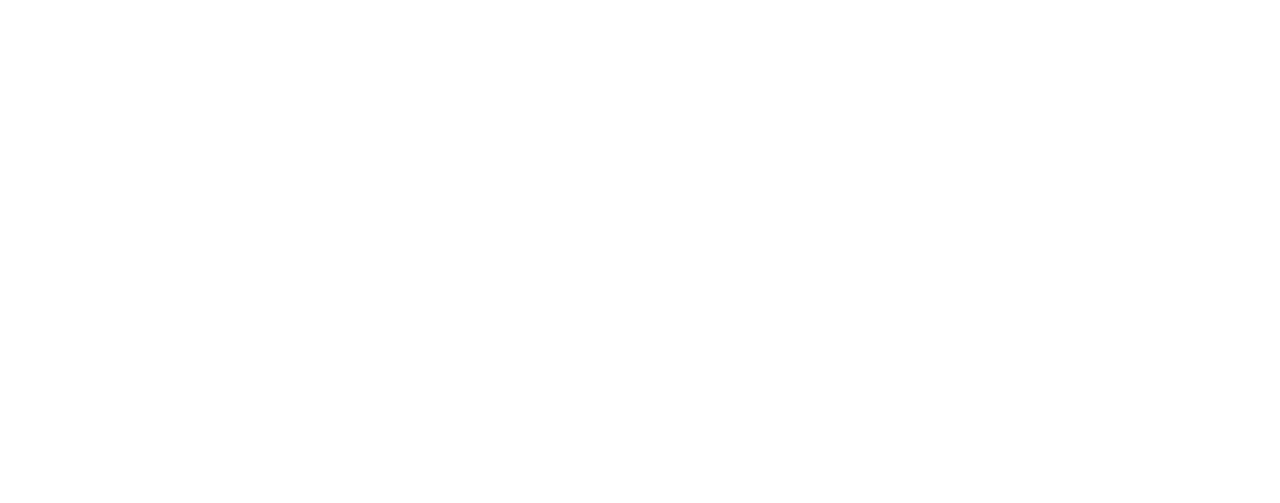
==== commit 9e07ee1b: "Update v.1.4" ====
--- a/index.html
+++ b/index.html
@@ -23,14 +23,14 @@
         </ul>
       </div>
     </header>
-        <menu class="menu_bar">
-          <ul class="menu">
-            <li class="menu_button active_page"><a class="menu_link" href="index.html">Главная</a></li>
-            <li class="menu_button"><a class="menu_link" href="index.html">Играть</a></li>
-            <li class="menu_button"><a class="menu_link" href="index.html">Донат</a></li>
-            <li class="menu_button"><a class="menu_link" href="index.html">Инфо</a></li>
-          </ul>
-        </menu>
+    <menu class="menu_bar">
+      <ul class="menu">
+        <li class="menu_button active_page"><a class="menu_link" href="index.html">Главная</a></li>
+        <li class="menu_button"><a class="menu_link" href="play.html">Играть</a></li>
+        <li class="menu_button"><a class="menu_link" href="index.html">Донат</a></li>
+        <li class="menu_button"><a class="menu_link" href="index.html">Инфо</a></li>
+      </ul>
+    </menu>
     <div id="bg"> 
       <div id="page">
         <h1 class="right">Сервера</h1>
@@ -121,7 +121,6 @@
           </div>
         </div>
         <div class="news_block" id="post3">
-          <div class="news_header"><img class="parallax_poster" src="images/header_slider/main_bg4.jpg" alt=""></div>
           <h2>Title</h2>
           <p>Lorem ipsum dolor sit amet, consectetur adipiscing elit. <b>Praesent orci tortor</b>, lacinia nec tristique in, laoreet vitae nunc. </p>
           <p>In fermentum ligula ac ipsum ullamcorper, a porta augue elementum. Donec efficitur sollicitudin diam bibendum ultrices. Integer fermentum finibus nibh ut maximus. Aenean aliquet velit id diam fringilla faucibus. Vestibulum ut scelerisque tellus. Mauris pulvinar imperdiet quam, sit amet tincidunt ligula. Proin ultricies suscipit interdum. Vestibulum ultrices magna vel massa laoreet, eu scelerisque dui porttitor. Donec urna dui, consequat quis condimentum at, finibus sit amet dolor. </p><a class="show" href="#" alt="">↓ more ↓</a>
@@ -144,40 +143,33 @@
       <div id="navigation">
         <ul class="navList">
           <li class="navItem">
-            <h1>Projects</h1>
+            <h1>Главная</h1>
           </li>
-          <li class="navItem"><a href="index.html">UltimaCraft</a></li>
-          <li class="navItem"><a href="better_snow.html" target="_blank">Better Snow</a></li>
+          <li class="navItem"><a href="#servers">Сервера</a></li>
+          <li class="navItem"><a href="news">Новости</a></li>
         </ul>
         <ul class="navList">
           <li class="navItem">
-            <h1>Features</h1>
+            <h1>Играть</h1>
           </li>
-          <li class="navItem"><a href="models.html">Models</a></li>
-          <li class="navItem"><a href="emissive.html">Emissive</a></li>
-          <li class="navItem"><a href="ctm.html">CTM</a></li>
-          <li class="navItem"><a href="cit.html">CIT</a></li>
-          <li class="navItem"><a href="enhanced_biomes.html">Biomes</a></li>
+          <li class="navItem"><a href="#" target="_blank">Лаунчер Mojang</a></li>
+          <li class="navItem"><a href="#">Наш Лаунчер</a></li>
         </ul>
         <ul class="navList">
           <li class="navItem">
-            <h1>Addons</h1>
+            <h1>Донат</h1>
           </li>
-          <li class="navItem"><a href="ultimacraft_dark.html">Dark</a></li>
-          <li class="navItem"><a href="ultimacraft_pbr.html">PBR</a></li>
-          <li class="navItem"><a href="ultimacraft_leaf.html">Leaf</a></li>
-          <li class="navItem"><a href="ultimacraft_mobs.html">Mobs</a></li>
-          <li class="navItem"><a href="ultimacraft_hr.html">HR</a></li>
+          <li class="navItem"><a href="#">Задонатить</a></li>
         </ul>
         <ul class="navList">
           <li class="navItem">
-            <h1>Links</h1>
+            <h1>Инфо</h1>
           </li>
-          <li class="navItem"><a href="https://www.curseforge.com/minecraft/texture-packs/ultimacraft" target="_blank">CurseForge</a></li>
-          <li class="navItem"><a href="https://www.planetminecraft.com/texture-pack/ultimacraft-4486358" target="_blank">MCPlanet</a></li>
-          <li class="navItem"><a href="#">GitHub</a></li>
+          <li class="navItem"><a href="#">Правила</a></li>
+          <li class="navItem"><a href="#">Команды</a></li>
+          <li class="navItem"><a href="#">Механики</a></li>
         </ul>
-      </div>
+      </div><span id="copyright">© 2016-2021 SeriousCompany. All Rights Reserved.</span>
     </footer>
     <script src="js/main.js"></script>
     <script src="js/slides.js"></script>
--- a/css/style.css
+++ b/css/style.css
@@ -119,7 +119,7 @@
   padding: 0;
   box-sizing: border-box;
   width: 100%;
-  background-color: #222222;
+  background-color: #333333;
   position: absolute;
   box-shadow: 0 0 20px 5px rgba(0, 0, 0, 0.25);
   z-index: 4;
@@ -187,12 +187,19 @@
 }
 
 .server_box {
-  box-shadow: 0 0 20px rgba(0, 0, 0, 0.25);
   box-sizing: border-box;
   background-color: #ffffff;
   display: flex;
   justify-content: space-between;
   margin-bottom: 4rem;
+  box-shadow: 0 0 20px rgba(0, 0, 0, 0.1);
+  transform: scale(1);
+  transition: transform .5s, box-shadow .5s;
+}
+
+.server_box:hover {
+  box-shadow: 0 0 20px rgba(0, 0, 0, 0.25);
+  transform: scale(1.01);
 }
 
 .server_box::last-child {
@@ -299,7 +306,6 @@
 }
 
 .news_block {
-  box-shadow: 0 0 20px rgba(0, 0, 0, 0.25);
   box-sizing: border-box;
   background-color: #ffffff;
   position: relative;
@@ -310,7 +316,14 @@
   overflow: hidden;
   padding-bottom: 5rem;
   max-width: auto;
-  transition: max-width 1s;
+  box-shadow: 0 0 20px rgba(0, 0, 0, 0.1);
+  transform: scale(1);
+  transition: transform .5s, box-shadow .5s;
+}
+
+.news_block:hover {
+  box-shadow: 0 0 20px rgba(0, 0, 0, 0.25);
+  transform: scale(1.01);
 }
 
 .news_block::last-child {
@@ -421,6 +434,10 @@
 
 .button:hover {
   background-color: #0085FF;
+}
+
+.email {
+  cursor: pointer;
 }
 
 .copied_popup {
@@ -443,3 +460,49 @@
   margin-left: -1.8rem;
   margin-top: 0.3rem;
 }
+
+footer {
+  display: flex;
+  justify-content: center;
+  flex-direction: column;
+  background-color: #222222;
+  color: #666666;
+  padding: 6vh 0;
+}
+
+footer ul {
+  padding: 0;
+  margin: 0;
+  list-style-type: none;
+}
+
+footer a {
+  color: #0085FF;
+  font-size: 1.8rem;
+  font-weight: 500;
+  text-decoration: none;
+  line-height: 3rem;
+  transition: color .5s;
+}
+
+footer a:hover {
+  color: #ffffff;
+}
+
+#copyright {
+  font-size: 1.8rem;
+  font-weight: 500;
+  margin: 0 auto;
+  margin-top: 6vh;
+}
+
+#navigation {
+  display: flex;
+  width: 1024px;
+  margin: 0 auto;
+  box-sizing: border-box;
+  padding: 0 5vw;
+  align-content: center;
+  justify-content: space-between;
+  flex-direction: row;
+}
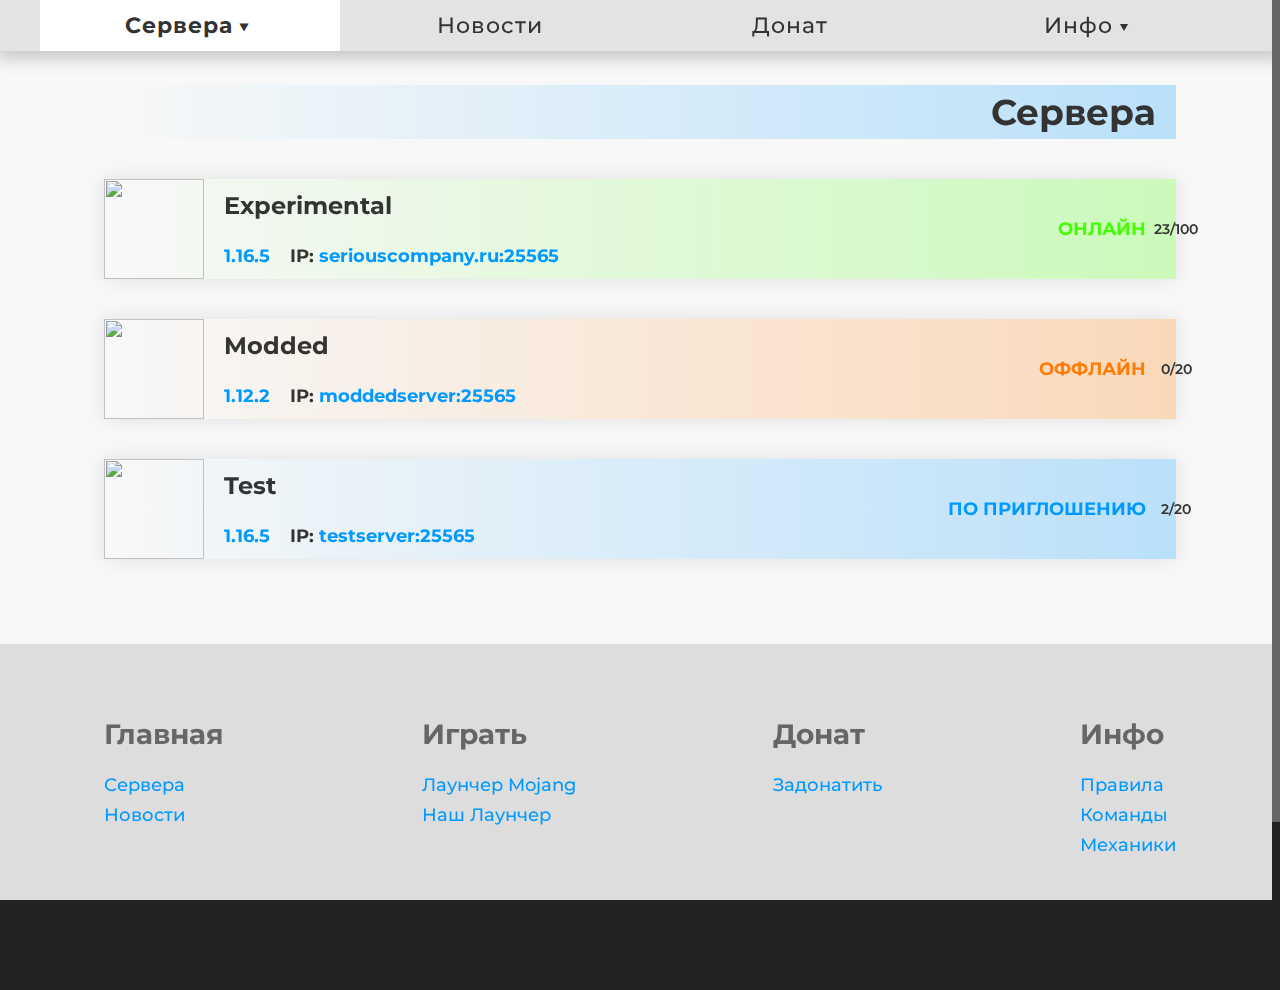
==== commit b5eed29a: "Update v.1.7" ====
--- a/index.html
+++ b/index.html
@@ -7,28 +7,30 @@
     <script src="libs/smooth-scrollbar.js"></script>
     <script src="libs/circle-progress.min.js"></script>
     <meta charset="utf-8">
-    <meta name="viewport" content="width=device-width">
-    <meta content="width=1180" name="viewport" id="viewport">
+    <meta name="viewport" content="width=device-width, initial-scale=1">
+    <meta name="format-detection" content="telephone=no">
     <title>UltimaCraft</title>
   </head>
   <body id="smooth-scroll">
-    <header>
-      <div id="logotype">
-        <p class="parallax_close" id="serious">Serious</p>
-        <p class="parallax_normal" id="company">Company</p>
-      </div>
-      <div id="header_slider_box">
-        <ul id="header_slider"> 
-          <li class="img_box"><img class="parallax_far" src="images/header_slider/main_bg1.jpg" alt=""></li>
-        </ul>
-      </div>
-    </header>
+    <button class="top_bouble">⯅</button><a class="burger fixed">
+      <div class="line"></div></a>
     <menu class="menu_bar">
       <ul class="menu">
-        <li class="menu_button active_page"><a class="menu_link" href="index.html">Главная</a></li>
-        <li class="menu_button"><a class="menu_link" href="play.html">Играть</a></li>
-        <li class="menu_button"><a class="menu_link" href="index.html">Донат</a></li>
-        <li class="menu_button"><a class="menu_link" href="index.html">Инфо</a></li>
+        <li class="menu_button active_page">
+          <ul class="sub_menu"><a class="menu_link listed" href="index.html">Сервера</a>
+            <li><a class="menu_link" href="anarchy.html">Анархия</a></li>
+            <li><a class="menu_link" href="index.html">Приватный</a></li>
+          </ul>
+        </li>
+        <li class="menu_button"><a class="menu_link" href="news.html">Новости</a></li>
+        <li class="menu_button"><a class="menu_link" href="donate.html">Донат</a></li>
+        <li class="menu_button">
+          <ul class="sub_menu"><a class="menu_link listed" href="info.html">Инфо</a>
+            <li><a class="menu_link" href="info.html#rules">Правила</a></li>
+            <li><a class="menu_link" href="info.html#commands">Команды</a></li>
+            <li><a class="menu_link" href="info.html#mehcanics">Механики</a></li>
+          </ul>
+        </li>
       </ul>
     </menu>
     <div id="bg"> 
@@ -82,61 +84,6 @@
             </div>
           </div>
         </div>
-        <h1 class="left">Новости</h1>
-        <div class="news_block" id="post1">
-          <div class="news_header"><img class="parallax_poster" src="images/header_slider/main_bg3.jpg" alt=""></div>
-          <h2>Title</h2>
-          <p>Lorem ipsum dolor sit amet, consectetur adipiscing elit. <b>Praesent orci tortor</b>, lacinia nec tristique in, laoreet vitae nunc. </p>
-          <hr>
-          <p>In fermentum ligula ac ipsum ullamcorper, a porta augue elementum. Donec efficitur sollicitudin diam bibendum ultrices. Integer fermentum finibus nibh ut maximus. Aenean aliquet velit id diam fringilla faucibus. Vestibulum ut scelerisque tellus. Mauris pulvinar imperdiet quam, sit amet tincidunt ligula. Proin ultricies suscipit interdum. Vestibulum ultrices magna vel massa laoreet, eu scelerisque dui porttitor. Donec urna dui, consequat quis condimentum at, finibus sit amet dolor. </p><a class="show" href="#" alt="">↓ more ↓</a>
-          <div class="content"><img src="images/header_slider/main_bg5.jpg" alt="">
-            <p>In fermentum ligula ac ipsum ullamcorper, a porta augue elementum. Donec efficitur sollicitudin diam bibendum ultrices. Integer fermentum finibus nibh ut maximus. Aenean aliquet velit id diam fringilla faucibus. Vestibulum ut scelerisque tellus. Mauris pulvinar imperdiet quam, sit amet tincidunt ligula. Proin ultricies suscipit interdum. Vestibulum ultrices magna vel massa laoreet, eu scelerisque dui porttitor. Donec urna dui, consequat quis condimentum at, finibus sit amet dolor. </p><iframe width="560" height="315" src="https://www.youtube.com/embed/nravt7tOcFU" frameborder="0" allow="accelerometer; autoplay; clipboard-write; encrypted-media; gyroscope; picture-in-picture" allowfullscreen></iframe>
-            <ul>Lorem ipsum: 
-              <li><i>Pellentesque tempor at eros et iaculis</i>. Sed id molestie lacus. Donec a mattis mauris. Fusce eget risus quis leo ultrices faucibus. Proin at ligula sapien. Vivamus efficitur nunc id ipsum pretium, id ornare dui elementum. Quisque lobortis sollicitudin nibh, faucibus congue nisi scelerisque non. Donec eu orci lacinia, laoreet justo nec, sollicitudin massa. Nullam egestas mi lectus, vitae malesuada felis efficitur in. Suspendisse massa ligula, vulputate ac dictum id, mattis et velit. Nulla facilisi. Nunc dapibus ultrices risus, auctor pharetra eros maximus eleifend. Praesent et turpis ut tellus placerat auctor.</li>
-              <li><u>Morbi at velit eu massa finibus posuere a eget enim</u>. Nulla et nibh quis nulla varius ultricies. Pellentesque sed faucibus nisl. Donec sagittis metus nisi, quis ultrices massa condimentum eu. Integer ipsum turpis, accumsan in volutpat non, vulputate vitae enim. Cras quis pharetra orci, et tempus quam. Duis nisi tellus, porta non mauris nec, pretium efficitur diam. Maecenas non tempus sem. Vestibulum et quam dapibus, egestas sem eu, vulputate ligula. Nam at arcu a turpis tempor rutrum. Pellentesque lectus nibh, vulputate id mauris in, tempus tempus ligula. Nulla dolor nisi, finibus non arcu et, vulputate aliquet ex. Morbi consectetur lobortis lacus, vel volutpat est finibus quis. Vivamus tempus pellentesque libero, quis molestie metus varius quis.</li>
-              <li><a href="#">Etiam quis purus nec magna vehicula fringilla eget vel nulla</a>. Integer ac mauris et arcu congue molestie et id nisi. Morbi luctus pellentesque libero, sed finibus justo maximus ut. Aenean lacus odio, consectetur vel ornare eu, posuere ut nibh. Mauris tincidunt purus et nisi consequat commodo. Proin eu interdum justo. Nam semper sem in odio pharetra, non blandit diam placerat. Phasellus iaculis porta leo sed pulvinar. Sed fringilla purus sit amet tellus imperdiet commodo. Praesent quis enim molestie, egestas mi non, feugiat diam.</li>
-              <li>Nulla id augue vel mi ornare lacinia eget vel turpis. Pellentesque a turpis at lorem dapibus pharetra. Fusce lobortis justo nec luctus pulvinar. Curabitur finibus lacus in tempus semper. Duis dignissim enim quis enim placerat, at imperdiet dui lacinia. Sed ut bibendum nunc. Ut vitae varius risus, et iaculis est. Duis tristique pulvinar luctus. Nulla ac purus vitae risus malesuada semper. Etiam ut sem eros. Fusce risus nisi, suscipit vestibulum hendrerit et, faucibus ut risus. Sed a justo massa. Maecenas elementum a odio a malesuada. Vivamus posuere cursus pretium. Sed tortor eros, pellentesque id pulvinar mollis, elementum quis diam.</li>
-            </ul>
-          </div><a class="hide" href="#" alt="">↑ less ↑</a>
-          <div class="publication">
-            <time datetime="2021-03-23 10:37">23.03.2021 10:37</time><span>published by _GrandMagus_</span>
-          </div>
-        </div>
-        <div class="news_block" id="post2">
-          <div class="news_header"><img class="parallax_poster" src="images/header_slider/main_bg2.jpg" alt=""></div>
-          <h2>Title</h2>
-          <p>Lorem ipsum dolor sit amet, consectetur adipiscing elit. <b>Praesent orci tortor</b>, lacinia nec tristique in, laoreet vitae nunc. </p>
-          <p>In fermentum ligula ac ipsum ullamcorper, a porta augue elementum. Donec efficitur sollicitudin diam bibendum ultrices. Integer fermentum finibus nibh ut maximus. Aenean aliquet velit id diam fringilla faucibus. Vestibulum ut scelerisque tellus. Mauris pulvinar imperdiet quam, sit amet tincidunt ligula. Proin ultricies suscipit interdum. Vestibulum ultrices magna vel massa laoreet, eu scelerisque dui porttitor. Donec urna dui, consequat quis condimentum at, finibus sit amet dolor. </p><a class="show" href="#" alt="">↓ more ↓</a>
-          <div class="content"><img src="images/header_slider/main_bg1.jpg" alt="">
-            <p>In fermentum ligula ac ipsum ullamcorper, a porta augue elementum. Donec efficitur sollicitudin diam bibendum ultrices. Integer fermentum finibus nibh ut maximus. Aenean aliquet velit id diam fringilla faucibus. Vestibulum ut scelerisque tellus. Mauris pulvinar imperdiet quam, sit amet tincidunt ligula. Proin ultricies suscipit interdum. Vestibulum ultrices magna vel massa laoreet, eu scelerisque dui porttitor. Donec urna dui, consequat quis condimentum at, finibus sit amet dolor. </p>
-            <ul>Lorem ipsum: 
-              <li><i>Pellentesque tempor at eros et iaculis</i>. Sed id molestie lacus. Donec a mattis mauris. Fusce eget risus quis leo ultrices faucibus. Proin at ligula sapien. Vivamus efficitur nunc id ipsum pretium, id ornare dui elementum. Quisque lobortis sollicitudin nibh, faucibus congue nisi scelerisque non. Donec eu orci lacinia, laoreet justo nec, sollicitudin massa. Nullam egestas mi lectus, vitae malesuada felis efficitur in. Suspendisse massa ligula, vulputate ac dictum id, mattis et velit. Nulla facilisi. Nunc dapibus ultrices risus, auctor pharetra eros maximus eleifend. Praesent et turpis ut tellus placerat auctor.</li>
-              <li><u>Morbi at velit eu massa finibus posuere a eget enim</u>. Nulla et nibh quis nulla varius ultricies. Pellentesque sed faucibus nisl. Donec sagittis metus nisi, quis ultrices massa condimentum eu. Integer ipsum turpis, accumsan in volutpat non, vulputate vitae enim. Cras quis pharetra orci, et tempus quam. Duis nisi tellus, porta non mauris nec, pretium efficitur diam. Maecenas non tempus sem. Vestibulum et quam dapibus, egestas sem eu, vulputate ligula. Nam at arcu a turpis tempor rutrum. Pellentesque lectus nibh, vulputate id mauris in, tempus tempus ligula. Nulla dolor nisi, finibus non arcu et, vulputate aliquet ex. Morbi consectetur lobortis lacus, vel volutpat est finibus quis. Vivamus tempus pellentesque libero, quis molestie metus varius quis.</li>
-              <li><a href="#">Etiam quis purus nec magna vehicula fringilla eget vel nulla</a>. Integer ac mauris et arcu congue molestie et id nisi. Morbi luctus pellentesque libero, sed finibus justo maximus ut. Aenean lacus odio, consectetur vel ornare eu, posuere ut nibh. Mauris tincidunt purus et nisi consequat commodo. Proin eu interdum justo. Nam semper sem in odio pharetra, non blandit diam placerat. Phasellus iaculis porta leo sed pulvinar. Sed fringilla purus sit amet tellus imperdiet commodo. Praesent quis enim molestie, egestas mi non, feugiat diam.</li>
-              <li>Nulla id augue vel mi ornare lacinia eget vel turpis. Pellentesque a turpis at lorem dapibus pharetra. Fusce lobortis justo nec luctus pulvinar. Curabitur finibus lacus in tempus semper. Duis dignissim enim quis enim placerat, at imperdiet dui lacinia. Sed ut bibendum nunc. Ut vitae varius risus, et iaculis est. Duis tristique pulvinar luctus. Nulla ac purus vitae risus malesuada semper. Etiam ut sem eros. Fusce risus nisi, suscipit vestibulum hendrerit et, faucibus ut risus. Sed a justo massa. Maecenas elementum a odio a malesuada. Vivamus posuere cursus pretium. Sed tortor eros, pellentesque id pulvinar mollis, elementum quis diam.</li>
-            </ul>
-          </div><a class="hide" href="#" alt="">↑ less ↑</a>
-          <div class="publication">
-            <time datetime="2021-03-23 10:37">23.03.2021 10:37</time><span>published by _GrandMagus_</span>
-          </div>
-        </div>
-        <div class="news_block" id="post3">
-          <h2>Title</h2>
-          <p>Lorem ipsum dolor sit amet, consectetur adipiscing elit. <b>Praesent orci tortor</b>, lacinia nec tristique in, laoreet vitae nunc. </p>
-          <p>In fermentum ligula ac ipsum ullamcorper, a porta augue elementum. Donec efficitur sollicitudin diam bibendum ultrices. Integer fermentum finibus nibh ut maximus. Aenean aliquet velit id diam fringilla faucibus. Vestibulum ut scelerisque tellus. Mauris pulvinar imperdiet quam, sit amet tincidunt ligula. Proin ultricies suscipit interdum. Vestibulum ultrices magna vel massa laoreet, eu scelerisque dui porttitor. Donec urna dui, consequat quis condimentum at, finibus sit amet dolor. </p><a class="show" href="#" alt="">↓ more ↓</a>
-          <div class="content"><img src="images/header_slider/main_bg5.jpg" alt="">
-            <p>In fermentum ligula ac ipsum ullamcorper, a porta augue elementum. Donec efficitur sollicitudin diam bibendum ultrices. Integer fermentum finibus nibh ut maximus. Aenean aliquet velit id diam fringilla faucibus. Vestibulum ut scelerisque tellus. Mauris pulvinar imperdiet quam, sit amet tincidunt ligula. Proin ultricies suscipit interdum. Vestibulum ultrices magna vel massa laoreet, eu scelerisque dui porttitor. Donec urna dui, consequat quis condimentum at, finibus sit amet dolor. </p>
-            <ul>Lorem ipsum: 
-              <li><i>Pellentesque tempor at eros et iaculis</i>. Sed id molestie lacus. Donec a mattis mauris. Fusce eget risus quis leo ultrices faucibus. Proin at ligula sapien. Vivamus efficitur nunc id ipsum pretium, id ornare dui elementum. Quisque lobortis sollicitudin nibh, faucibus congue nisi scelerisque non. Donec eu orci lacinia, laoreet justo nec, sollicitudin massa. Nullam egestas mi lectus, vitae malesuada felis efficitur in. Suspendisse massa ligula, vulputate ac dictum id, mattis et velit. Nulla facilisi. Nunc dapibus ultrices risus, auctor pharetra eros maximus eleifend. Praesent et turpis ut tellus placerat auctor.</li>
-              <li><u>Morbi at velit eu massa finibus posuere a eget enim</u>. Nulla et nibh quis nulla varius ultricies. Pellentesque sed faucibus nisl. Donec sagittis metus nisi, quis ultrices massa condimentum eu. Integer ipsum turpis, accumsan in volutpat non, vulputate vitae enim. Cras quis pharetra orci, et tempus quam. Duis nisi tellus, porta non mauris nec, pretium efficitur diam. Maecenas non tempus sem. Vestibulum et quam dapibus, egestas sem eu, vulputate ligula. Nam at arcu a turpis tempor rutrum. Pellentesque lectus nibh, vulputate id mauris in, tempus tempus ligula. Nulla dolor nisi, finibus non arcu et, vulputate aliquet ex. Morbi consectetur lobortis lacus, vel volutpat est finibus quis. Vivamus tempus pellentesque libero, quis molestie metus varius quis.</li>
-              <li><a href="#">Etiam quis purus nec magna vehicula fringilla eget vel nulla</a>. Integer ac mauris et arcu congue molestie et id nisi. Morbi luctus pellentesque libero, sed finibus justo maximus ut. Aenean lacus odio, consectetur vel ornare eu, posuere ut nibh. Mauris tincidunt purus et nisi consequat commodo. Proin eu interdum justo. Nam semper sem in odio pharetra, non blandit diam placerat. Phasellus iaculis porta leo sed pulvinar. Sed fringilla purus sit amet tellus imperdiet commodo. Praesent quis enim molestie, egestas mi non, feugiat diam.</li>
-              <li>Nulla id augue vel mi ornare lacinia eget vel turpis. Pellentesque a turpis at lorem dapibus pharetra. Fusce lobortis justo nec luctus pulvinar. Curabitur finibus lacus in tempus semper. Duis dignissim enim quis enim placerat, at imperdiet dui lacinia. Sed ut bibendum nunc. Ut vitae varius risus, et iaculis est. Duis tristique pulvinar luctus. Nulla ac purus vitae risus malesuada semper. Etiam ut sem eros. Fusce risus nisi, suscipit vestibulum hendrerit et, faucibus ut risus. Sed a justo massa. Maecenas elementum a odio a malesuada. Vivamus posuere cursus pretium. Sed tortor eros, pellentesque id pulvinar mollis, elementum quis diam.</li>
-            </ul>
-          </div><a class="hide" href="#" alt="">↑ less ↑</a>
-          <div class="publication">
-            <time datetime="2021-03-23 10:37">23.03.2021 10:37</time><span>published by _GrandMagus_</span>
-          </div>
-        </div>
       </div>
     </div>
     <footer>
@@ -177,5 +124,6 @@
     <script src="js/online_circles.js"></script>
     <script src="js/toggle_block.js"></script>
     <script src="js/server.js"></script>
+    <script src="js/menu.js"></script>
   </body>
 </html>--- a/css/style.css
+++ b/css/style.css
@@ -1,19 +1,54 @@
+@charset "UTF-8";
 @import url("https://fonts.googleapis.com/css2?family=Montserrat:ital,wght@0,100;0,200;0,300;0,400;0,500;0,600;0,700;0,800;0,900;1,100;1,200;1,300;1,400;1,500;1,600;1,700;1,800;1,900&display=swap");
+@import url("https://fonts.googleapis.com/css2?family=Roboto:ital,wght@0,100;0,300;0,400;0,500;0,700;0,900;1,100;1,300;1,400;1,500;1,700;1,900&display=swap");
+html {
+  font-family: 'Montserrat', sans-serif;
+  background-color: #222222;
+  padding: 0;
+  margin: 0;
+  font-size: 62.5%;
+  overflow-x: hidden;
+  position: relative;
+}
+
+@media screen and (max-width: 875px) {
+  html {
+    font-size: 52.5%;
+    width: 100vw;
+  }
+}
+
+@media screen and (max-width: 575px) {
+  html {
+    font-size: 42.5%;
+    width: 100vw;
+  }
+}
+
 body {
   height: 100vh;
   width: 100vw;
   padding: 0;
   margin: 0;
   font-size: 1.4rem;
-  color: #333333;
-}
-
-html {
-  font-family: 'Montserrat', sans-serif;
-  padding: 0;
-  margin: 0;
-  font-size: 62.5%;
-  overflow: hidden;
+}
+
+@media (prefers-color-scheme: dark) {
+  body {
+    color: #dddddd;
+  }
+}
+
+@media (prefers-color-scheme: light) {
+  body {
+    color: #333333;
+  }
+}
+
+@media (prefers-color-scheme: no-preference) {
+  body {
+    color: #333333;
+  }
 }
 
 .fixed {
@@ -29,7 +64,7 @@
 }
 
 .custom-scrollbar-thumb:hover {
-  background-color: #0085FF !important;
+  background-color: #0099ff !important;
 }
 
 .custom-scrollbar-track {
@@ -37,38 +72,91 @@
   margin: 0 !important;
 }
 
+a {
+  transition: color .5s;
+}
+
+a:hover, a:focus, a:active {
+  outline: none;
+  color: #FF7B01;
+}
+
+.centered {
+  display: flex;
+  justify-content: center;
+}
+
 header {
-  height: calc(600px + 20vh);
-  width: 100%;
+  height: 100vh;
+  width: 100vw;
   background-color: #222222;
   background-size: cover;
   display: flex;
   justify-content: center;
   align-items: center;
+  overflow: hidden;
 }
 
 #logotype {
   margin-top: 5%;
-  width: 924px;
+  width: 1100px;
   z-index: 1;
 }
 
+@media screen and (max-width: 575px) {
+  #logotype {
+    width: 100vw;
+  }
+}
+
 #logotype p {
   margin: 0;
-  font-size: 14.4rem;
-  line-height: 12.8rem;
+  font-size: 18.8rem;
+  line-height: 15.6rem;
   font-weight: bold;
   color: white;
   display: block;
   text-shadow: 0 0 100px black;
 }
 
+@media screen and (max-width: 1024px) {
+  #logotype p {
+    font-size: 14.4rem;
+    line-height: 12.8rem;
+  }
+}
+
+@media screen and (max-width: 575px) {
+  #logotype p {
+    font-size: 9rem;
+  }
+}
+
 #serious, #company {
   transition: transform 50ms;
+  z-index: 1;
 }
 
 #company {
   text-align: right;
+}
+
+#company::after {
+  content: 'C';
+  position: absolute;
+  right: -20%;
+  font-size: 800%;
+  z-index: -1;
+  opacity: .02;
+}
+
+#serious::before {
+  content: 'S';
+  position: absolute;
+  left: -20%;
+  font-size: 800%;
+  z-index: -1;
+  opacity: .02;
 }
 
 #header_slider_box {
@@ -115,75 +203,368 @@
 
 .menu_bar {
   margin: 0;
-  margin-top: -1px;
   padding: 0;
   box-sizing: border-box;
-  width: 100%;
-  background-color: #333333;
+  width: 100vw;
+  backdrop-filter: blur(10px);
   position: absolute;
   box-shadow: 0 0 20px 5px rgba(0, 0, 0, 0.25);
   z-index: 4;
+}
+
+@media (prefers-color-scheme: dark) {
+  .menu_bar {
+    background-color: rgba(51, 51, 51, 0.8);
+  }
+}
+
+@media (prefers-color-scheme: light) {
+  .menu_bar {
+    background-color: rgba(221, 221, 221, 0.8);
+  }
+}
+
+@media (prefers-color-scheme: no-preference) {
+  .menu_bar {
+    background-color: rgba(51, 51, 51, 0.8);
+  }
 }
 
 .menu {
   margin: 0 auto 0 auto;
   padding: 0;
-  width: 1024px;
+  max-width: 1200px;
   display: flex;
   justify-content: space-between;
   flex-flow: row;
   list-style-type: none;
 }
 
+@media screen and (max-width: 575px) {
+  .menu {
+    width: 100vw;
+    flex-flow: column;
+  }
+}
+
 .menu_button {
   width: 100%;
-}
-
-.menu_link {
-  font-size: 2.4rem;
+  position: relative;
+}
+
+.menu_link, .sub_menu .menu_link, .sub_menu_mobile .menu_link {
+  font-size: 2.2rem;
+  letter-spacing: .1rem;
   font-weight: 500;
   text-decoration: none;
-  color: #ffffff;
   display: block;
   text-align: center;
   vertical-align: middle;
-  padding: 1.4rem;
+  padding: 1.2rem;
+  box-sizing: border-box;
   transition: background-color .5s, color .5s, padding .1s, font-size .1s;
 }
 
-.menu_link:hover {
-  background-color: #0085FF;
+@media (prefers-color-scheme: dark) {
+  .menu_link, .sub_menu .menu_link, .sub_menu_mobile .menu_link {
+    color: #ffffff;
+  }
+}
+
+@media (prefers-color-scheme: light) {
+  .menu_link, .sub_menu .menu_link, .sub_menu_mobile .menu_link {
+    color: #333333;
+  }
+}
+
+@media (prefers-color-scheme: no-preference) {
+  .menu_link, .sub_menu .menu_link, .sub_menu_mobile .menu_link {
+    color: #ffffff;
+  }
+}
+
+@media screen and (max-width: 575px) {
+  .menu_link, .sub_menu .menu_link, .sub_menu_mobile .menu_link {
+    font-size: 2.8rem;
+  }
+}
+
+.menu_link:hover, .menu_link:focus, .menu_link:active, .sub_menu .menu_link:hover, .sub_menu .menu_link:focus, .sub_menu .menu_link:active, .sub_menu_mobile .menu_link:hover, .sub_menu_mobile .menu_link:focus, .sub_menu_mobile .menu_link:active {
+  outline: none;
+  color: #ffffff;
+  background-color: #0099ff;
+}
+
+.sub_menu, .sub_menu_mobile {
+  margin: 0;
+  padding: 0;
+  position: absolute;
+  height: inherit;
+  width: inherit;
+  max-height: 100%;
+  overflow: hidden;
+  display: flex;
+  flex-flow: column;
+  list-style-type: none;
+  transition: max-height .5s, background-color .5s;
+}
+
+.sub_menu:hover, .sub_menu:focus, .sub_menu:active, .sub_menu_mobile:hover, .sub_menu_mobile:focus, .sub_menu_mobile:active {
+  max-height: 1024px;
+}
+
+@media (prefers-color-scheme: dark) {
+  .sub_menu:hover, .sub_menu:focus, .sub_menu:active, .sub_menu_mobile:hover, .sub_menu_mobile:focus, .sub_menu_mobile:active {
+    background-color: #333333;
+  }
+}
+
+@media (prefers-color-scheme: light) {
+  .sub_menu:hover, .sub_menu:focus, .sub_menu:active, .sub_menu_mobile:hover, .sub_menu_mobile:focus, .sub_menu_mobile:active {
+    background-color: #dddddd;
+  }
+}
+
+@media (prefers-color-scheme: no-preference) {
+  .sub_menu:hover, .sub_menu:focus, .sub_menu:active, .sub_menu_mobile:hover, .sub_menu_mobile:focus, .sub_menu_mobile:active {
+    background-color: #444444;
+  }
+}
+
+.sub_menu:hover .listed::after, .sub_menu:focus .listed::after, .sub_menu:active .listed::after, .sub_menu_mobile:hover .listed::after, .sub_menu_mobile:focus .listed::after, .sub_menu_mobile:active .listed::after {
+  content: '⯅';
+  font-size: 70%;
+  margin: .5rem;
+}
+
+@media (prefers-color-scheme: dark) {
+  .sub_menu .menu_link, .sub_menu_mobile .menu_link {
+    background-color: rgba(51, 51, 51, 0.8);
+  }
+}
+
+@media (prefers-color-scheme: light) {
+  .sub_menu .menu_link, .sub_menu_mobile .menu_link {
+    background-color: rgba(221, 221, 221, 0.8);
+  }
+}
+
+@media (prefers-color-scheme: no-preference) {
+  .sub_menu .menu_link, .sub_menu_mobile .menu_link {
+    background-color: rgba(51, 51, 51, 0.8);
+  }
+}
+
+.sub_menu .listed, .sub_menu_mobile .listed {
+  background: rgba(0, 0, 0, 0);
+}
+
+.sub_menu_mobile {
+  max-height: auto;
+  position: static;
+}
+
+.listed {
+  background: rgba(0, 0, 0, 0);
+}
+
+.listed::after {
+  content: '⯆';
+  font-size: 70%;
+  margin: .5rem;
 }
 
 .active_page .menu_link {
-  background-color: #444444;
   font-weight: 700;
 }
 
+@media (prefers-color-scheme: dark) {
+  .active_page .menu_link {
+    background-color: #666666;
+  }
+}
+
+@media (prefers-color-scheme: light) {
+  .active_page .menu_link {
+    background-color: #ffffff;
+  }
+}
+
+@media (prefers-color-scheme: no-preference) {
+  .active_page .menu_link {
+    background-color: #666666;
+  }
+}
+
+.burger, .active_burger {
+  width: 3rem;
+  height: 3rem;
+  padding: 2rem;
+  box-sizing: content-box;
+  backdrop-filter: blur(10px);
+  box-shadow: 0 0 20px 5px rgba(0, 0, 0, 0.25);
+  z-index: 5;
+  border: none;
+  border-radius: 0;
+  position: absolute;
+  display: flex;
+  justify-content: center;
+  align-items: center;
+  cursor: pointer;
+  transition: background-color .5s;
+}
+
+@media (prefers-color-scheme: dark) {
+  .burger, .active_burger {
+    background-color: rgba(51, 51, 51, 0.8);
+  }
+}
+
+@media (prefers-color-scheme: light) {
+  .burger, .active_burger {
+    background-color: rgba(221, 221, 221, 0.8);
+  }
+}
+
+@media (prefers-color-scheme: no-preference) {
+  .burger, .active_burger {
+    background-color: rgba(51, 51, 51, 0.8);
+  }
+}
+
+.burger:hover .line, .active_burger:hover .line {
+  background-color: #0099ff;
+}
+
+.burger:hover .line::before, .active_burger:hover .line::before {
+  background-color: #0099ff;
+}
+
+.burger:hover .line::after, .active_burger:hover .line::after {
+  background-color: #0099ff;
+}
+
+.burger .line, .active_burger .line {
+  width: 100%;
+  height: .5rem;
+  background-color: #ffffff;
+  position: relative;
+  transition: background-color .5s;
+}
+
+.burger .line::before, .active_burger .line::before {
+  content: '';
+  height: .5rem;
+  width: 100%;
+  position: absolute;
+  top: -1rem;
+  left: 0;
+  max-width: 100%;
+  background-color: #ffffff;
+  transition: background-color .5s, max-width .5s, top .5s;
+}
+
+.burger .line::after, .active_burger .line::after {
+  content: '';
+  height: .5rem;
+  width: 100%;
+  position: absolute;
+  top: 1rem;
+  right: 0;
+  max-width: 100%;
+  background-color: #ffffff;
+  transition: background-color .5s, max-width .5s, top .5s;
+}
+
+.active_burger .line::before {
+  top: 0;
+}
+
+.active_burger .line::after {
+  top: 0;
+}
+
+.top_bouble {
+  font-family: 'Montserrat', sans-serif;
+  position: absolute;
+  z-index: 10;
+  right: 5vw;
+  width: 7rem;
+  height: 7rem;
+  margin-bottom: -5vh;
+  cursor: pointer;
+  font-size: 4.8rem;
+  border: none;
+  background-color: rgba(51, 51, 51, 0.8);
+  backdrop-filter: blur(10px);
+  color: #ffffff;
+  text-align: center;
+  border-radius: 0;
+  box-shadow: 0 0 20px rgba(0, 0, 0, 0.25);
+  transition: background-color .5s;
+}
+
+.top_bouble:hover, .top_bouble:focus, .top_bouble:active {
+  outline: none;
+  background-color: #0099ff;
+}
+
 #bg {
-  background-image: url(../images/bg_pattern.jpg);
+  max-width: 100vw;
+  position: relative;
+  z-index: 3;
+}
+
+@media (prefers-color-scheme: dark) {
+  #bg {
+    background-color: #222222;
+  }
+}
+
+@media (prefers-color-scheme: light) {
+  #bg {
+    background-color: #f8f8f8;
+  }
+}
+
+@media (prefers-color-scheme: no-preference) {
+  #bg {
+    background-color: #f8f8f8;
+  }
 }
 
 #page {
-  max-width: 1024px;
+  max-width: 1200px;
   margin: 0 auto 0 auto;
   box-sizing: border-box;
-  padding: 0 5vw 3vh 5vw;
-  background-color: #ffffff;
-  box-shadow: 0 0 100px rgba(0, 0, 0, 0.25);
+  padding: 5vh 5vw;
+  position: relative;
+}
+
+@media screen and (max-width: 575px) {
+  #page {
+    width: 100vw;
+    padding: 3vh 5vw;
+  }
 }
 
 #page .right, #page .left {
   font-size: 3.6rem;
-  background: linear-gradient(0.25turn, rgba(0, 133, 255, 0.25), #ffffff);
+  background: linear-gradient(0.25turn, rgba(0, 153, 255, 0.25), rgba(255, 255, 255, 0));
   padding: .5rem 2rem;
   font-weight: bold;
   margin: 4rem 0;
 }
 
+@media screen and (max-width: 575px) {
+  #page .right, #page .left {
+    padding: 0;
+  }
+}
+
 #page .right {
   text-align: right;
-  background: linear-gradient(0.25turn, #ffffff, rgba(0, 133, 255, 0.25));
+  background: linear-gradient(0.25turn, rgba(255, 255, 255, 0), rgba(0, 153, 255, 0.25));
 }
 
 .server_box {
@@ -197,6 +578,12 @@
   transition: transform .5s, box-shadow .5s;
 }
 
+@media screen and (max-width: 575px) {
+  .server_box {
+    flex-direction: column;
+  }
+}
+
 .server_box:hover {
   box-shadow: 0 0 20px rgba(0, 0, 0, 0.25);
   transform: scale(1.01);
@@ -210,6 +597,13 @@
   display: flex;
 }
 
+@media screen and (max-width: 575px) {
+  .server_box .left_part {
+    flex-direction: row;
+    margin: 1rem 0;
+  }
+}
+
 .server_box .left_part img {
   width: 10rem;
   height: 10rem;
@@ -234,6 +628,12 @@
   justify-content: space-between;
 }
 
+@media screen and (max-width: 575px) {
+  .server_box .left_part .ip {
+    flex-direction: column;
+  }
+}
+
 .server_box .left_part .ip a, .server_box .left_part .ip p {
   font-weight: bold;
   font-size: 1.8rem;
@@ -242,7 +642,7 @@
 }
 
 .server_box .left_part .ip a {
-  color: #0085FF;
+  color: #0099ff;
 }
 
 .server_box .left_part .ip .ip_adress {
@@ -254,9 +654,17 @@
   align-items: center;
 }
 
+@media screen and (max-width: 575px) {
+  .server_box .right_part {
+    flex-direction: column;
+    margin: 1rem 0;
+  }
+}
+
 .status {
   display: flex;
   align-items: center;
+  height: auto;
 }
 
 .status p {
@@ -268,8 +676,24 @@
   font-size: 1.8rem;
 }
 
+@media screen and (max-width: 575px) {
+  .status .circle_bar {
+    transform: scale(0.5);
+  }
+  .status .circle_bar span {
+    transform: scale(2.5);
+    margin-right: -300%;
+  }
+}
+
 .online {
-  background: linear-gradient(0.25turn, #ffffff, rgba(67, 255, 1, 0.25));
+  background: linear-gradient(0.25turn, rgba(255, 255, 255, 0), rgba(67, 255, 1, 0.25));
+}
+
+@media screen and (max-width: 575px) {
+  .online {
+    background: linear-gradient(0.5turn, rgba(255, 255, 255, 0), rgba(67, 255, 1, 0.25));
+  }
 }
 
 .online .status p {
@@ -277,7 +701,13 @@
 }
 
 .offline {
-  background: linear-gradient(0.25turn, #ffffff, rgba(255, 123, 1, 0.25));
+  background: linear-gradient(0.25turn, rgba(255, 255, 255, 0), rgba(255, 123, 1, 0.25));
+}
+
+@media screen and (max-width: 575px) {
+  .offline {
+    background: linear-gradient(0.5turn, rgba(255, 255, 255, 0), rgba(255, 123, 1, 0.25));
+  }
 }
 
 .offline .status p {
@@ -285,11 +715,17 @@
 }
 
 .only_registered {
-  background: linear-gradient(0.25turn, #ffffff, rgba(0, 133, 255, 0.25));
+  background: linear-gradient(0.25turn, rgba(255, 255, 255, 0), rgba(0, 153, 255, 0.25));
+}
+
+@media screen and (max-width: 575px) {
+  .only_registered {
+    background: linear-gradient(0.5turn, rgba(255, 255, 255, 0), rgba(0, 153, 255, 0.25));
+  }
 }
 
 .only_registered .status p {
-  color: #0085FF;
+  color: #0099ff;
 }
 
 .circle_bar {
@@ -305,9 +741,52 @@
   position: absolute;
 }
 
-.news_block {
+.block_header {
+  overflow: hidden;
+  display: flex;
+  align-items: center;
+  justify-content: center;
+  position: relative;
+  margin-bottom: 4rem;
+}
+
+.block_header img {
+  width: 100%;
+  margin: 0;
+}
+
+.block_header_title {
+  height: 35vw;
+  margin: 0;
+}
+
+.block_header_title .title {
+  backdrop-filter: blur(10px);
+  padding: 2rem;
+  box-shadow: 0 0 50px rgba(0, 0, 0, 0.5);
+}
+
+.title {
+  display: inline-block;
+  color: #ffffff;
+  font-size: 12.8rem;
+  width: auto;
+  text-align: center;
+  text-shadow: 0 0 50px rgba(0, 0, 0, 0.7);
+}
+
+@media screen and (max-width: 875px) {
+  .title {
+    font-size: 7.2rem;
+  }
+}
+
+.absolute {
+  position: absolute;
+}
+
+.block, .card {
   box-sizing: border-box;
-  background-color: #ffffff;
   position: relative;
   display: flex;
   flex-direction: column;
@@ -321,96 +800,120 @@
   transition: transform .5s, box-shadow .5s;
 }
 
-.news_block:hover {
+@media (prefers-color-scheme: dark) {
+  .block, .card {
+    background-color: #333333;
+  }
+}
+
+@media (prefers-color-scheme: light) {
+  .block, .card {
+    background-color: #ffffff;
+  }
+}
+
+@media (prefers-color-scheme: no-preference) {
+  .block, .card {
+    background-color: #ffffff;
+  }
+}
+
+.block:hover, .card:hover {
   box-shadow: 0 0 20px rgba(0, 0, 0, 0.25);
   transform: scale(1.01);
 }
 
-.news_block::last-child {
+.block::last-child, .card::last-child {
   margin-bottom: 0;
 }
 
-.news_block .news_header {
-  max-height: 30vh;
-  overflow: hidden;
-  display: flex;
-  align-items: center;
-}
-
-.news_block .news_header img {
-  width: 100%;
-  margin: 0;
-}
-
-.news_block h2 {
+.block h2, .card h2 {
   font-size: 2.4rem;
   text-align: center;
   margin: 2rem 0 0 0;
 }
 
-.content, .news_block {
+.block .block_header, .card .block_header {
+  max-height: 30vh;
+  margin: 0;
+}
+
+.content, .block {
   position: relative;
   display: flex;
   flex-direction: column;
 }
 
-.content p, .content ul, .content li, .content hr, .content iframe, .content img, .content .text_box, .news_block p, .news_block ul, .news_block li, .news_block hr, .news_block iframe, .news_block img, .news_block .text_box {
+.content p, .content ul, .content li, .content hr, .content iframe, .content img, .content .text_box, .block p, .block ul, .block li, .block hr, .block iframe, .block img, .block .text_box {
   margin: 2rem 5rem 0 5rem;
   padding: 0;
   font-size: 1.8rem;
-}
-
-.content ul, .news_block ul {
+  box-sizing: border-box;
+}
+
+@media screen and (max-width: 575px) {
+  .content p, .content ul, .content li, .content hr, .content iframe, .content img, .content .text_box, .block p, .block ul, .block li, .block hr, .block iframe, .block img, .block .text_box {
+    margin: .5rem 2rem 0 2rem;
+  }
+}
+
+.content ul, .block ul {
   list-style: square;
 }
 
-.content li, .news_block li {
+.content li, .block li {
   margin: 2rem 0 0 2rem;
 }
 
-.content a, .news_block a {
-  color: #0085FF;
-}
-
-.content hr, .news_block hr {
+.content a, .block a {
+  color: #0099ff;
+  transition: color .5s;
+}
+
+.content a:hover, .content a:focus, .content a:active, .block a:hover, .block a:focus, .block a:active {
+  outline: none;
+  color: #FF7B01;
+}
+
+.content hr, .block hr {
   width: calc(100% - 10rem);
 }
 
-.content iframe, .news_block iframe {
+.content iframe, .block iframe {
   margin-right: auto;
   margin-left: auto;
 }
 
-.content iframe, .content img, .news_block iframe, .news_block img {
+.content iframe, .content img, .block iframe, .block img {
   box-shadow: 0 0 20px rgba(0, 0, 0, 0.25);
 }
 
-.content .blue, .news_block .blue {
-  color: #0085FF;
-}
-
-.content .orange, .news_block .orange {
+.content .blue, .block .blue {
+  color: #0099ff;
+}
+
+.content .orange, .block .orange {
   color: #FF7B01;
 }
 
-.content .green, .news_block .green {
+.content .green, .block .green {
   color: #43FF01;
 }
 
-.content .text_box, .news_block .text_box {
+.content .text_box, .block .text_box {
   position: relative;
   overflow-y: scroll;
   height: auto;
 }
 
-.content .text_box p, .news_block .text_box p {
+.content .text_box p, .block .text_box p {
   margin: 0;
   margin-top: 2rem;
 }
 
 .show, .hide {
   display: inline;
-  color: #0085FF;
+  color: #0099ff;
   margin: 2rem auto 0 auto;
   text-decoration: none;
 }
@@ -426,25 +929,211 @@
 }
 
 .button {
+  cursor: pointer;
   padding: 1rem 3rem;
-  background-color: #333333;
-  color: white;
-  transition: background-color .5s;
-}
-
-.button:hover {
-  background-color: #0085FF;
+  border: none;
+  border-radius: 0;
+  font-size: 1.8rem;
+  font-weight: 600;
+  box-shadow: 0 0 20px rgba(0, 0, 0, 0);
+  transition: background-color .5s, box-shadow .5s;
+}
+
+@media (prefers-color-scheme: dark) {
+  .button {
+    background-color: #666666;
+    color: #ffffff;
+  }
+}
+
+@media (prefers-color-scheme: light) {
+  .button {
+    background-color: #333333;
+    color: #ffffff;
+  }
+}
+
+@media (prefers-color-scheme: no-preference) {
+  .button {
+    background-color: #333333;
+    color: #ffffff;
+  }
+}
+
+.button:hover, .button:focus, .button:active {
+  outline: none;
+  background-color: #0099ff;
+  box-shadow: 0 0 20px rgba(0, 0, 0, 0.25);
+}
+
+.support {
+  display: flex;
+  justify-content: center;
+}
+
+.support .button {
+  font-size: 2.4rem;
+  padding: 2rem 6rem;
 }
 
 .email {
   cursor: pointer;
 }
 
+.cards_box {
+  position: relative;
+  display: flex;
+  flex-direction: row;
+  flex-wrap: wrap;
+  justify-content: space-around;
+}
+
+.card {
+  max-width: 400px;
+  display: block;
+}
+
+.card:hover .block_header {
+  transform: scale(1.05);
+}
+
+.card .block_header {
+  max-height: 100vh;
+  overflow: hidden;
+  display: flex;
+  align-items: center;
+  transition: transform 3s;
+}
+
+.card .block_header img {
+  width: 100%;
+  height: 100%;
+  margin: 0;
+}
+
+.card ul, .card p {
+  margin: 1rem 5rem 0 5rem;
+  font-size: 1.8rem;
+  font-weight: bold;
+}
+
+.card ul {
+  padding-left: 1.8rem;
+  overflow: hidden;
+}
+
+.card li {
+  font-size: 1.4rem;
+  font-weight: 500;
+}
+
+.card a {
+  color: #0099ff;
+}
+
+.card a:hover {
+  color: #FF7B01;
+}
+
+.money, .button_buy {
+  display: flex;
+  flex-direction: column;
+}
+
+.buy {
+  margin: 2rem 5rem 0 5rem;
+  display: flex;
+  justify-content: space-between;
+}
+
+.price {
+  font-size: 3.6rem;
+  font-weight: 600;
+  color: #0099ff;
+}
+
+.old_price {
+  font-size: 2.4rem;
+  text-decoration: line-through;
+}
+
+.blue {
+  background: linear-gradient(rgba(255, 255, 255, 0) 50%, rgba(0, 153, 255, 0.25));
+}
+
+.blue .price {
+  color: #0099ff;
+}
+
+.blue .old_price {
+  color: rgba(0, 153, 255, 0.5);
+}
+
+.green {
+  background: linear-gradient(rgba(255, 255, 255, 0) 50%, rgba(67, 255, 1, 0.25));
+}
+
+.green .price {
+  color: #43FF01;
+}
+
+.green .old_price {
+  color: rgba(67, 255, 1, 0.5);
+}
+
+.orange {
+  background: linear-gradient(rgba(255, 255, 255, 0) 50%, rgba(255, 123, 1, 0.25));
+}
+
+.orange .price {
+  color: #FF7B01;
+}
+
+.orange .old_price {
+  color: rgba(255, 123, 1, 0.5);
+}
+
+.yellow {
+  background: linear-gradient(rgba(255, 255, 255, 0) 50%, rgba(255, 184, 0, 0.25));
+}
+
+.yellow .price {
+  color: #FFB800;
+}
+
+.yellow .old_price {
+  color: rgba(255, 184, 0, 0.5);
+}
+
+.magenta {
+  background: linear-gradient(rgba(255, 255, 255, 0) 50%, rgba(255, 0, 122, 0.25));
+}
+
+.magenta .price {
+  color: #FF007A;
+}
+
+.magenta .old_price {
+  color: rgba(255, 0, 122, 0.5);
+}
+
+.purple {
+  background: linear-gradient(rgba(255, 255, 255, 0) 50%, rgba(158, 0, 255, 0.25));
+}
+
+.purple .price {
+  color: #9E00FF;
+}
+
+.purple .old_price {
+  color: rgba(158, 0, 255, 0.5);
+}
+
 .copied_popup {
   position: absolute;
   color: #ffffff;
   font-weight: bolder;
-  background-color: #0085FF;
+  background-color: #0099ff;
   padding: 1rem;
   margin-top: -1rem;
   box-shadow: 0 0 20px rgba(0, 0, 0, 0.25);
@@ -455,7 +1144,7 @@
   position: absolute;
   width: 1.5rem;
   height: 1.5rem;
-  background-color: #0085FF;
+  background-color: #0099ff;
   transform: rotateZ(45deg);
   margin-left: -1.8rem;
   margin-top: 0.3rem;
@@ -465,9 +1154,29 @@
   display: flex;
   justify-content: center;
   flex-direction: column;
-  background-color: #222222;
-  color: #666666;
+  box-shadow: 0 0 20px 5px rgba(0, 0, 0, 0.25);
   padding: 6vh 0;
+}
+
+@media (prefers-color-scheme: dark) {
+  footer {
+    background-color: #333333;
+    color: #666666;
+  }
+}
+
+@media (prefers-color-scheme: light) {
+  footer {
+    background-color: #dddddd;
+    color: #666666;
+  }
+}
+
+@media (prefers-color-scheme: no-preference) {
+  footer {
+    background-color: #333333;
+    color: #666666;
+  }
 }
 
 footer ul {
@@ -477,7 +1186,7 @@
 }
 
 footer a {
-  color: #0085FF;
+  color: #0099ff;
   font-size: 1.8rem;
   font-weight: 500;
   text-decoration: none;
@@ -496,9 +1205,15 @@
   margin-top: 6vh;
 }
 
+@media screen and (max-width: 575px) {
+  #copyright {
+    font-size: 1.4rem;
+  }
+}
+
 #navigation {
   display: flex;
-  width: 1024px;
+  width: 1200px;
   margin: 0 auto;
   box-sizing: border-box;
   padding: 0 5vw;
@@ -506,3 +1221,10 @@
   justify-content: space-between;
   flex-direction: row;
 }
+
+@media screen and (max-width: 575px) {
+  #navigation {
+    flex-direction: column;
+    width: 100vw;
+  }
+}
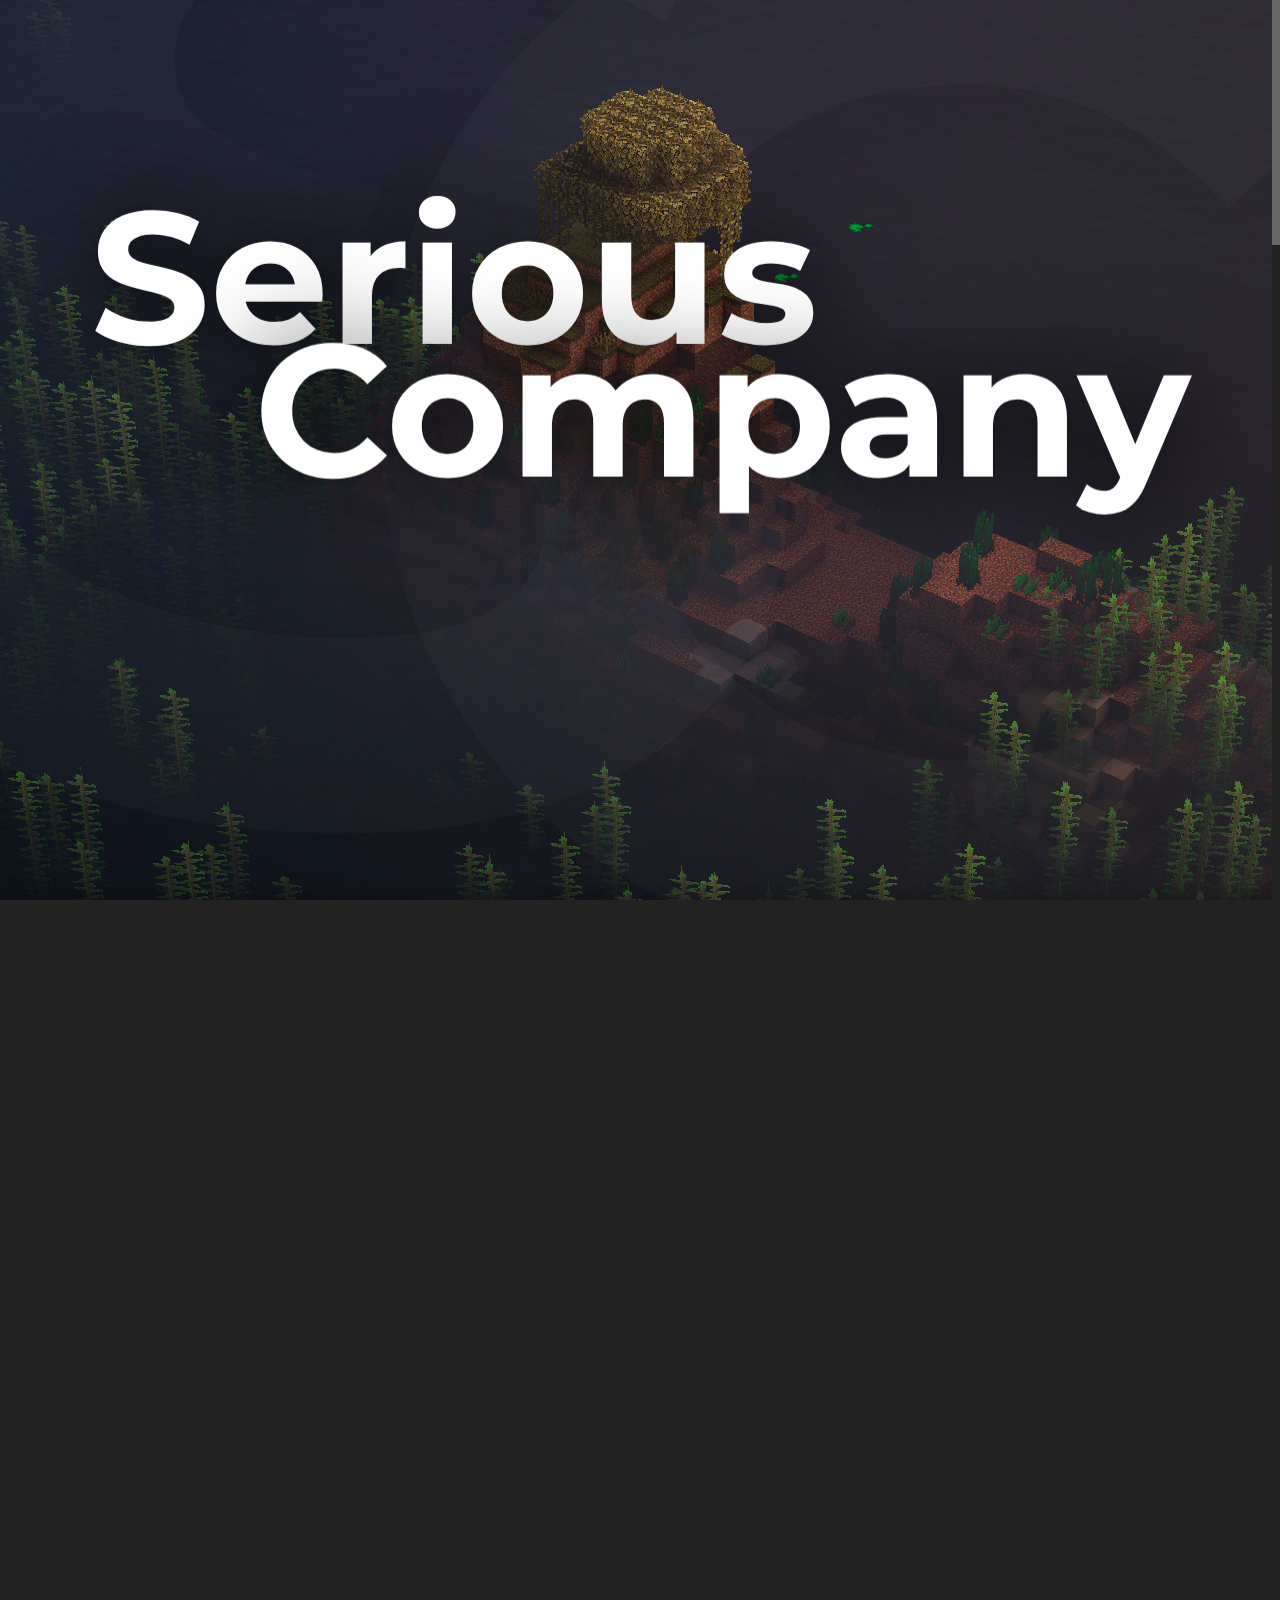
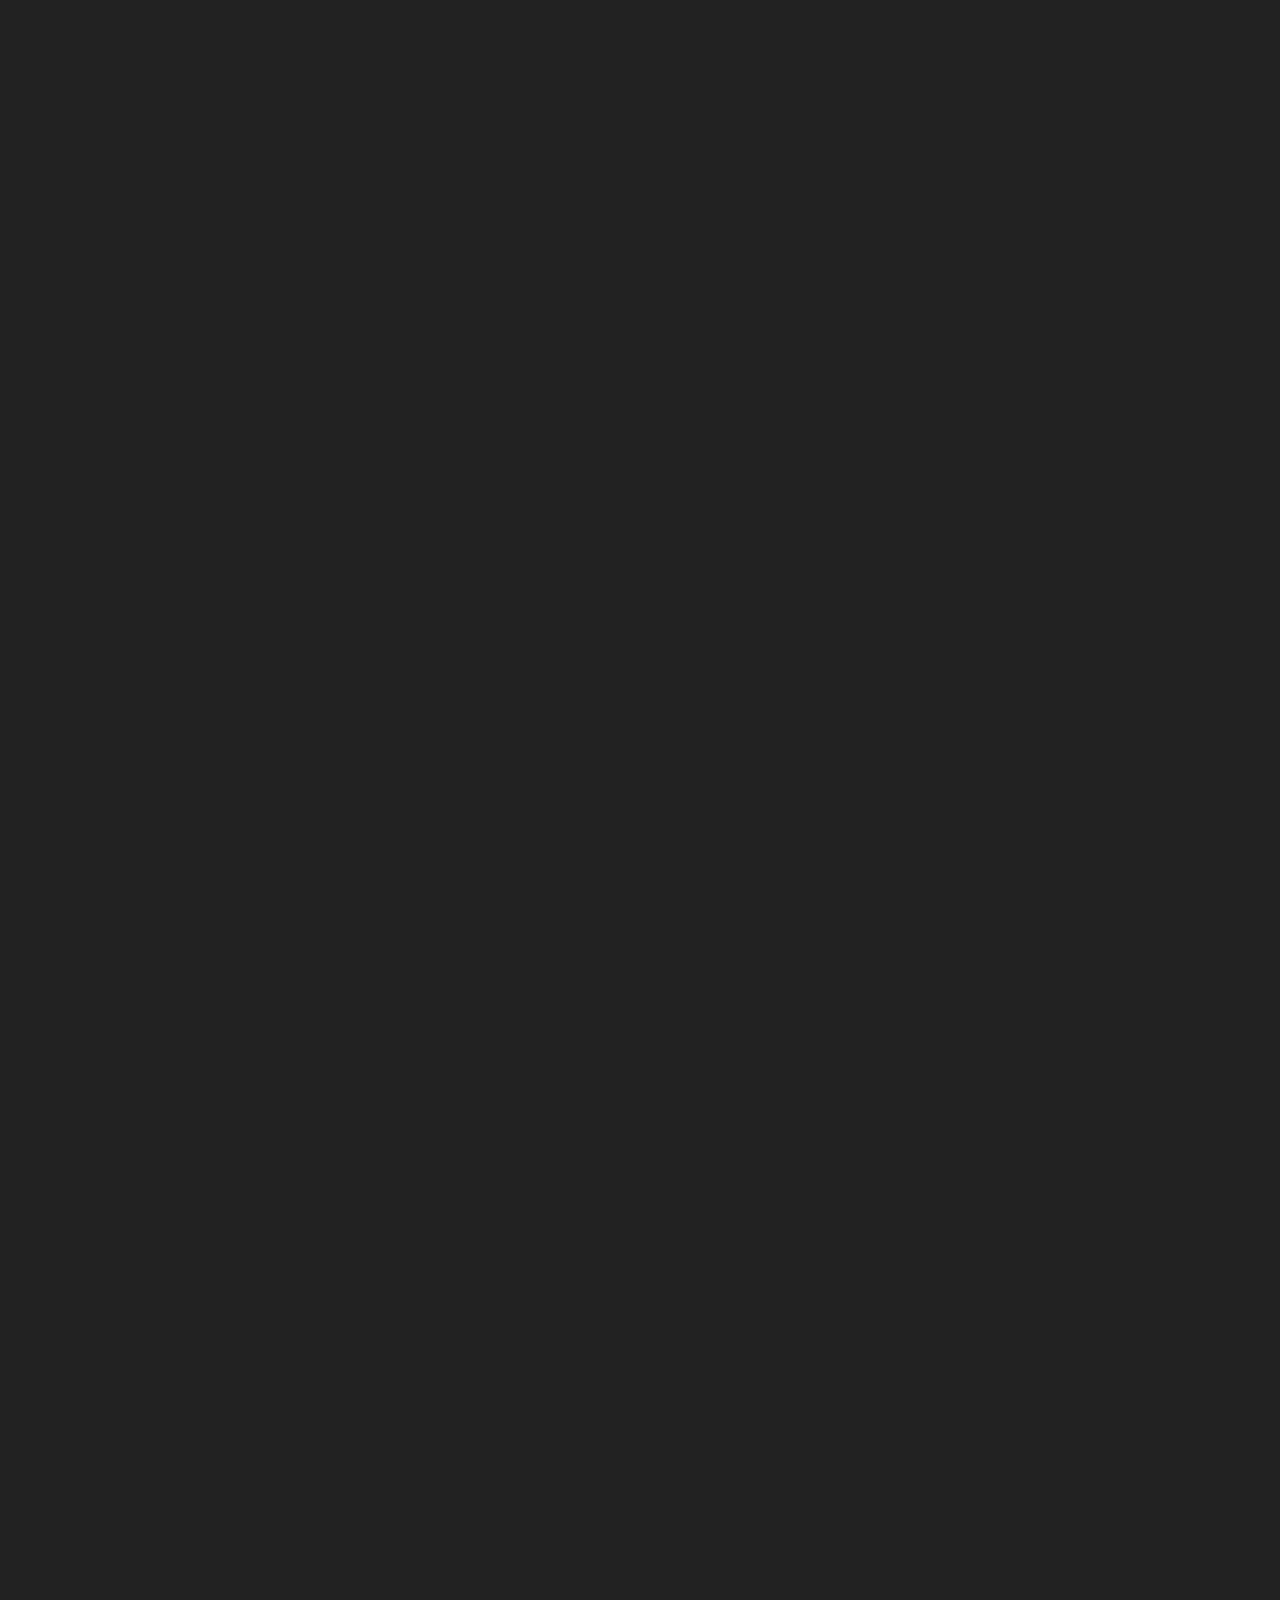
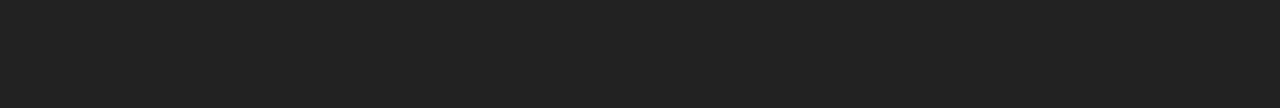
==== commit f83a64d0: "Update v.1.8" ====
--- a/index.html
+++ b/index.html
@@ -12,20 +12,34 @@
     <title>UltimaCraft</title>
   </head>
   <body id="smooth-scroll">
-    <button class="top_bouble">⯅</button><a class="burger fixed">
+    <button class="top_bouble">⯅</button>
+    <div class="fixed" id="loading_screen"></div>
+    <header>
+      <div id="logotype">
+        <p class="parallax_close" id="serious">Serious</p>
+        <p class="parallax_normal" id="company">Company</p>
+      </div>
+      <div id="header_slider_box">
+        <ul id="header_slider"> 
+          <li class="img_box"><img class="parallax_far" src="images/header_slider/main_bg1.jpg" alt=""></li>
+        </ul>
+      </div>
+    </header><a class="burger fixed">
       <div class="line"></div></a>
     <menu class="menu_bar">
       <ul class="menu">
-        <li class="menu_button active_page">
-          <ul class="sub_menu"><a class="menu_link listed" href="index.html">Сервера</a>
+        <li class="menu_button active_page"><a class="menu_link" href="index.html">Главная</a></li>
+        <li class="menu_button">
+          <ul class="sub_menu"><a class="menu_link listed" href="servers.html">Сервера</a>
             <li><a class="menu_link" href="anarchy.html">Анархия</a></li>
-            <li><a class="menu_link" href="index.html">Приватный</a></li>
+            <li><a class="menu_link" href="servers.html">Приватный</a></li>
           </ul>
         </li>
         <li class="menu_button"><a class="menu_link" href="news.html">Новости</a></li>
         <li class="menu_button"><a class="menu_link" href="donate.html">Донат</a></li>
         <li class="menu_button">
           <ul class="sub_menu"><a class="menu_link listed" href="info.html">Инфо</a>
+            <li><a class="menu_link" href="info.html#play">Играть</a></li>
             <li><a class="menu_link" href="info.html#rules">Правила</a></li>
             <li><a class="menu_link" href="info.html#commands">Команды</a></li>
             <li><a class="menu_link" href="info.html#mehcanics">Механики</a></li>
@@ -35,95 +49,84 @@
     </menu>
     <div id="bg"> 
       <div id="page">
-        <h1 class="right">Сервера</h1>
-        <div class="server_box online">
-          <div class="left_part"><img src="https://via.placeholder.com/64" alt=""/>
-            <div class="info">
-              <h2>Experimental</h2>
-              <div class="ip"><a>1.16.5</a>
-                <p>IP: <a class="ip_adress">seriouscompany.ru:25565</a></p>
-              </div>
-            </div>
-          </div>
-          <div class="right_part"> 
-            <div class="status"> 
-              <p>онлайн</p>
-              <div class="circle_bar" id="server1"><span>23/100</span></div>
-            </div>
-          </div>
+        <h1 class="right" id="about">О нас</h1>
+        <div class="block">
+          <div class="block_header"><img class="parallax_poster" src="images/header_slider/main_bg3.jpg" alt=""></div>
+          <h2>Title</h2>
+          <p>Lorem ipsum dolor sit amet, consectetur adipiscing elit. <b>Praesent orci tortor</b>, lacinia nec tristique in, laoreet vitae nunc. </p>
+          <hr>
+          <p>In fermentum ligula ac ipsum ullamcorper, a porta augue elementum. Donec efficitur sollicitudin diam bibendum ultrices. Integer fermentum finibus nibh ut maximus. Aenean aliquet velit id diam fringilla faucibus. Vestibulum ut scelerisque tellus. Mauris pulvinar imperdiet quam, sit amet tincidunt ligula. Proin ultricies suscipit interdum. Vestibulum ultrices magna vel massa laoreet, eu scelerisque dui porttitor. Donec urna dui, consequat quis condimentum at, finibus sit amet dolor. </p>
         </div>
-        <div class="server_box offline">
-          <div class="left_part"><img src="https://via.placeholder.com/64" alt=""/>
-            <div class="info">
-              <h2>Modded</h2>
-              <div class="ip"><a>1.12.2</a>
-                <p>IP: <a class="ip_adress">moddedserver:25565</a></p>
-              </div>
-            </div>
-          </div>
-          <div class="right_part"> 
-            <div class="status"> 
-              <p>оффлайн</p>
-              <div class="circle_bar" id="server2"><span>0/20</span></div>
-            </div>
-          </div>
+        <div class="block" id="post2">
+          <div class="block_header"><img class="parallax_poster" src="images/header_slider/main_bg2.jpg" alt=""></div>
+          <h2>Title</h2>
+          <p>Lorem ipsum dolor sit amet, consectetur adipiscing elit. <b>Praesent orci tortor</b>, lacinia nec tristique in, laoreet vitae nunc. </p>
+          <p>In fermentum ligula ac ipsum ullamcorper, a porta augue elementum. Donec efficitur sollicitudin diam bibendum ultrices. Integer fermentum finibus nibh ut maximus. Aenean aliquet velit id diam fringilla faucibus. Vestibulum ut scelerisque tellus. Mauris pulvinar imperdiet quam, sit amet tincidunt ligula. Proin ultricies suscipit interdum. Vestibulum ultrices magna vel massa laoreet, eu scelerisque dui porttitor. Donec urna dui, consequat quis condimentum at, finibus sit amet dolor. </p>
         </div>
-        <div class="server_box only_registered">
-          <div class="left_part"><img src="https://via.placeholder.com/64" alt=""/>
-            <div class="info">
-              <h2>Test</h2>
-              <div class="ip"><a>1.16.5</a>
-                <p>IP: <a class="ip_adress">testserver:25565</a></p>
-              </div>
-            </div>
-          </div>
-          <div class="right_part"> 
-            <div class="status"> 
-              <p>по приглошению</p>
-              <div class="circle_bar" id="server3"><span>2/20</span></div>
-            </div>
-          </div>
+        <div class="block" id="post3">
+          <h2>Title</h2>
+          <p>Lorem ipsum dolor sit amet, consectetur adipiscing elit. <b>Praesent orci tortor</b>, lacinia nec tristique in, laoreet vitae nunc. </p>
+          <p>In fermentum ligula ac ipsum ullamcorper, a porta augue elementum. Donec efficitur sollicitudin diam bibendum ultrices. Integer fermentum finibus nibh ut maximus. Aenean aliquet velit id diam fringilla faucibus. Vestibulum ut scelerisque tellus. Mauris pulvinar imperdiet quam, sit amet tincidunt ligula. Proin ultricies suscipit interdum. Vestibulum ultrices magna vel massa laoreet, eu scelerisque dui porttitor. Donec urna dui, consequat quis condimentum at, finibus sit amet dolor. </p>
         </div>
       </div>
     </div>
     <footer>
       <div id="navigation">
-        <ul class="navList">
-          <li class="navItem">
+        <ul> 
+          <li> 
             <h1>Главная</h1>
           </li>
-          <li class="navItem"><a href="#servers">Сервера</a></li>
-          <li class="navItem"><a href="news">Новости</a></li>
+          <li> <a href="index.html">Главная</a>
+            <ul> 
+              <li> </li><a href="index.html#about">О нас</a>
+            </ul>
+          </li>
         </ul>
-        <ul class="navList">
-          <li class="navItem">
-            <h1>Играть</h1>
+        <ul> 
+          <li> 
+            <h1>Сервера</h1>
           </li>
-          <li class="navItem"><a href="#" target="_blank">Лаунчер Mojang</a></li>
-          <li class="navItem"><a href="#">Наш Лаунчер</a></li>
+          <li> <a href="servers.html">Сервера</a>
+            <ul> 
+              <li><a href="anarchy.html">Анархия</a></li>
+              <li><a href="servers.html">Приватный</a></li>
+            </ul>
+          </li>
         </ul>
-        <ul class="navList">
-          <li class="navItem">
+        <ul> 
+          <li> 
+            <h1>Новости</h1>
+          </li>
+          <li> <a href="news.html">Новости</a></li>
+        </ul>
+        <ul> 
+          <li> 
             <h1>Донат</h1>
           </li>
-          <li class="navItem"><a href="#">Задонатить</a></li>
+          <li> <a href="#">Задонатить</a></li>
         </ul>
-        <ul class="navList">
-          <li class="navItem">
+        <ul>
+          <li> 
             <h1>Инфо</h1>
           </li>
-          <li class="navItem"><a href="#">Правила</a></li>
-          <li class="navItem"><a href="#">Команды</a></li>
-          <li class="navItem"><a href="#">Механики</a></li>
+          <li> <a href="info.html#play">Играть</a>
+            <ul> 
+              <li> <a href="#" target="_blank">Наш Лаунчер</a></li>
+            </ul>
+          </li>
+          <li> <a href="info.html#rules">Правила</a></li>
+          <li> <a href="info.html#commands">Команды</a></li>
+          <li> <a href="info.html#mehcanics">Механики</a></li>
         </ul>
       </div><span id="copyright">© 2016-2021 SeriousCompany. All Rights Reserved.</span>
     </footer>
     <script src="js/main.js"></script>
     <script src="js/slides.js"></script>
-    <script src="js/scroll-bar.js"></script>
+    <script src="js/scroll_bar.js"></script>
     <script src="js/online_circles.js"></script>
     <script src="js/toggle_block.js"></script>
     <script src="js/server.js"></script>
     <script src="js/menu.js"></script>
+    <script src="js/loading_page.js"></script>
   </body>
 </html>--- a/css/style.css
+++ b/css/style.css
@@ -73,6 +73,7 @@
 }
 
 a {
+  cursor: pointer;
   transition: color .5s;
 }
 
@@ -84,6 +85,17 @@
 .centered {
   display: flex;
   justify-content: center;
+}
+
+.parallax_far, .parallax_poster, .parallax_normal, .parallax_close {
+  will-change: transform;
+}
+
+#loading_screen {
+  width: 100vw;
+  height: 100vh;
+  background-color: #222222;
+  z-index: 100;
 }
 
 header {
@@ -310,7 +322,7 @@
 }
 
 .sub_menu:hover, .sub_menu:focus, .sub_menu:active, .sub_menu_mobile:hover, .sub_menu_mobile:focus, .sub_menu_mobile:active {
-  max-height: 1024px;
+  max-height: 30vh;
 }
 
 @media (prefers-color-scheme: dark) {
@@ -548,9 +560,27 @@
   }
 }
 
+@media (prefers-color-scheme: dark) {
+  #page h1 {
+    color: #ffffff;
+  }
+}
+
+@media (prefers-color-scheme: light) {
+  #page h1 {
+    color: #ffffff;
+  }
+}
+
+@media (prefers-color-scheme: no-preference) {
+  #page h1 {
+    color: #ffffff;
+  }
+}
+
 #page .right, #page .left {
   font-size: 3.6rem;
-  background: linear-gradient(0.25turn, rgba(0, 153, 255, 0.25), rgba(255, 255, 255, 0));
+  background: linear-gradient(0.25turn, rgba(0, 153, 255, 0.5), rgba(255, 255, 255, 0));
   padding: .5rem 2rem;
   font-weight: bold;
   margin: 4rem 0;
@@ -558,13 +588,13 @@
 
 @media screen and (max-width: 575px) {
   #page .right, #page .left {
-    padding: 0;
+    padding: 0 1rem;
   }
 }
 
 #page .right {
   text-align: right;
-  background: linear-gradient(0.25turn, rgba(255, 255, 255, 0), rgba(0, 153, 255, 0.25));
+  background: linear-gradient(0.25turn, rgba(255, 255, 255, 0), rgba(0, 153, 255, 0.5));
 }
 
 .server_box {
@@ -622,6 +652,12 @@
   margin: 0;
 }
 
+@media screen and (max-width: 575px) {
+  .server_box .left_part .info h2 {
+    font-size: 3.6rem;
+  }
+}
+
 .server_box .left_part .ip {
   display: flex;
   flex-direction: row;
@@ -641,6 +677,12 @@
   margin-right: 2rem;
 }
 
+@media screen and (max-width: 575px) {
+  .server_box .left_part .ip a, .server_box .left_part .ip p {
+    font-size: 2.4rem;
+  }
+}
+
 .server_box .left_part .ip a {
   color: #0099ff;
 }
@@ -665,6 +707,12 @@
   display: flex;
   align-items: center;
   height: auto;
+}
+
+@media screen and (max-width: 575px) {
+  .status {
+    flex-direction: row;
+  }
 }
 
 .status p {
@@ -677,27 +725,23 @@
 }
 
 @media screen and (max-width: 575px) {
-  .status .circle_bar {
-    transform: scale(0.5);
-  }
-  .status .circle_bar span {
-    transform: scale(2.5);
-    margin-right: -300%;
+  .status p {
+    font-size: 2.4rem;
   }
 }
 
 .online {
-  background: linear-gradient(0.25turn, rgba(255, 255, 255, 0), rgba(67, 255, 1, 0.25));
+  background: linear-gradient(0.25turn, rgba(255, 255, 255, 0), rgba(55, 207, 0, 0.25));
 }
 
 @media screen and (max-width: 575px) {
   .online {
-    background: linear-gradient(0.5turn, rgba(255, 255, 255, 0), rgba(67, 255, 1, 0.25));
+    background: linear-gradient(0.5turn, rgba(255, 255, 255, 0), rgba(55, 207, 0, 0.25));
   }
 }
 
 .online .status p {
-  color: #43FF01;
+  color: #37cf00;
 }
 
 .offline {
@@ -739,6 +783,14 @@
   font-size: 1.4rem;
   font-weight: 600;
   position: absolute;
+  color: #37cf00;
+}
+
+@media screen and (max-width: 575px) {
+  .circle_bar span {
+    font-size: 1.8rem;
+    transform: scale(1.2);
+  }
 }
 
 .block_header {
@@ -777,7 +829,7 @@
 
 @media screen and (max-width: 875px) {
   .title {
-    font-size: 7.2rem;
+    font-size: 5.6rem;
   }
 }
 
@@ -897,7 +949,7 @@
 }
 
 .content .green, .block .green {
-  color: #43FF01;
+  color: #37cf00;
 }
 
 .content .text_box, .block .text_box {
@@ -936,7 +988,7 @@
   font-size: 1.8rem;
   font-weight: 600;
   box-shadow: 0 0 20px rgba(0, 0, 0, 0);
-  transition: background-color .5s, box-shadow .5s;
+  transition: background-color .5s, box-shadow .5s, color .5s;
 }
 
 @media (prefers-color-scheme: dark) {
@@ -960,6 +1012,12 @@
   }
 }
 
+@media screen and (max-width: 575px) {
+  .button {
+    font-size: 2.4rem;
+  }
+}
+
 .button:hover, .button:focus, .button:active {
   outline: none;
   background-color: #0099ff;
@@ -976,6 +1034,12 @@
   padding: 2rem 6rem;
 }
 
+@media screen and (max-width: 575px) {
+  .support .button {
+    font-size: 3.6rem;
+  }
+}
+
 .email {
   cursor: pointer;
 }
@@ -1011,28 +1075,134 @@
   margin: 0;
 }
 
+.card .show, .card .hide {
+  display: block;
+  text-align: center;
+}
+
 .card ul, .card p {
   margin: 1rem 5rem 0 5rem;
   font-size: 1.8rem;
   font-weight: bold;
 }
 
+@media screen and (max-width: 575px) {
+  .card ul, .card p {
+    font-size: 2.4rem;
+  }
+}
+
 .card ul {
   padding-left: 1.8rem;
   overflow: hidden;
 }
 
 .card li {
-  font-size: 1.4rem;
+  font-size: 1.8rem;
   font-weight: 500;
+}
+
+@media screen and (max-width: 575px) {
+  .card li {
+    font-size: 2.4rem;
+  }
 }
 
 .card a {
   color: #0099ff;
 }
 
-.card a:hover {
+.card a:hover, .card a:focus {
   color: #FF7B01;
+}
+
+@media screen and (max-width: 575px) {
+  .card h2 {
+    font-size: 3.6rem;
+  }
+}
+
+.card .kit_item {
+  width: 6rem;
+  height: 6rem;
+  padding: 1rem;
+  box-sizing: content-box;
+  box-shadow: inset 0 5px 10px rgba(0, 0, 0, 0.25), 0 0 0 rgba(0, 0, 0, 0);
+  transition: box-shadow .5s, margin .5s, background-color .5s;
+}
+
+.card .kit_item:hover {
+  background-color: rgba(255, 255, 255, 0.05);
+  margin-top: .3rem;
+  margin-bottom: .7rem;
+  box-shadow: inset 0 0 0 rgba(0, 0, 0, 0), 0 5px 10px rgba(0, 0, 0, 0.25);
+}
+
+.kits {
+  display: flex;
+  flex-wrap: wrap;
+  margin: 1rem 5rem 0 5rem;
+}
+
+.kits img {
+  margin: .5rem;
+}
+
+#item_stats {
+  position: absolute;
+  z-index: 4;
+  backdrop-filter: blur(10px);
+  box-shadow: 0 10px 20px rgba(0, 0, 0, 0.5);
+}
+
+@media (prefers-color-scheme: dark) {
+  #item_stats {
+    background-color: rgba(0, 0, 0, 0.5);
+  }
+}
+
+@media (prefers-color-scheme: light) {
+  #item_stats {
+    background-color: rgba(255, 255, 255, 0.5);
+  }
+}
+
+@media (prefers-color-scheme: no-preference) {
+  #item_stats {
+    background-color: rgba(255, 255, 255, 0.5);
+  }
+}
+
+#item_stats h1, #item_stats h2, #item_stats p, #item_stats span, #item_stats ul, #item_stats li {
+  padding: 0 1rem;
+  margin: 1rem;
+}
+
+#item_stats h1, #item_stats h2 {
+  font-size: 2.4rem;
+}
+
+#item_stats p, #item_stats span, #item_stats ul, #item_stats li {
+  font-size: 1.8rem;
+  font-weight: 500;
+}
+
+#item_stats p, #item_stats span {
+  color: #0099ff;
+}
+
+#item_stats ul {
+  color: #FF007A;
+  list-style-position: inside;
+  list-style-type: square;
+}
+
+#item_stats .damage {
+  color: #ff7b01;
+}
+
+#item_stats .durability {
+  color: #37cf00;
 }
 
 .money, .button_buy {
@@ -1052,11 +1222,23 @@
   color: #0099ff;
 }
 
+@media screen and (max-width: 575px) {
+  .price {
+    font-size: 4.2rem;
+  }
+}
+
 .old_price {
   font-size: 2.4rem;
   text-decoration: line-through;
 }
 
+@media screen and (max-width: 575px) {
+  .old_price {
+    font-size: 3.6rem;
+  }
+}
+
 .blue {
   background: linear-gradient(rgba(255, 255, 255, 0) 50%, rgba(0, 153, 255, 0.25));
 }
@@ -1069,16 +1251,24 @@
   color: rgba(0, 153, 255, 0.5);
 }
 
+.blue .button:hover {
+  background-color: #0099ff;
+}
+
 .green {
-  background: linear-gradient(rgba(255, 255, 255, 0) 50%, rgba(67, 255, 1, 0.25));
+  background: linear-gradient(rgba(255, 255, 255, 0) 50%, rgba(55, 207, 0, 0.25));
 }
 
 .green .price {
-  color: #43FF01;
+  color: #37cf00;
 }
 
 .green .old_price {
-  color: rgba(67, 255, 1, 0.5);
+  color: rgba(55, 207, 0, 0.5);
+}
+
+.green .button:hover {
+  background-color: #37cf00;
 }
 
 .orange {
@@ -1093,6 +1283,10 @@
   color: rgba(255, 123, 1, 0.5);
 }
 
+.orange .button:hover {
+  background-color: #FF7B01;
+}
+
 .yellow {
   background: linear-gradient(rgba(255, 255, 255, 0) 50%, rgba(255, 184, 0, 0.25));
 }
@@ -1105,6 +1299,10 @@
   color: rgba(255, 184, 0, 0.5);
 }
 
+.yellow .button:hover {
+  background-color: #FFB800;
+}
+
 .magenta {
   background: linear-gradient(rgba(255, 255, 255, 0) 50%, rgba(255, 0, 122, 0.25));
 }
@@ -1117,6 +1315,10 @@
   color: rgba(255, 0, 122, 0.5);
 }
 
+.magenta .button:hover {
+  background-color: #FF007A;
+}
+
 .purple {
   background: linear-gradient(rgba(255, 255, 255, 0) 50%, rgba(158, 0, 255, 0.25));
 }
@@ -1127,6 +1329,14 @@
 
 .purple .old_price {
   color: rgba(158, 0, 255, 0.5);
+}
+
+.purple .button:hover {
+  background-color: #9E00FF;
+}
+
+.blue .button, .green .button, .orange .button, .yellow .button, .magenta .button, .purple .button {
+  background-color: #666666;
 }
 
 .copied_popup {
@@ -1154,8 +1364,9 @@
   display: flex;
   justify-content: center;
   flex-direction: column;
+  flex-wrap: wrap;
   box-shadow: 0 0 20px 5px rgba(0, 0, 0, 0.25);
-  padding: 6vh 0;
+  padding: 6vh 20vw;
 }
 
 @media (prefers-color-scheme: dark) {
@@ -1181,8 +1392,19 @@
 
 footer ul {
   padding: 0;
-  margin: 0;
+  min-width: 15rem;
   list-style-type: none;
+}
+
+@media screen and (max-width: 575px) {
+  footer li {
+    display: flex;
+    justify-content: center;
+  }
+}
+
+footer li ul {
+  padding-left: 3rem;
 }
 
 footer a {
@@ -1194,7 +1416,7 @@
   transition: color .5s;
 }
 
-footer a:hover {
+footer a:hover, footer a:focus {
   color: #ffffff;
 }
 
@@ -1212,11 +1434,11 @@
 }
 
 #navigation {
-  display: flex;
-  width: 1200px;
+  flex-wrap: wrap;
+  display: flex;
+  width: 100%;
   margin: 0 auto;
   box-sizing: border-box;
-  padding: 0 5vw;
   align-content: center;
   justify-content: space-between;
   flex-direction: row;
